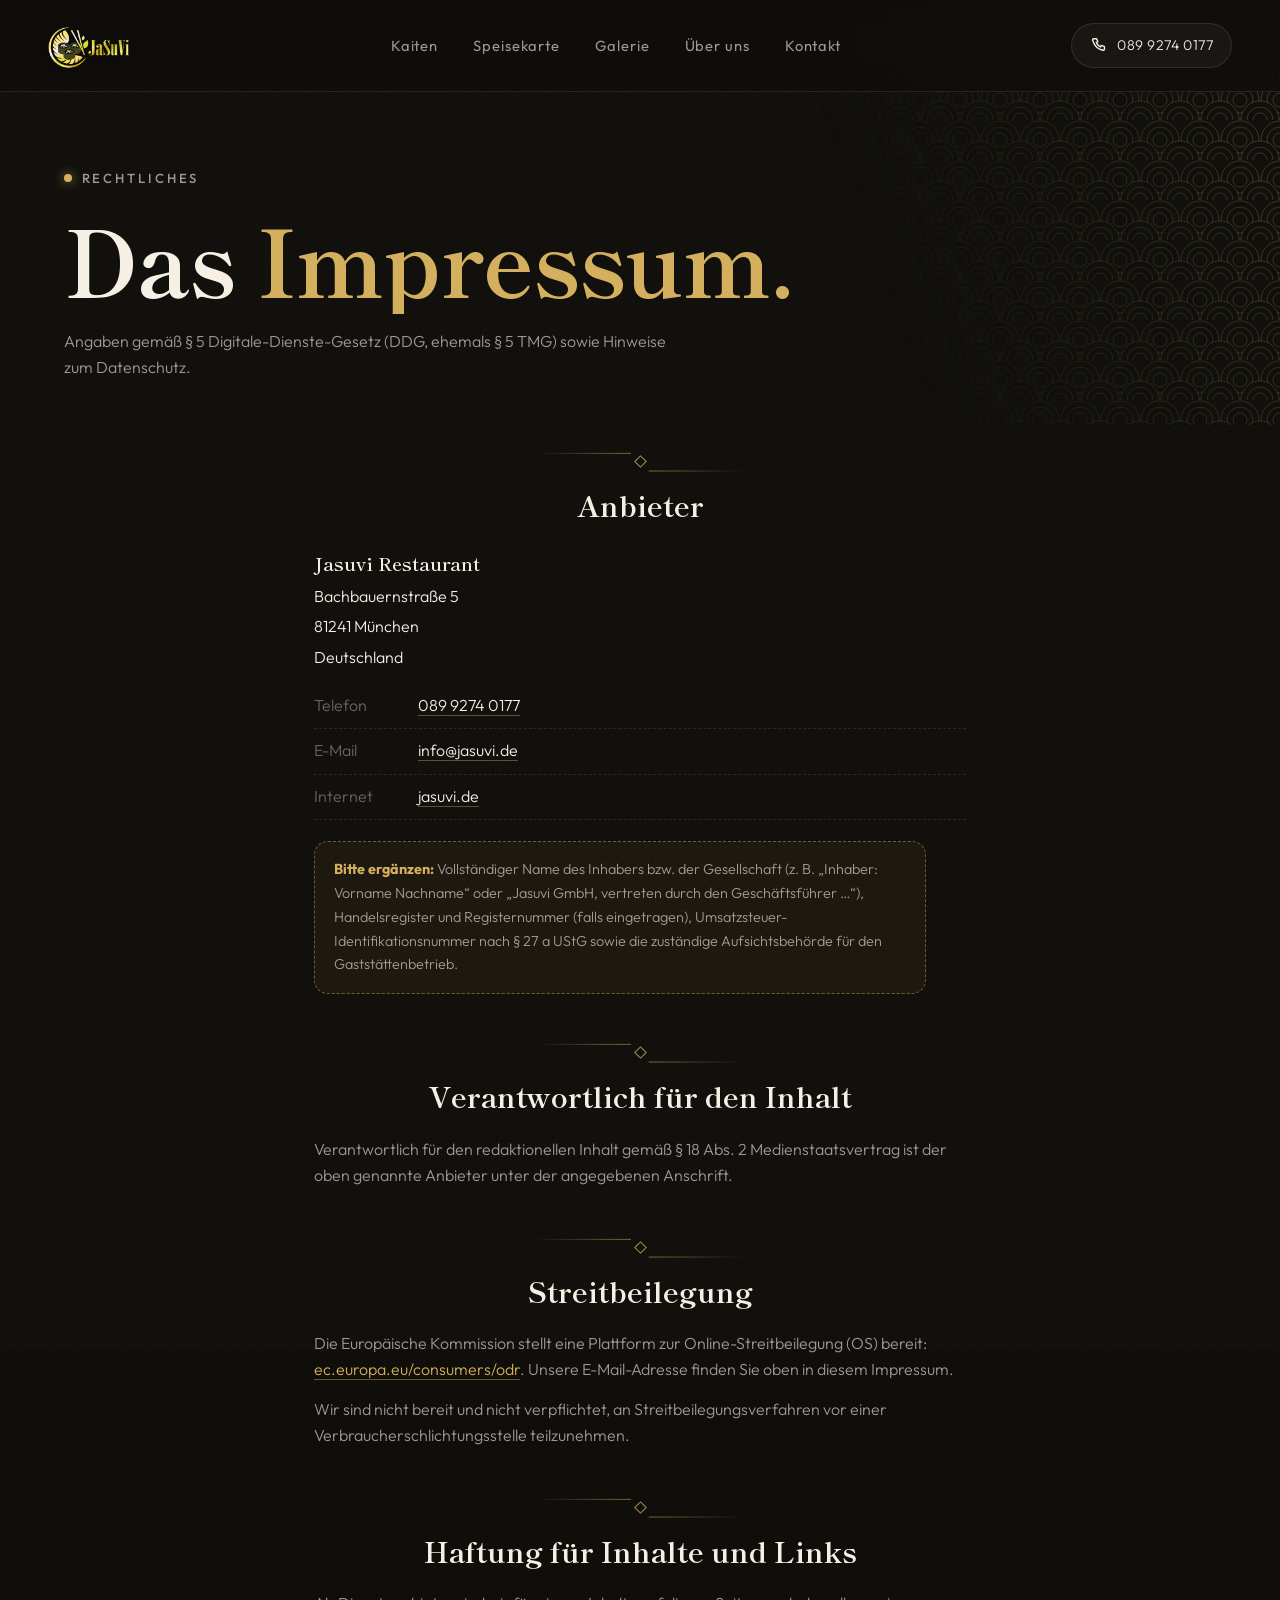
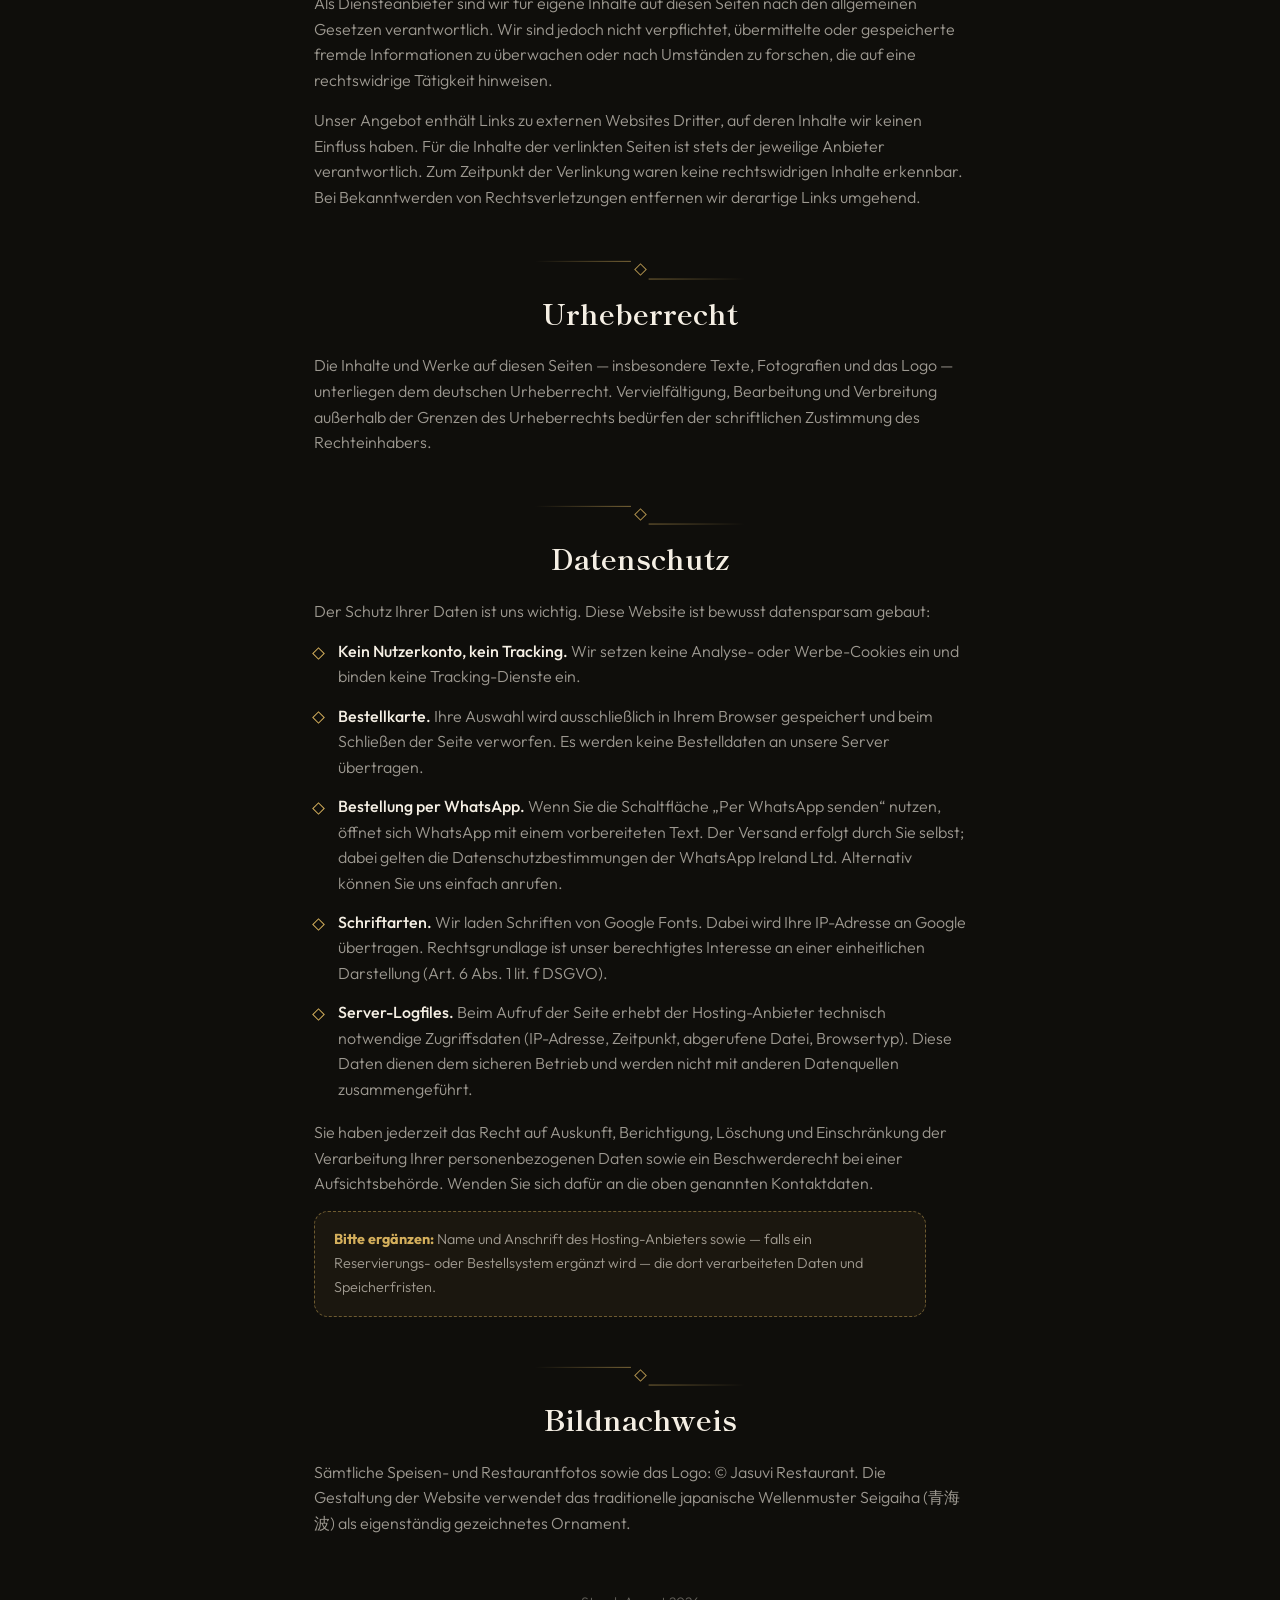
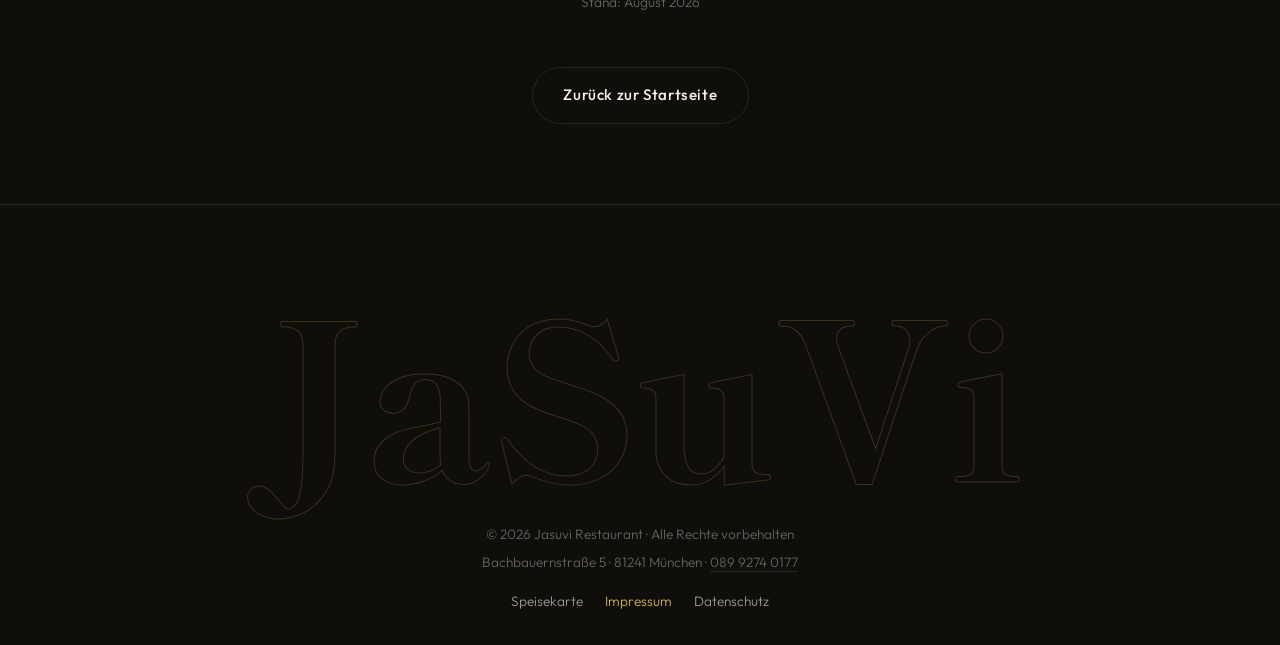
==== impressum.html @ 8f0961c0 "Rundes Kaiten-Band von oben, Speisekarte nur noch als eigene Seite, Impressum - Kaiten-Band ist jetz" ====
<!DOCTYPE html>
<html lang="de">
<head>
  <meta charset="UTF-8">
  <meta name="viewport" content="width=device-width, initial-scale=1.0">
  <title>Impressum — JaSuVi München-Pasing</title>
  <meta name="description" content="Impressum und Datenschutzhinweise des JaSuVi Restaurants, Bachbauernstraße 5, 81241 München.">
  <meta name="robots" content="noindex, follow">
  <link rel="preconnect" href="https://fonts.googleapis.com">
  <link rel="preconnect" href="https://fonts.gstatic.com" crossorigin>
  <link href="https://fonts.googleapis.com/css2?family=Shippori+Mincho:wght@500;600;700;800&family=Outfit:wght@300;400;500;600;700&family=Zen+Kaku+Gothic+New:wght@400;500&display=swap" rel="stylesheet">
  <link rel="stylesheet" href="styles.css">
  <link rel="icon" href="data:image/svg+xml,<svg xmlns='http://www.w3.org/2000/svg' viewBox='0 0 100 100'><circle cx='50' cy='50' r='44' fill='%23c9a24b'/><circle cx='50' cy='50' r='20' fill='%230f0e0b'/></svg>">
</head>
<body>

  <div class="grain" aria-hidden="true"></div>

  <!-- ══════════ Header ══════════ -->
  <header class="site-header is-scrolled" id="siteHeader">
    <a class="brand" href="index.html" data-magnetic>
      <img class="brand-logo" src="img/logo.png" alt="JaSuVi — Japanisches Restaurant" width="146" height="80">
    </a>
    <nav class="site-nav" aria-label="Hauptnavigation">
      <a href="index.html#kaiten" class="nav-link" data-magnetic>Kaiten</a>
      <a href="speisekarte.html" class="nav-link" data-magnetic>Speisekarte</a>
      <a href="index.html#galerie" class="nav-link" data-magnetic>Galerie</a>
      <a href="index.html#philosophie" class="nav-link" data-magnetic>Über uns</a>
      <a href="index.html#kontakt" class="nav-link" data-magnetic>Kontakt</a>
    </nav>
    <a class="cart-toggle" href="tel:+498992740177" data-magnetic>
      <svg viewBox="0 0 24 24" width="19" height="19" fill="none" stroke="currentColor" stroke-width="1.8" stroke-linecap="round" stroke-linejoin="round" aria-hidden="true">
        <path d="M6.6 3.5h3l1.5 3.8-1.9 1.1a12 12 0 0 0 5.4 5.4l1.1-1.9 3.8 1.5v3a1.6 1.6 0 0 1-1.7 1.6A16.5 16.5 0 0 1 5 6.2 1.6 1.6 0 0 1 6.6 3.5Z"/>
      </svg>
      <span class="cart-label">089 9274 0177</span>
    </a>
  </header>

  <main>
    <!-- ══════════ Seitenkopf ══════════ -->
    <section class="page-head">
      <span class="page-seigaiha" aria-hidden="true"></span>
      <p class="section-eyebrow reveal-up in-view"><span class="eyebrow-dot"></span>Rechtliches</p>
      <h1 class="page-title section-title is-revealed">
        <span class="hero-line"><span class="hero-line-inner">Das <em class="accent">Impressum.</em></span></span>
      </h1>
      <p class="section-sub reveal-up in-view">Angaben gemäß § 5 Digitale-Dienste-Gesetz (DDG, ehemals § 5 TMG)
      sowie Hinweise zum Datenschutz.</p>
    </section>

    <div class="legal-wrap">

      <section class="legal-section reveal-up">
        <span class="card-ornament" aria-hidden="true"></span>
        <h2>Anbieter</h2>
        <address class="legal-address">
          <strong>Jasuvi Restaurant</strong><br>
          Bachbauernstraße 5<br>
          81241 München<br>
          Deutschland
        </address>
        <dl class="legal-list">
          <div><dt>Telefon</dt><dd><a href="tel:+498992740177">089 9274 0177</a></dd></div>
          <div><dt>E-Mail</dt><dd><a href="mailto:info@jasuvi.de">info@jasuvi.de</a></dd></div>
          <div><dt>Internet</dt><dd><a href="https://jasuvi.de" target="_blank" rel="noopener">jasuvi.de</a></dd></div>
        </dl>
        <p class="legal-todo" data-todo>
          <strong>Bitte ergänzen:</strong> Vollständiger Name des Inhabers bzw. der Gesellschaft
          (z. B. „Inhaber: Vorname Nachname“ oder „Jasuvi GmbH, vertreten durch den Geschäftsführer …“),
          Handelsregister und Registernummer (falls eingetragen), Umsatzsteuer-Identifikationsnummer nach
          § 27 a UStG sowie die zuständige Aufsichtsbehörde für den Gaststättenbetrieb.
        </p>
      </section>

      <section class="legal-section reveal-up">
        <span class="card-ornament" aria-hidden="true"></span>
        <h2>Verantwortlich für den Inhalt</h2>
        <p>Verantwortlich für den redaktionellen Inhalt gemäß § 18 Abs. 2 Medienstaatsvertrag ist der oben
        genannte Anbieter unter der angegebenen Anschrift.</p>
      </section>

      <section class="legal-section reveal-up">
        <span class="card-ornament" aria-hidden="true"></span>
        <h2>Streitbeilegung</h2>
        <p>Die Europäische Kommission stellt eine Plattform zur Online-Streitbeilegung (OS) bereit:
        <a class="inline-link" href="https://ec.europa.eu/consumers/odr/" target="_blank" rel="noopener">ec.europa.eu/consumers/odr</a>.
        Unsere E-Mail-Adresse finden Sie oben in diesem Impressum.</p>
        <p>Wir sind nicht bereit und nicht verpflichtet, an Streitbeilegungsverfahren vor einer
        Verbraucherschlichtungsstelle teilzunehmen.</p>
      </section>

      <section class="legal-section reveal-up">
        <span class="card-ornament" aria-hidden="true"></span>
        <h2>Haftung für Inhalte und Links</h2>
        <p>Als Diensteanbieter sind wir für eigene Inhalte auf diesen Seiten nach den allgemeinen Gesetzen
        verantwortlich. Wir sind jedoch nicht verpflichtet, übermittelte oder gespeicherte fremde Informationen
        zu überwachen oder nach Umständen zu forschen, die auf eine rechtswidrige Tätigkeit hinweisen.</p>
        <p>Unser Angebot enthält Links zu externen Websites Dritter, auf deren Inhalte wir keinen Einfluss haben.
        Für die Inhalte der verlinkten Seiten ist stets der jeweilige Anbieter verantwortlich. Zum Zeitpunkt der
        Verlinkung waren keine rechtswidrigen Inhalte erkennbar. Bei Bekanntwerden von Rechtsverletzungen
        entfernen wir derartige Links umgehend.</p>
      </section>

      <section class="legal-section reveal-up">
        <span class="card-ornament" aria-hidden="true"></span>
        <h2>Urheberrecht</h2>
        <p>Die Inhalte und Werke auf diesen Seiten — insbesondere Texte, Fotografien und das Logo — unterliegen
        dem deutschen Urheberrecht. Vervielfältigung, Bearbeitung und Verbreitung außerhalb der Grenzen des
        Urheberrechts bedürfen der schriftlichen Zustimmung des Rechteinhabers.</p>
      </section>

      <section class="legal-section reveal-up" id="datenschutz">
        <span class="card-ornament" aria-hidden="true"></span>
        <h2>Datenschutz</h2>
        <p>Der Schutz Ihrer Daten ist uns wichtig. Diese Website ist bewusst datensparsam gebaut:</p>
        <ul class="legal-points">
          <li><strong>Kein Nutzerkonto, kein Tracking.</strong> Wir setzen keine Analyse- oder Werbe-Cookies ein
          und binden keine Tracking-Dienste ein.</li>
          <li><strong>Bestellkarte.</strong> Ihre Auswahl wird ausschließlich in Ihrem Browser gespeichert und
          beim Schließen der Seite verworfen. Es werden keine Bestelldaten an unsere Server übertragen.</li>
          <li><strong>Bestellung per WhatsApp.</strong> Wenn Sie die Schaltfläche „Per WhatsApp senden“ nutzen,
          öffnet sich WhatsApp mit einem vorbereiteten Text. Der Versand erfolgt durch Sie selbst; dabei gelten
          die Datenschutzbestimmungen der WhatsApp Ireland Ltd. Alternativ können Sie uns einfach anrufen.</li>
          <li><strong>Schriftarten.</strong> Wir laden Schriften von Google Fonts. Dabei wird Ihre IP-Adresse an
          Google übertragen. Rechtsgrundlage ist unser berechtigtes Interesse an einer einheitlichen
          Darstellung (Art. 6 Abs. 1 lit. f DSGVO).</li>
          <li><strong>Server-Logfiles.</strong> Beim Aufruf der Seite erhebt der Hosting-Anbieter technisch
          notwendige Zugriffsdaten (IP-Adresse, Zeitpunkt, abgerufene Datei, Browsertyp). Diese Daten dienen
          dem sicheren Betrieb und werden nicht mit anderen Datenquellen zusammengeführt.</li>
        </ul>
        <p>Sie haben jederzeit das Recht auf Auskunft, Berichtigung, Löschung und Einschränkung der Verarbeitung
        Ihrer personenbezogenen Daten sowie ein Beschwerderecht bei einer Aufsichtsbehörde. Wenden Sie sich dafür
        an die oben genannten Kontaktdaten.</p>
        <p class="legal-todo" data-todo>
          <strong>Bitte ergänzen:</strong> Name und Anschrift des Hosting-Anbieters sowie — falls ein
          Reservierungs- oder Bestellsystem ergänzt wird — die dort verarbeiteten Daten und Speicherfristen.
        </p>
      </section>

      <section class="legal-section reveal-up">
        <span class="card-ornament" aria-hidden="true"></span>
        <h2>Bildnachweis</h2>
        <p>Sämtliche Speisen- und Restaurantfotos sowie das Logo: © Jasuvi Restaurant. Die Gestaltung der Website
        verwendet das traditionelle japanische Wellenmuster Seigaiha (青海波) als eigenständig gezeichnetes
        Ornament.</p>
      </section>

      <p class="legal-updated">Stand: August 2026</p>

      <div class="legal-back">
        <a class="btn btn-ghost" href="index.html" data-magnetic><span>Zurück zur Startseite</span></a>
      </div>
    </div>

    <!-- ══════════ Footer ══════════ -->
    <footer class="footer">
      <div class="footer-word" aria-hidden="true">JaSuVi</div>
      <div class="footer-meta">
        <span>© 2026 Jasuvi Restaurant · Alle Rechte vorbehalten</span>
        <span>Bachbauernstraße 5 · 81241 München · <a href="tel:+498992740177">089 9274 0177</a></span>
        <nav class="footer-links" aria-label="Rechtliches">
          <a href="speisekarte.html">Speisekarte</a>
          <a href="impressum.html" aria-current="page">Impressum</a>
          <a href="impressum.html#datenschutz">Datenschutz</a>
        </nav>
      </div>
    </footer>
  </main>

  <script src="app.js"></script>
</body>
</html>
---- styles.css ----
/* ═══════════════════════════════════════════════════════════
   JaSuVi — München-Pasing
   Gold & Schwarz: dunkle Bühne, Washi-Töne, Gold als Akzent
   (abgeleitet vom goldenen JaSuVi-Logo)
   ═══════════════════════════════════════════════════════════ */

:root {
  --ink: #0f0e0b;
  --ink-2: #16140f;
  --ink-3: #201d15;
  --line: rgba(245, 239, 228, 0.1);
  --paper: #f5efe4;
  --paper-dim: rgba(245, 239, 228, 0.62);
  --paper-faint: rgba(245, 239, 228, 0.38);
  --gold: #d4af5c;
  --gold-deep: #a8842e;
  --gold-bright: #e9cf8f;
  --on-gold: #16130a;
  --font-display: "Shippori Mincho", "Times New Roman", serif;
  --font-body: "Outfit", "Helvetica Neue", Arial, sans-serif;
  --font-jp: "Zen Kaku Gothic New", sans-serif;
  --ease-out: cubic-bezier(0.23, 1, 0.32, 1);
  --header-h: 92px;
  /* Seigaiha (青海波) — traditionelles Wellenmuster als goldenes Ornament */
  --seigaiha: url("data:image/svg+xml,%3Csvg xmlns='http://www.w3.org/2000/svg' width='80' height='40' viewBox='0 0 80 40'%3E%3Cg fill='%230f0e0b' stroke='%23d4af5c' stroke-opacity='.3' stroke-width='1'%3E%3Ccircle cx='0' cy='20' r='19'/%3E%3Ccircle cx='0' cy='20' r='13'/%3E%3Ccircle cx='0' cy='20' r='7'/%3E%3Ccircle cx='40' cy='20' r='19'/%3E%3Ccircle cx='40' cy='20' r='13'/%3E%3Ccircle cx='40' cy='20' r='7'/%3E%3Ccircle cx='80' cy='20' r='19'/%3E%3Ccircle cx='80' cy='20' r='13'/%3E%3Ccircle cx='80' cy='20' r='7'/%3E%3Ccircle cx='20' cy='40' r='19'/%3E%3Ccircle cx='20' cy='40' r='13'/%3E%3Ccircle cx='20' cy='40' r='7'/%3E%3Ccircle cx='60' cy='40' r='19'/%3E%3Ccircle cx='60' cy='40' r='13'/%3E%3Ccircle cx='60' cy='40' r='7'/%3E%3C/g%3E%3C/svg%3E");
}

.sr-only {
  position: absolute; width: 1px; height: 1px;
  margin: -1px; padding: 0; overflow: hidden;
  clip: rect(0 0 0 0); white-space: nowrap; border: 0;
}
.inline-link {
  color: var(--gold);
  border-bottom: 1px solid rgba(212, 175, 92, 0.45);
  transition: color 0.3s ease, border-color 0.3s ease;
}
.inline-link:hover { color: var(--gold-bright); border-color: var(--gold-bright); }

* { margin: 0; padding: 0; box-sizing: border-box; }
[hidden] { display: none !important; }

html { scroll-behavior: smooth; }
@media (prefers-reduced-motion: reduce) {
  html { scroll-behavior: auto; }
  *, *::before, *::after { animation-duration: 0.01ms !important; transition-duration: 0.01ms !important; }
}

body {
  background: var(--ink);
  color: var(--paper);
  font-family: var(--font-body);
  font-weight: 300;
  line-height: 1.6;
  overflow-x: hidden;
  -webkit-font-smoothing: antialiased;
}

::selection { background: var(--gold); color: var(--on-gold); }

a { color: inherit; text-decoration: none; }
button { font-family: inherit; color: inherit; background: none; border: none; cursor: pointer; }

.accent { color: var(--gold); font-style: normal; }

/* ═══════════ Grain ═══════════ */
.grain {
  position: fixed; inset: -50%;
  pointer-events: none; z-index: 60; opacity: 0.5;
  background-image: url("data:image/svg+xml,%3Csvg xmlns='http://www.w3.org/2000/svg' width='240' height='240'%3E%3Cfilter id='n'%3E%3CfeTurbulence type='fractalNoise' baseFrequency='0.9' numOctaves='2' stitchTiles='stitch'/%3E%3CfeColorMatrix values='0 0 0 0 1 0 0 0 0 1 0 0 0 0 1 0 0 0 0.05 0'/%3E%3C/filter%3E%3Crect width='240' height='240' filter='url(%23n)'/%3E%3C/svg%3E");
  animation: grain-shift 0.9s steps(4) infinite;
}
@keyframes grain-shift {
  0% { transform: translate(0, 0); }
  25% { transform: translate(-2%, 3%); }
  50% { transform: translate(3%, -2%); }
  75% { transform: translate(-3%, -3%); }
  100% { transform: translate(2%, 2%); }
}

/* ═══════════ Preloader ═══════════ */
.preloader {
  position: fixed; inset: 0; z-index: 200;
  display: grid; place-items: center;
  pointer-events: none;
}
.preloader-panel {
  position: absolute; top: 0; bottom: 0; width: 51%;
  background: var(--ink-2);
  transition: transform 1s var(--ease-out) 0.15s;
}
.panel-left { left: 0; transform-origin: left; }
.panel-right { right: 0; transform-origin: right; }
.preloader-inner {
  position: relative; z-index: 2; text-align: center;
  transition: opacity 0.45s ease, transform 0.45s ease;
}
.preloader-logo {
  display: block;
  width: clamp(200px, 34vw, 340px); height: auto;
  margin-inline: auto;
  opacity: 0;
  filter: drop-shadow(0 0 32px rgba(212, 175, 92, 0.35));
  animation: fade-up 0.9s var(--ease-out) 0.15s forwards;
}
@keyframes fade-up { from { opacity: 0; transform: translateY(14px); } to { opacity: 1; transform: translateY(0); } }
.preloader-line {
  width: min(240px, 50vw); height: 2px; margin: 1.4rem auto 0;
  background: var(--line); border-radius: 2px; overflow: hidden;
}
.preloader-line-fill {
  display: block; height: 100%; width: 100%;
  background: var(--gold);
  transform: scaleX(0); transform-origin: left;
  animation: line-fill 1.1s var(--ease-out) 0.3s forwards;
}
@keyframes line-fill { to { transform: scaleX(1); } }

.preloader.is-done .preloader-inner { opacity: 0; transform: translateY(-24px); }
.preloader.is-done .panel-left { transform: scaleX(0); }
.preloader.is-done .panel-right { transform: scaleX(0); }
.preloader.is-gone { display: none; }

/* ═══════════ Header ═══════════ */
.site-header {
  position: fixed; top: 0; left: 0; right: 0; z-index: 100;
  height: var(--header-h);
  display: flex; align-items: center; justify-content: space-between;
  padding: 0 clamp(1.2rem, 4vw, 3rem);
  border-bottom: 1px solid transparent;
  transition: transform 0.5s var(--ease-out), background 0.5s ease,
              backdrop-filter 0.5s ease, border-color 0.5s ease;
}
.site-header.is-scrolled {
  background: rgba(15, 14, 11, 0.82);
  backdrop-filter: blur(14px);
  -webkit-backdrop-filter: blur(14px);
  border-bottom-color: var(--line);
}
.site-header.is-hidden { transform: translateY(-110%); }

.brand { display: flex; align-items: center; }
.brand-logo {
  display: block; height: 62px; width: auto;
  transform-origin: left center;
  filter: drop-shadow(0 2px 10px rgba(0, 0, 0, 0.5));
  transition: transform 0.5s var(--ease-out);
}
.site-header.is-scrolled .brand-logo { transform: scale(0.74); }
@media (hover: hover) and (pointer: fine) {
  .brand:hover .brand-logo { transform: translateY(-2px); }
  .site-header.is-scrolled .brand:hover .brand-logo { transform: scale(0.74) translateY(-2px); }
}

.site-nav { display: flex; gap: clamp(1rem, 2.5vw, 2.2rem); }
.nav-link {
  position: relative; font-size: 0.92rem; font-weight: 400;
  letter-spacing: 0.06em; color: var(--paper-dim);
  padding: 0.4rem 0.1rem;
  transition: color 0.35s ease;
}
.nav-link::after {
  content: ""; position: absolute; left: 0; right: 0; bottom: 0;
  height: 1.5px; background: var(--gold);
  transform: scaleX(0); transform-origin: right;
  transition: transform 0.45s var(--ease-out);
}
.nav-link:hover { color: var(--paper); }
.nav-link:hover::after { transform: scaleX(1); transform-origin: left; }

.cart-toggle {
  display: flex; align-items: center; gap: 0.55rem;
  padding: 0.62rem 1.1rem;
  border: 1px solid var(--line); border-radius: 999px;
  font-size: 0.88rem; letter-spacing: 0.04em;
  background: rgba(245, 239, 228, 0.04);
  transition: border-color 0.35s ease, background 0.35s ease;
}
.cart-toggle:hover { border-color: var(--gold); background: rgba(212, 175, 92, 0.1); }
.cart-count {
  display: grid; place-items: center;
  min-width: 22px; height: 22px; padding: 0 5px;
  border-radius: 999px;
  background: var(--gold); color: var(--on-gold);
  font-size: 0.75rem; font-weight: 600;
  transition: transform 0.45s var(--ease-out);
}
.cart-count.is-bumping { transform: scale(1.45); }

/* ═══════════ Hero ═══════════ */
.hero {
  position: relative; min-height: 100svh;
  display: grid;
  grid-template-columns: minmax(0, 1fr) minmax(0, 1.1fr);
  align-items: center;
  gap: clamp(1rem, 4vw, 4rem);
  padding: calc(var(--header-h) + 3vh) clamp(1.2rem, 5vw, 5rem) 8vh;
  overflow: hidden;
}
.hero-bg { position: absolute; inset: 0; pointer-events: none; }
.hero-sun {
  position: absolute; top: -22vmax; right: -18vmax;
  width: 58vmax; height: 58vmax; border-radius: 50%;
  background: radial-gradient(circle, rgba(212, 175, 92, 0.16) 0%, rgba(212, 175, 92, 0.05) 45%, transparent 70%);
}
.hero-kanji {
  position: absolute;
  font-family: var(--font-jp);
  color: transparent;
  -webkit-text-stroke: 1px rgba(245, 239, 228, 0.07);
  user-select: none;
}
.hero-kanji-1 { top: 8%; left: 42%; font-size: clamp(10rem, 26vw, 24rem); }
.hero-kanji-2 { bottom: -6%; left: 2%; font-size: clamp(7rem, 18vw, 16rem); }

.hero-content { position: relative; z-index: 2; }
.hero-eyebrow, .section-eyebrow {
  display: inline-flex; align-items: center; gap: 0.6rem;
  font-size: 0.82rem; font-weight: 500;
  letter-spacing: 0.22em; text-transform: uppercase;
  color: var(--paper-dim);
  margin-bottom: 1.4rem;
}
.eyebrow-dot {
  width: 8px; height: 8px; border-radius: 50%;
  background: var(--gold); flex: none;
  box-shadow: 0 0 12px rgba(212, 175, 92, 0.8);
}
.hero-title, .section-title {
  font-family: var(--font-display);
  font-weight: 700;
  font-size: clamp(2.7rem, 7.2vw, 6.2rem);
  line-height: 1.04;
  letter-spacing: -0.01em;
}
.hero-line { display: block; overflow: hidden; padding-bottom: 0.08em; margin-bottom: -0.08em; }
.hero-line-inner {
  display: inline-block;
  transform: translateY(115%);
  transition: transform 1.1s var(--ease-out);
}
.is-revealed .hero-line-inner, .in-view .hero-line-inner { transform: translateY(0); }
.hero-line:nth-child(2) .hero-line-inner { transition-delay: 0.09s; }
.hero-line:nth-child(3) .hero-line-inner { transition-delay: 0.18s; }

.hero-sub {
  max-width: 46ch; margin-top: 1.6rem;
  font-size: clamp(1rem, 1.4vw, 1.12rem);
  color: var(--paper-dim);
}
.hero-cta { display: flex; flex-wrap: wrap; gap: 0.9rem; margin-top: 2.2rem; }

/* Buttons */
.btn {
  position: relative; overflow: hidden;
  display: inline-flex; align-items: center; justify-content: center;
  padding: 0.95rem 1.9rem;
  border-radius: 999px;
  font-family: var(--font-body); font-size: 0.95rem; font-weight: 500;
  letter-spacing: 0.04em;
  transition: color 0.4s ease, border-color 0.4s ease, transform 0.4s var(--ease-out);
  will-change: transform;
}
.btn span { position: relative; z-index: 1; }
.btn::before {
  content: ""; position: absolute; inset: 0;
  border-radius: inherit;
  transform: translateY(101%);
  transition: transform 0.5s var(--ease-out);
}
.btn:hover::before { transform: translateY(0); }
.btn:active { transform: scale(0.96); }
.btn-primary { background: linear-gradient(160deg, var(--gold-bright), var(--gold) 45%, var(--gold-deep)); color: var(--on-gold); font-weight: 600; }
.btn-primary::before { background: var(--gold-deep); }
.btn-icon { gap: 0.6rem; }
.btn-icon svg { position: relative; z-index: 1; flex: none; }
.btn-ghost { border: 1px solid var(--line); color: var(--paper); }
.btn-ghost::before { background: rgba(245, 239, 228, 0.08); }
.btn-block { width: 100%; }

/* Hero-Diashow — 3D-Tilt im gerundeten Torii-Bogen, Seigaiha-Muster dahinter */
.hero-photo-wrap { position: relative; z-index: 2; display: grid; place-items: center; perspective: 1100px; }
.hero-seigaiha {
  position: absolute; z-index: 0;
  top: -4%; right: -8%;
  width: 78%; height: 74%;
  border-radius: 30px;
  background-image: var(--seigaiha);
  background-size: 80px 40px;
  -webkit-mask-image: linear-gradient(215deg, rgba(0,0,0,0.9), transparent 72%);
  mask-image: linear-gradient(215deg, rgba(0,0,0,0.9), transparent 72%);
}
.hero-photo {
  position: relative; z-index: 1;
  width: min(94%, 560px);
  aspect-ratio: 7 / 8;
  border-radius: 999px 999px 28px 28px;
  overflow: hidden;
  transform-style: preserve-3d;
  transition: transform 0.25s ease-out;
  animation: plate-float 8s ease-in-out infinite;
  box-shadow: 0 40px 70px rgba(0, 0, 0, 0.6);
  background: var(--ink-3);
}
.hero-slide {
  position: absolute; inset: 0;
  width: 100%; height: 100%; object-fit: cover;
  opacity: 0; transform: scale(1.06);
  transition: opacity 1.4s ease, transform 6s linear;
}
.hero-slide.is-active { opacity: 1; transform: scale(1); }
.hero-photo-ring {
  position: absolute; inset: 0;
  border-radius: inherit;
  border: 1px solid rgba(212, 175, 92, 0.55);
  box-shadow: inset 0 0 0 6px var(--ink), inset 0 0 0 7px rgba(212, 175, 92, 0.35);
  pointer-events: none;
}
@keyframes plate-float {
  0%, 100% { translate: 0 0; }
  50% { translate: 0 -14px; }
}
.hero-photo-shadow {
  position: absolute; bottom: -6%;
  width: 55%; height: 34px; border-radius: 50%;
  background: radial-gradient(ellipse, rgba(0, 0, 0, 0.55), transparent 70%);
  animation: shadow-breathe 8s ease-in-out infinite;
}
@keyframes shadow-breathe {
  0%, 100% { transform: scaleX(1); opacity: 0.9; }
  50% { transform: scaleX(0.88); opacity: 0.6; }
}

.scroll-hint {
  position: absolute; bottom: 2.4rem; left: 50%;
  transform: translateX(-50%);
  display: flex; flex-direction: column; align-items: center; gap: 0.55rem;
  color: var(--paper-faint); font-size: 0.72rem;
  letter-spacing: 0.28em; text-transform: uppercase;
  transition: color 0.35s ease;
}
.scroll-hint:hover { color: var(--paper); }
.scroll-hint-track {
  width: 24px; height: 40px;
  border: 1.5px solid currentColor; border-radius: 14px;
  display: flex; justify-content: center; padding-top: 7px;
}
.scroll-hint-dot {
  width: 4px; height: 8px; border-radius: 3px;
  background: var(--gold);
  animation: hint-drop 1.8s var(--ease-out) infinite;
}
@keyframes hint-drop {
  0% { transform: translateY(0); opacity: 1; }
  70% { transform: translateY(14px); opacity: 0; }
  100% { transform: translateY(0); opacity: 0; }
}

/* ═══════════ Marquee ═══════════ */
.marquee {
  border-top: 1px solid var(--line); border-bottom: 1px solid var(--line);
  padding: 1.1rem 0; overflow: hidden;
  background: var(--ink-2);
}
.marquee-track { display: flex; width: max-content; animation: marquee 26s linear infinite; }
.marquee:hover .marquee-track { animation-play-state: paused; }
.marquee-content {
  font-family: var(--font-display); font-weight: 600;
  font-size: clamp(1.1rem, 2.4vw, 1.7rem);
  letter-spacing: 0.06em; white-space: nowrap;
  color: var(--paper-dim);
}
.marquee-content i { color: var(--gold); font-style: normal; padding: 0 0.6em; }
@keyframes marquee { to { transform: translateX(-50%); } }

/* ═══════════ Sections ═══════════ */
.section { padding: clamp(5rem, 11vw, 9rem) clamp(1.2rem, 5vw, 5rem); }
.section-head { max-width: 900px; margin-bottom: clamp(2.5rem, 6vw, 4.5rem); }
.section-sub { max-width: 56ch; margin-top: 1.4rem; color: var(--paper-dim); }

/* reveal helpers */
.reveal-up {
  opacity: 0; transform: translateY(34px);
  transition: opacity 0.9s var(--ease-out), transform 0.9s var(--ease-out);
}
.reveal-up.in-view { opacity: 1; transform: translateY(0); }

/* ═══════════ Philosophie ═══════════ */
.philosophy-grid {
  display: grid; gap: 1.2rem;
  grid-template-columns: repeat(auto-fit, minmax(260px, 1fr));
}
.philo-card {
  position: relative; overflow: hidden;
  padding: 2.4rem 2rem 2.2rem;
  border: 1px solid var(--line); border-radius: 22px;
  background: linear-gradient(160deg, var(--ink-2), var(--ink-3));
  transition: border-color 0.4s ease, transform 0.25s ease-out,
              opacity 0.9s var(--ease-out);
  transform-style: preserve-3d;
}
.philo-card:hover { border-color: rgba(212, 175, 92, 0.45); }
.philo-kanji {
  position: absolute; top: -1.4rem; right: 0.4rem;
  font-family: var(--font-jp);
  font-size: 7rem; line-height: 1;
  color: transparent;
  -webkit-text-stroke: 1px rgba(212, 175, 92, 0.28);
  transition: -webkit-text-stroke-color 0.4s ease;
}
.philo-card:hover .philo-kanji { -webkit-text-stroke-color: rgba(212, 175, 92, 0.6); }
.philo-card h3 {
  font-family: var(--font-display); font-weight: 600;
  font-size: 1.35rem; margin-bottom: 0.7rem;
}
.philo-card p { color: var(--paper-dim); font-size: 0.97rem; }

/* ═══════════ Kaiten — rundes Band in der Draufsicht ═══════════ */
.kaiten { background: var(--ink-2); border-top: 1px solid var(--line); border-bottom: 1px solid var(--line); overflow: hidden; }
.kaiten .section-head { margin-inline: auto; text-align: center; margin-bottom: clamp(1.6rem, 3.5vw, 2.6rem); }
.kaiten .section-sub { margin-inline: auto; }
.kaiten .section-eyebrow { justify-content: center; }

.kaiten-stage {
  --plate: clamp(88px, 12.5vw, 122px);
  position: relative;
  width: min(84vw, 470px);
  aspect-ratio: 1;
  margin-inline: auto;
  cursor: grab; user-select: none; touch-action: pan-y;
}
.kaiten-stage.is-dragging { cursor: grabbing; }

/* Band-Grundfläche (statisch) */
.kaiten-belt-disc {
  position: absolute; inset: 0;
  border-radius: 50%;
  background: radial-gradient(circle,
    transparent 0 calc(var(--kr, 200px) - var(--plate) * 0.62),
    rgba(212, 175, 92, 0.35) calc(var(--kr, 200px) - var(--plate) * 0.62) calc(var(--kr, 200px) - var(--plate) * 0.62 + 1px),
    #191712 calc(var(--kr, 200px) - var(--plate) * 0.62 + 1px) calc(var(--kr, 200px) + var(--plate) * 0.62 - 1px),
    rgba(212, 175, 92, 0.35) calc(var(--kr, 200px) + var(--plate) * 0.62 - 1px) calc(var(--kr, 200px) + var(--plate) * 0.62),
    transparent calc(var(--kr, 200px) + var(--plate) * 0.62));
  box-shadow: inset 0 0 60px rgba(0, 0, 0, 0.5);
}

/* Rotierender Ring: Streifen + Teller */
.kaiten-ring {
  position: absolute; inset: 0;
  z-index: 2; /* eigener Stacking-Context durch rotate() — muss über dem Zentrum liegen */
  transition: transform 0.9s var(--ease-out);
}
.kaiten-ring.no-anim, .kaiten-ring.no-anim .kaiten-plate { transition: none; }
.kaiten-belt-stripes {
  position: absolute; inset: 0;
  border-radius: 50%;
  background: repeating-conic-gradient(rgba(245, 239, 228, 0.05) 0deg 2.5deg, transparent 2.5deg 9deg);
  -webkit-mask: radial-gradient(circle,
    transparent 0 calc(var(--kr, 200px) - var(--plate) * 0.55),
    #000 calc(var(--kr, 200px) - var(--plate) * 0.55) calc(var(--kr, 200px) + var(--plate) * 0.55),
    transparent calc(var(--kr, 200px) + var(--plate) * 0.55));
  mask: radial-gradient(circle,
    transparent 0 calc(var(--kr, 200px) - var(--plate) * 0.55),
    #000 calc(var(--kr, 200px) - var(--plate) * 0.55) calc(var(--kr, 200px) + var(--plate) * 0.55),
    transparent calc(var(--kr, 200px) + var(--plate) * 0.55));
}
.kaiten-plate {
  position: absolute; top: 50%; left: 50%;
  z-index: 2;
  width: var(--plate);
  margin: calc(var(--plate) / -2) 0 0 calc(var(--plate) / -2);
  transition: transform 0.9s var(--ease-out);
}
.plate-photo {
  position: relative; display: block;
  width: 100%; aspect-ratio: 1;
  border-radius: 50%;
  overflow: hidden;
  box-shadow: 0 10px 22px rgba(0, 0, 0, 0.55);
  pointer-events: none;
  transition: box-shadow 0.5s ease, transform 0.6s var(--ease-out);
}
.plate-photo img { width: 100%; height: 100%; object-fit: cover; display: block; }
.plate-rim {
  position: absolute; inset: 0;
  border-radius: 50%;
  border: 1px solid rgba(212, 175, 92, 0.6);
  box-shadow:
    inset 0 0 0 4px rgba(15, 14, 11, 0.92),
    inset 0 0 0 5px rgba(212, 175, 92, 0.45),
    inset 0 -14px 26px rgba(0, 0, 0, 0.35);
}
.kaiten-plate.is-front { z-index: 5; }
.kaiten-plate.is-front .plate-photo {
  transform: scale(1.16);
  box-shadow: 0 16px 34px rgba(0, 0, 0, 0.65), 0 0 44px rgba(212, 175, 92, 0.28);
}
.kaiten-plate.is-front .plate-rim { border-color: var(--gold); }
.kaiten-plate .plate-tag {
  display: block; text-align: center;
  margin-top: 0.35rem;
  font-family: var(--font-jp);
  font-size: 0.72rem; letter-spacing: 0.14em;
  color: var(--paper-faint);
  white-space: nowrap;
  pointer-events: none;
  transition: color 0.4s ease;
}
.kaiten-plate.is-front .plate-tag { color: var(--gold); }

/* Zentrum des Karussells — eigene runde Fläche, damit der Text frei steht */
.kaiten-center {
  position: absolute; top: 50%; left: 50%;
  z-index: 1; /* hinter den Tellern, damit der Verlauf sie nicht anschneidet */
  width: calc(100% - var(--plate) * 2.05);
  aspect-ratio: 1;
  transform: translate(-50%, -50%);
  display: grid; place-content: center;
  padding: 5%;
  text-align: center;
  border-radius: 50%;
  background: radial-gradient(circle, var(--ink-2) 64%, rgba(22, 20, 15, 0) 94%);
  pointer-events: none;
}
.kaiten-caption { max-width: 100%; }
.kaiten-caption-name {
  display: block;
  font-family: var(--font-display); font-weight: 600;
  font-size: clamp(1.02rem, 2.1vw, 1.35rem);
  line-height: 1.25;
  text-wrap: balance;
  transition: opacity 0.3s ease, transform 0.3s ease;
}
.kaiten-caption-price {
  display: block; margin-top: 0.1rem;
  color: var(--gold); font-weight: 500; letter-spacing: 0.06em;
  font-variant-numeric: tabular-nums;
  transition: opacity 0.3s ease 0.05s, transform 0.3s ease 0.05s;
}
.kaiten-caption.is-switching .kaiten-caption-name,
.kaiten-caption.is-switching .kaiten-caption-price { opacity: 0; transform: translateY(8px); }
.kaiten-controls {
  display: flex; align-items: center; justify-content: center;
  gap: clamp(0.8rem, 3vw, 1.6rem);
  margin-top: clamp(1.6rem, 3.5vw, 2.4rem);
}
.kaiten-arrow {
  display: grid; place-items: center;
  width: 46px; height: 46px;
  border: 1px solid var(--line); border-radius: 50%;
  color: var(--paper);
  background: rgba(15, 14, 11, 0.5);
  transition: border-color 0.35s ease, background 0.35s ease, transform 0.3s var(--ease-out);
}
.kaiten-arrow:hover { border-color: var(--gold); background: rgba(212, 175, 92, 0.12); }
.kaiten-arrow:active { transform: scale(0.9); }

@media (max-width: 640px) {
  .kaiten-stage { --plate: clamp(62px, 17vw, 84px); width: min(94vw, 400px); }
  .kaiten-center { width: calc(100% - var(--plate) * 2.7); }
  .plate-tag { display: none !important; } /* Name steht mittig — Tags würden kollidieren */
  .kaiten-caption-name { font-size: 0.98rem; }
  .kaiten-controls { gap: 0.7rem; }
  .kaiten-controls .btn { padding: 0.72rem 1.1rem; font-size: 0.82rem; }
  .kaiten-arrow { width: 42px; height: 42px; }
}

/* ═══════════ Speisekarte ═══════════ */
.menu-tabs {
  display: flex; flex-wrap: wrap; gap: 0.6rem;
  margin-bottom: 2.6rem;
}
.menu-tab {
  padding: 0.68rem 1.35rem;
  border: 1px solid var(--line); border-radius: 999px;
  font-size: 0.92rem; font-weight: 400; letter-spacing: 0.03em;
  color: var(--paper-dim);
  transition: color 0.35s ease, border-color 0.35s ease, background 0.35s ease, transform 0.35s var(--ease-out);
}
.menu-tab:hover { color: var(--paper); border-color: rgba(245, 239, 228, 0.3); }
.menu-tab.is-active {
  color: var(--on-gold); background: var(--gold);
  border-color: var(--gold); font-weight: 500;
}
.menu-tab:active { transform: scale(0.95); }

.menu-list { display: grid; gap: 0; max-width: 980px; }
.menu-group-head {
  display: flex; align-items: baseline; gap: 1rem;
  margin: 2.6rem 0 0.4rem;
  opacity: 0; transform: translateY(18px);
  animation: menu-in 0.55s var(--ease-out) forwards;
}
.menu-group-head:first-child { margin-top: 0; }
.menu-group-head h3 {
  font-family: var(--font-display); font-weight: 700; font-style: italic;
  font-size: clamp(1.35rem, 2.6vw, 1.7rem);
  color: var(--gold);
  white-space: nowrap;
}
.menu-group-head::after {
  content: ""; flex: 1; height: 1px;
  background: linear-gradient(90deg, rgba(212, 175, 92, 0.4), transparent);
}
.menu-group-note {
  color: var(--paper-faint); font-size: 0.88rem; margin-bottom: 0.5rem;
  opacity: 0; transform: translateY(18px);
  animation: menu-in 0.55s var(--ease-out) 0.05s forwards;
}
.menu-item {
  position: relative;
  display: grid;
  grid-template-columns: 1fr auto auto;
  align-items: center;
  gap: clamp(0.8rem, 3vw, 2rem);
  padding: 1.15rem 0.6rem;
  border-bottom: 1px solid var(--line);
  opacity: 0; transform: translateY(18px);
  animation: menu-in 0.55s var(--ease-out) forwards;
  transition: background 0.3s ease;
}
@keyframes menu-in { to { opacity: 1; transform: translateY(0); } }
@media (hover: hover) and (pointer: fine) {
  .menu-item:hover { background: rgba(245, 239, 228, 0.03); }
  .menu-item:hover .menu-item-price { color: var(--gold); }
}
.menu-item-info h4 {
  font-family: var(--font-display); font-weight: 600;
  font-size: 1.08rem;
  display: flex; align-items: baseline; gap: 0.55rem;
}
.menu-item-no {
  font-family: var(--font-body); font-weight: 400;
  font-size: 0.72rem; letter-spacing: 0.08em;
  color: var(--paper-faint);
  font-variant-numeric: tabular-nums;
}
.veg-dot {
  display: inline-block; width: 9px; height: 9px; flex: none;
  border-radius: 50%;
  background: #8fb862;
  box-shadow: 0 0 6px rgba(143, 184, 98, 0.5);
}
.menu-item-info p { color: var(--paper-faint); font-size: 0.88rem; margin-top: 0.15rem; max-width: 62ch; }
.menu-item-price {
  font-weight: 500; letter-spacing: 0.04em;
  color: var(--paper-dim); white-space: nowrap;
  font-variant-numeric: tabular-nums;
  transition: color 0.3s ease;
}
.menu-item-add {
  display: grid; place-items: center;
  width: 40px; height: 40px;
  border: 1px solid var(--line); border-radius: 50%;
  color: var(--paper);
  transition: background 0.35s ease, border-color 0.35s ease, transform 0.4s var(--ease-out);
}
.menu-item-add:hover { background: var(--gold); border-color: var(--gold); }
.menu-item-add:active { transform: scale(0.85); }
.menu-item-add svg { display: block; }
.menu-item-add:hover { background: var(--gold); border-color: var(--gold); color: var(--on-gold); }
.menu-note { margin-top: 2.2rem; color: var(--paper-faint); font-size: 0.88rem; max-width: 70ch; }
.menu-note a { color: var(--paper-dim); border-bottom: 1px solid var(--line); transition: color 0.3s ease; }
.menu-note a:hover { color: var(--gold); }

/* ═══════════ Galerie ═══════════ */
.gallery { background: var(--ink-2); border-top: 1px solid var(--line); border-bottom: 1px solid var(--line); }
.gallery-grid {
  display: grid; gap: 1.1rem;
  grid-template-columns: repeat(4, minmax(0, 1fr));
  grid-auto-rows: clamp(150px, 18vw, 250px);
}
.gallery-item {
  position: relative; overflow: hidden;
  border-radius: 20px;
  border: 1px solid var(--line);
  margin: 0;
}
.gallery-item.gi-tall { grid-row: span 2; }
.gallery-item img {
  width: 100%; height: 100%; object-fit: cover; display: block;
  transition: transform 0.7s var(--ease-out), filter 0.7s ease;
}
@media (hover: hover) and (pointer: fine) {
  .gallery-item:hover img { transform: scale(1.06); filter: saturate(1.1); }
  .gallery-item:hover figcaption { opacity: 1; transform: translateY(0); }
}
.gallery-item figcaption {
  position: absolute; left: 0; right: 0; bottom: 0;
  padding: 2.2rem 1.1rem 0.9rem;
  font-size: 0.88rem; letter-spacing: 0.03em;
  color: var(--paper);
  background: linear-gradient(180deg, transparent, rgba(10, 9, 7, 0.85));
  opacity: 0; transform: translateY(8px);
  transition: opacity 0.45s ease, transform 0.45s var(--ease-out);
}
@media (hover: none) {
  .gallery-item figcaption { opacity: 1; transform: none; }
}

/* ═══════════ Kontakt ═══════════ */
.contact { background: var(--ink-2); border-top: 1px solid var(--line); }
.contact-grid {
  display: grid; gap: clamp(2rem, 6vw, 5rem);
  grid-template-columns: minmax(0, 1.2fr) minmax(0, 1fr);
  align-items: center;
}
.contact-address {
  font-style: normal;
  font-size: clamp(1.05rem, 1.6vw, 1.25rem);
  color: var(--paper-dim);
  margin: 1.6rem 0 2rem;
  line-height: 1.75;
}
.contact-phone {
  display: inline-block; margin-top: 0.6rem;
  font-family: var(--font-display); font-weight: 600;
  font-size: clamp(1.5rem, 3vw, 2.1rem);
  color: var(--paper);
  border-bottom: 2px solid var(--gold);
  transition: color 0.35s ease;
}
.contact-phone:hover { color: var(--gold); }
.contact-hint { color: var(--paper-faint); font-size: 0.95rem; max-width: 44ch; margin-bottom: 1.8rem; }
.contact-actions { display: flex; flex-wrap: wrap; gap: 0.9rem; }

.hours-card {
  padding: 2.6rem 2.4rem;
  border: 1px solid var(--line); border-radius: 26px;
  background:
    radial-gradient(120% 100% at 100% 0%, rgba(212, 175, 92, 0.12), transparent 55%),
    linear-gradient(160deg, var(--ink-3), var(--ink));
  transform-style: preserve-3d;
  transition: transform 0.25s ease-out, opacity 0.9s var(--ease-out), border-color 0.4s ease;
}
.hours-card:hover { border-color: rgba(212, 175, 92, 0.4); }
.hours-title {
  font-family: var(--font-display); font-weight: 600;
  font-size: 1.5rem; margin-bottom: 1.4rem;
}
.hours-list { display: grid; gap: 0.9rem; }
.hours-row {
  display: flex; justify-content: space-between; gap: 1rem;
  padding-bottom: 0.9rem;
  border-bottom: 1px dashed var(--line);
}
.hours-row dt { color: var(--paper-dim); font-weight: 400; }
.hours-row dd { text-align: right; font-weight: 500; }
.hours-hint { margin-top: 1.3rem; font-size: 0.86rem; color: var(--paper-faint); }

/* ═══════════ Footer ═══════════ */
.footer {
  position: relative; overflow: hidden;
  padding: clamp(3rem, 7vw, 5rem) clamp(1.2rem, 5vw, 5rem) 2rem;
  border-top: 1px solid var(--line);
  text-align: center;
}
.footer-word {
  font-family: var(--font-display); font-weight: 800;
  font-size: clamp(4.5rem, 17vw, 15rem);
  line-height: 0.95;
  color: transparent;
  -webkit-text-stroke: 1px rgba(212, 175, 92, 0.22);
  user-select: none;
}
.footer-meta {
  display: flex; flex-direction: column; gap: 0.4rem;
  margin-top: 2rem;
  font-size: 0.85rem; color: var(--paper-faint);
}
.footer-meta a { border-bottom: 1px solid var(--line); transition: color 0.3s ease; }
.footer-meta a:hover { color: var(--paper); }
.footer-links {
  display: flex; flex-wrap: wrap; justify-content: center;
  gap: 0.4rem 1.4rem;
  margin-top: 0.7rem;
}
.footer-links a { border-bottom: none; color: var(--paper-dim); }
.footer-links a:hover { color: var(--gold); }
.footer-links a[aria-current="page"] { color: var(--gold); }

/* ═══════════ Rechtsseiten (Impressum & Datenschutz) ═══════════ */
.legal-wrap {
  max-width: 780px; margin-inline: auto;
  padding: clamp(1rem, 3vw, 2rem) clamp(1.2rem, 5vw, 5rem) clamp(3rem, 7vw, 5rem);
  display: grid; gap: clamp(2.2rem, 5vw, 3.4rem);
}
.legal-section .card-ornament { margin-bottom: 1rem; }
.legal-section h2 {
  font-family: var(--font-display); font-weight: 700;
  font-size: clamp(1.35rem, 3vw, 1.8rem);
  text-align: center;
  margin-bottom: 1.1rem;
}
.legal-section p { color: var(--paper-dim); margin-bottom: 0.9rem; max-width: 68ch; }
.legal-section p:last-child { margin-bottom: 0; }
.legal-address {
  font-style: normal; color: var(--paper);
  line-height: 1.9; margin-bottom: 1.3rem;
}
.legal-address strong { font-family: var(--font-display); font-size: 1.15rem; font-weight: 600; }
.legal-list { display: grid; gap: 0.6rem; margin-bottom: 1.3rem; }
.legal-list > div {
  display: flex; flex-wrap: wrap; gap: 0.4rem 1rem;
  padding-bottom: 0.6rem;
  border-bottom: 1px dashed var(--line);
}
.legal-list dt { min-width: 8ch; color: var(--paper-faint); }
.legal-list dd a { color: var(--paper); border-bottom: 1px solid rgba(212, 175, 92, 0.4); transition: color 0.3s ease; }
.legal-list dd a:hover { color: var(--gold); }
.legal-points { list-style: none; display: grid; gap: 0.85rem; margin-bottom: 1.1rem; }
.legal-points li {
  position: relative; padding-left: 1.5rem;
  color: var(--paper-dim); max-width: 68ch;
}
.legal-points li::before {
  content: ""; position: absolute; left: 0; top: 0.62em;
  width: 7px; height: 7px;
  border: 1px solid var(--gold); transform: rotate(45deg);
}
.legal-points strong { color: var(--paper); font-weight: 500; }
.legal-todo {
  padding: 1rem 1.2rem;
  border: 1px dashed rgba(212, 175, 92, 0.45); border-radius: 14px;
  background: rgba(212, 175, 92, 0.06);
  font-size: 0.9rem; line-height: 1.65;
}
.legal-todo strong { color: var(--gold); }
.legal-updated { text-align: center; color: var(--paper-faint); font-size: 0.86rem; }
.legal-back { display: grid; place-items: center; }

/* ═══════════ Bestellkarte ═══════════ */
.cart-scrim {
  position: fixed; inset: 0; z-index: 140;
  background: rgba(8, 7, 6, 0.6);
  backdrop-filter: blur(4px);
  -webkit-backdrop-filter: blur(4px);
  opacity: 0; pointer-events: none;
  transition: opacity 0.5s ease;
}
.cart-scrim.is-open { opacity: 1; pointer-events: auto; }

.cart {
  position: fixed; top: 0; right: 0; bottom: 0; z-index: 150;
  width: min(440px, 100vw);
  display: flex; flex-direction: column;
  background:
    radial-gradient(140% 60% at 100% 0%, rgba(212, 175, 92, 0.1), transparent 55%),
    var(--ink-2);
  border-left: 1px solid var(--line);
  transform: translateX(calc(100% + 30px));
  transition: transform 0.65s var(--ease-out);
  box-shadow: -30px 0 80px rgba(0, 0, 0, 0.5);
}
.cart.is-open { transform: translateX(0); }

.cart-head {
  display: flex; align-items: flex-start; justify-content: space-between;
  padding: 1.8rem 1.7rem 1.3rem;
  border-bottom: 1px solid var(--line);
}
.cart-title { font-family: var(--font-display); font-weight: 700; font-size: 1.7rem; }
.cart-subtitle { font-family: var(--font-jp); font-size: 0.82rem; color: var(--paper-faint); letter-spacing: 0.1em; margin-top: 0.2rem; }
.cart-close {
  display: grid; place-items: center;
  width: 44px; height: 44px;
  border: 1px solid var(--line); border-radius: 50%;
  transition: border-color 0.3s ease, transform 0.5s var(--ease-out), background 0.3s ease;
}
.cart-close:hover { border-color: var(--gold); background: rgba(212, 175, 92, 0.1); transform: rotate(90deg); }

.cart-empty {
  flex: 1;
  display: flex; flex-direction: column; align-items: center; justify-content: center;
  gap: 0.6rem; text-align: center;
  padding: 2rem; color: var(--paper-dim);
}
.cart-empty svg { color: var(--paper); margin-bottom: 0.6rem; animation: empty-spin 26s linear infinite; }
@keyframes empty-spin { to { transform: rotate(360deg); } }
.cart-empty-hint { font-size: 0.86rem; color: var(--paper-faint); max-width: 26ch; }
.cart.has-items .cart-empty { display: none; }

.cart-items {
  flex: 1; overflow-y: auto;
  list-style: none;
  padding: 0.6rem 1.2rem;
  display: none;
  scrollbar-width: thin; scrollbar-color: var(--ink-3) transparent;
}
.cart.has-items .cart-items { display: block; }

.cart-item {
  display: grid;
  grid-template-columns: 1fr auto;
  gap: 0.3rem 1rem;
  align-items: center;
  padding: 1.05rem 0.5rem;
  border-bottom: 1px dashed var(--line);
  transition: opacity 0.35s ease, transform 0.35s ease;
}
.cart-item.is-new { animation: cart-item-in 0.55s var(--ease-out); }
@keyframes cart-item-in {
  from { opacity: 0; transform: translateX(36px) scale(0.96); }
  to { opacity: 1; transform: translateX(0) scale(1); }
}
.cart-item.is-leaving { opacity: 0; transform: translateX(36px) scale(0.96); }
.cart-item-name { font-family: var(--font-display); font-weight: 600; font-size: 1.02rem; }
.cart-item-price { color: var(--paper-dim); font-size: 0.92rem; text-align: right; }
.cart-item-qty {
  display: inline-flex; align-items: center; gap: 0.7rem;
  margin-top: 0.25rem;
}
.qty-btn {
  display: grid; place-items: center;
  width: 28px; height: 28px;
  border: 1px solid var(--line); border-radius: 50%;
  font-size: 1rem; line-height: 1;
  transition: border-color 0.3s ease, background 0.3s ease, transform 0.3s var(--ease-out);
}
.qty-btn:hover { border-color: var(--gold); background: rgba(212, 175, 92, 0.12); }
.qty-btn:active { transform: scale(0.85); }
.qty-val { min-width: 1.2ch; text-align: center; font-weight: 500; }

.cart-foot {
  display: none;
  padding: 1.4rem 1.7rem 1.7rem;
  border-top: 1px solid var(--line);
  background: rgba(15, 14, 12, 0.6);
}
.cart.has-items .cart-foot { display: block; }
.cart-total-row {
  display: flex; justify-content: space-between; align-items: baseline;
  margin-bottom: 0.9rem;
  font-size: 0.95rem; color: var(--paper-dim);
}
.cart-total {
  font-family: var(--font-display); font-weight: 700;
  font-size: 1.6rem; color: var(--paper);
  transition: transform 0.4s var(--ease-out);
}
.cart-total.is-bumping { transform: scale(1.12); }
.cart-foot-hint { font-size: 0.84rem; color: var(--paper-faint); margin-bottom: 0.9rem; }
.cart-partner {
  display: flex; justify-content: center; align-items: baseline; gap: 0.5rem;
  margin-top: 1rem;
  font-size: 0.84rem; color: var(--paper-faint);
}
.cart-partner a { color: var(--paper-dim); border-bottom: 1px solid var(--line); transition: color 0.3s ease; }
.cart-partner a:hover { color: var(--gold); }
.cart-partner i { font-style: normal; }

/* ═══════════ Checkout (ohne Backend) ═══════════ */
.checkout { display: grid; gap: 0.75rem; margin-top: 0.9rem; }
.checkout-art { display: flex; gap: 0.6rem; border: none; }
.checkout-art label { flex: 1; cursor: pointer; }
.checkout-art input { position: absolute; opacity: 0; pointer-events: none; }
.checkout-art span {
  display: block; text-align: center;
  padding: 0.6rem 0.4rem;
  border: 1px solid var(--line); border-radius: 999px;
  font-size: 0.88rem; color: var(--paper-dim);
  transition: color 0.3s ease, border-color 0.3s ease, background 0.3s ease;
}
.checkout-art input:checked + span {
  background: var(--gold); border-color: var(--gold);
  color: var(--on-gold); font-weight: 500;
}
.checkout-art input:focus-visible + span { outline: 2px solid var(--gold-bright); outline-offset: 2px; }
.checkout-field { display: grid; gap: 0.3rem; font-size: 0.84rem; color: var(--paper-dim); }
.checkout-field em { font-style: normal; color: var(--paper-faint); }
.checkout-field input {
  width: 100%;
  background: rgba(245, 239, 228, 0.05);
  border: 1px solid var(--line); border-radius: 12px;
  padding: 0.68rem 0.85rem;
  color: var(--paper); font: inherit; font-size: 0.95rem;
  caret-color: var(--gold);
  transition: border-color 0.3s ease, background 0.3s ease;
}
.checkout-field input::placeholder { color: var(--paper-faint); }
.checkout-field input:focus-visible {
  outline: none; border-color: var(--gold);
  background: rgba(245, 239, 228, 0.08);
}
.checkout-note { font-size: 0.8rem; color: var(--paper-faint); line-height: 1.55; }
.checkout-feedback { min-height: 1.2em; margin-top: 0.6rem; font-size: 0.85rem; color: var(--gold); }

/* ═══════════ Karten-Seite (speisekarte.html) ═══════════ */
.nav-link.is-current { color: var(--paper); }
.nav-link.is-current::after { transform: scaleX(1); transform-origin: left; }

.page-head {
  position: relative; overflow: hidden;
  padding: calc(var(--header-h) + clamp(2.5rem, 6vw, 4.5rem)) clamp(1.2rem, 5vw, 5rem) 2.8rem;
}
.page-seigaiha {
  position: absolute; top: 0; right: 0;
  width: min(560px, 55%); height: 100%;
  background-image: var(--seigaiha);
  background-size: 80px 40px;
  -webkit-mask-image: linear-gradient(250deg, rgba(0,0,0,0.85), transparent 70%);
  mask-image: linear-gradient(250deg, rgba(0,0,0,0.85), transparent 70%);
  pointer-events: none;
}
.page-head .section-sub { position: relative; }
.card-jump {
  position: relative;
  display: flex; flex-wrap: wrap; gap: 0.55rem;
  margin-top: 1.8rem;
}
.card-jump a {
  padding: 0.55rem 1.1rem;
  border: 1px solid var(--line); border-radius: 999px;
  font-size: 0.86rem; letter-spacing: 0.03em; color: var(--paper-dim);
  transition: color 0.3s ease, border-color 0.3s ease, background 0.3s ease;
}
.card-jump a:hover { color: var(--gold); border-color: rgba(212, 175, 92, 0.5); background: rgba(212, 175, 92, 0.07); }

.card-strip {
  display: grid; grid-template-columns: repeat(4, 1fr); gap: 3px;
  border-top: 1px solid var(--line); border-bottom: 1px solid var(--line);
}
.card-strip img { width: 100%; height: clamp(130px, 20vw, 230px); object-fit: cover; display: block; }

.card-wrap {
  max-width: 1060px; margin-inline: auto;
  padding: clamp(2.5rem, 6vw, 4.5rem) clamp(1.2rem, 5vw, 5rem) 1rem;
  display: grid; gap: clamp(3rem, 7vw, 5rem);
}
.card-section-head { text-align: center; margin-bottom: 1.4rem; }
.card-section-head h2 {
  font-family: var(--font-display); font-weight: 700;
  font-size: clamp(1.9rem, 4.2vw, 2.8rem);
  letter-spacing: 0.01em;
}
.card-section-head p { color: var(--paper-faint); font-size: 0.95rem; margin-top: 0.35rem; }
.card-ornament {
  position: relative;
  display: block;
  width: 9px; height: 9px;
  margin: 0 auto 1.2rem;
  border: 1px solid rgba(212, 175, 92, 0.8);
  transform: rotate(45deg);
}
.card-ornament::before, .card-ornament::after {
  content: ""; position: absolute; top: 50%;
  width: clamp(46px, 8vw, 96px); height: 1px;
  transform: rotate(-45deg);
}
.card-ornament::before {
  right: 16px; transform-origin: right center;
  background: linear-gradient(90deg, transparent, rgba(212, 175, 92, 0.55));
}
.card-ornament::after {
  left: 16px; transform-origin: left center;
  background: linear-gradient(90deg, rgba(212, 175, 92, 0.55), transparent);
}
.card-section .menu-list { max-width: none; }
.card-note { margin: 2.5rem auto 0; max-width: 1060px; padding: 0 clamp(1.2rem, 5vw, 5rem) 4rem; }

/* Fly-to-cart dot */
.fly-dot {
  position: fixed; z-index: 300;
  width: 16px; height: 16px; border-radius: 50%;
  background: var(--gold);
  box-shadow: 0 0 18px rgba(212, 175, 92, 0.8);
  pointer-events: none;
}

/* ═══════════ Responsive ═══════════ */
@media (max-width: 900px) {
  .site-nav { display: none; }
  .hero { grid-template-columns: 1fr; text-align: center; padding-bottom: 12vh; }
  .hero-content { display: flex; flex-direction: column; align-items: center; }
  .hero-photo-wrap { order: -1; margin-top: 1rem; }
  .hero-photo { width: min(82%, 380px); }
  .card-strip { grid-template-columns: repeat(2, 1fr); }
  .card-strip img:nth-child(n+3) { display: none; }
  .brand-logo { height: 52px; }
  .contact-grid { grid-template-columns: 1fr; }
  .cart-label { display: none; }
  .menu-item { grid-template-columns: 1fr auto; }
  .menu-item-info { grid-column: 1; grid-row: 1; }
  .menu-item-price { grid-column: 1; grid-row: 2; justify-self: start; color: var(--gold); }
  .menu-item-add { grid-column: 2; grid-row: 1 / 3; align-self: center; }
  .gallery-grid { grid-template-columns: repeat(2, minmax(0, 1fr)); grid-auto-rows: clamp(140px, 34vw, 220px); }
}
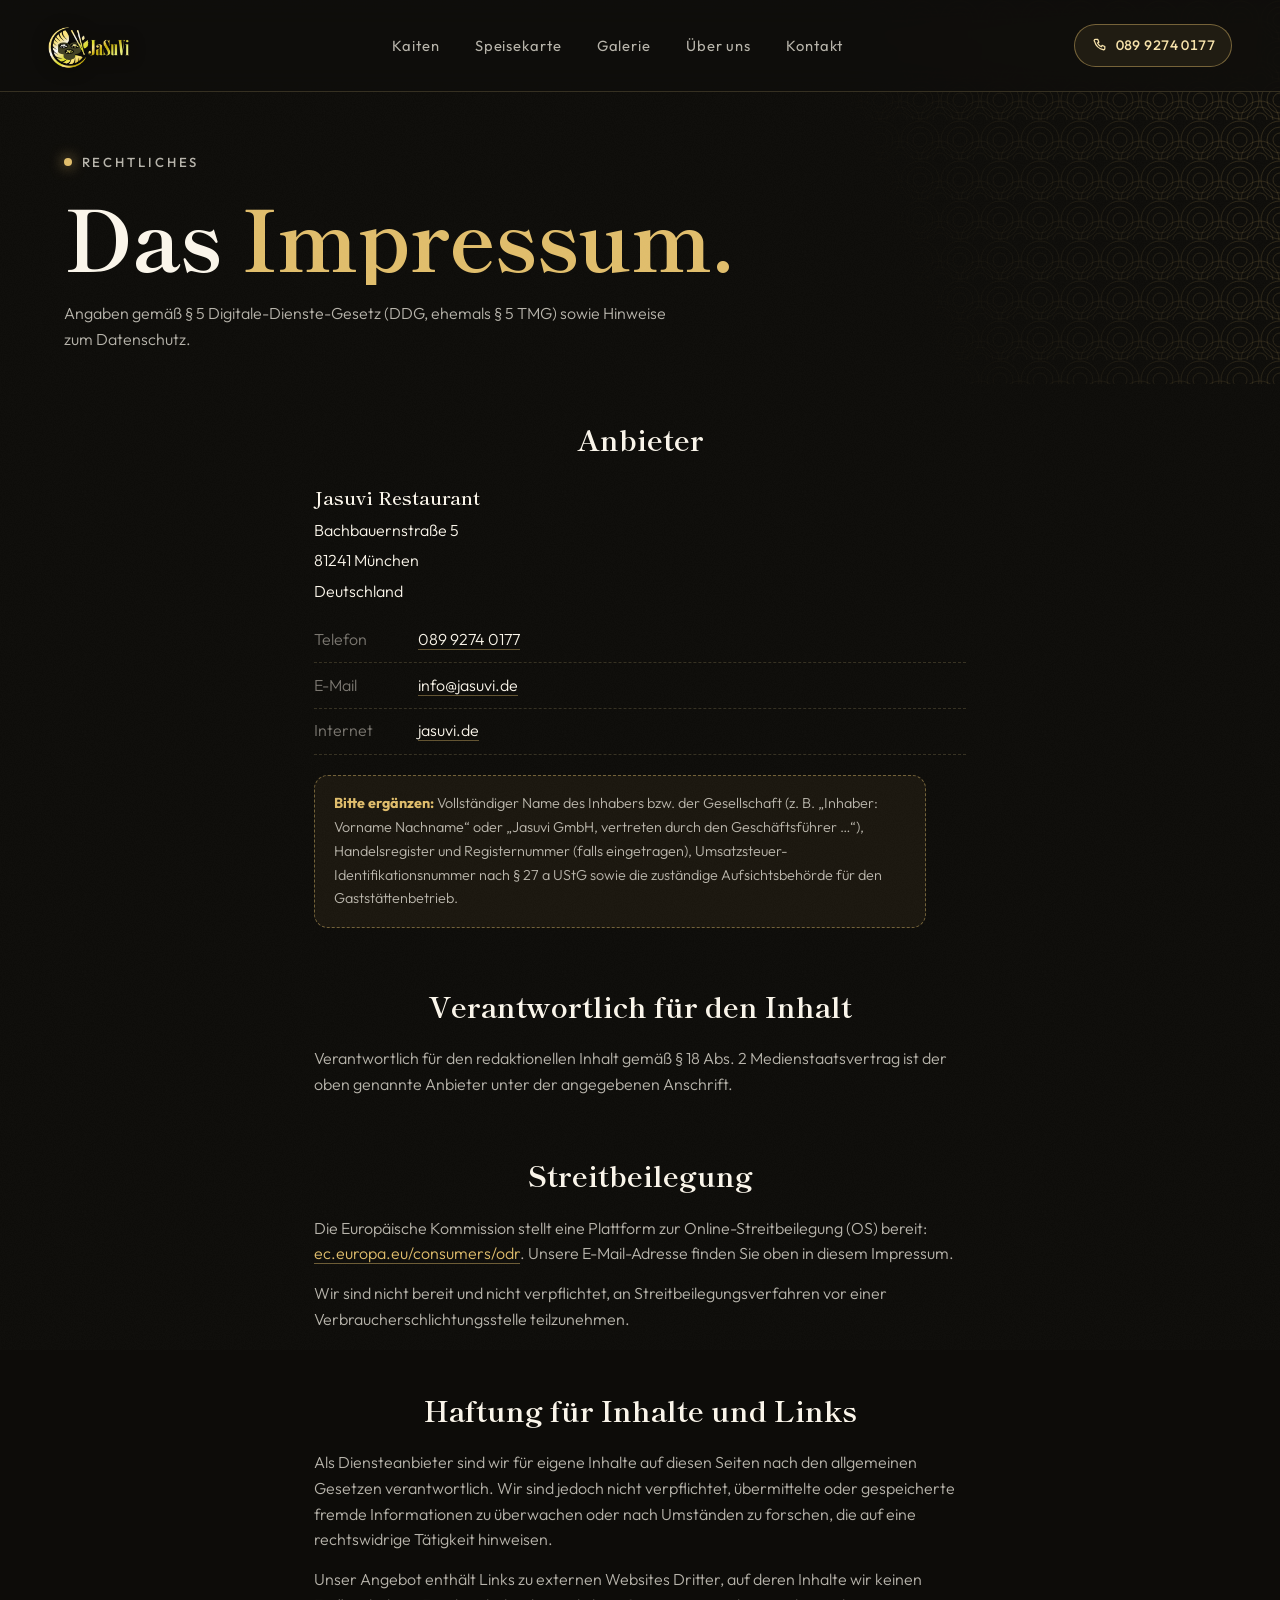
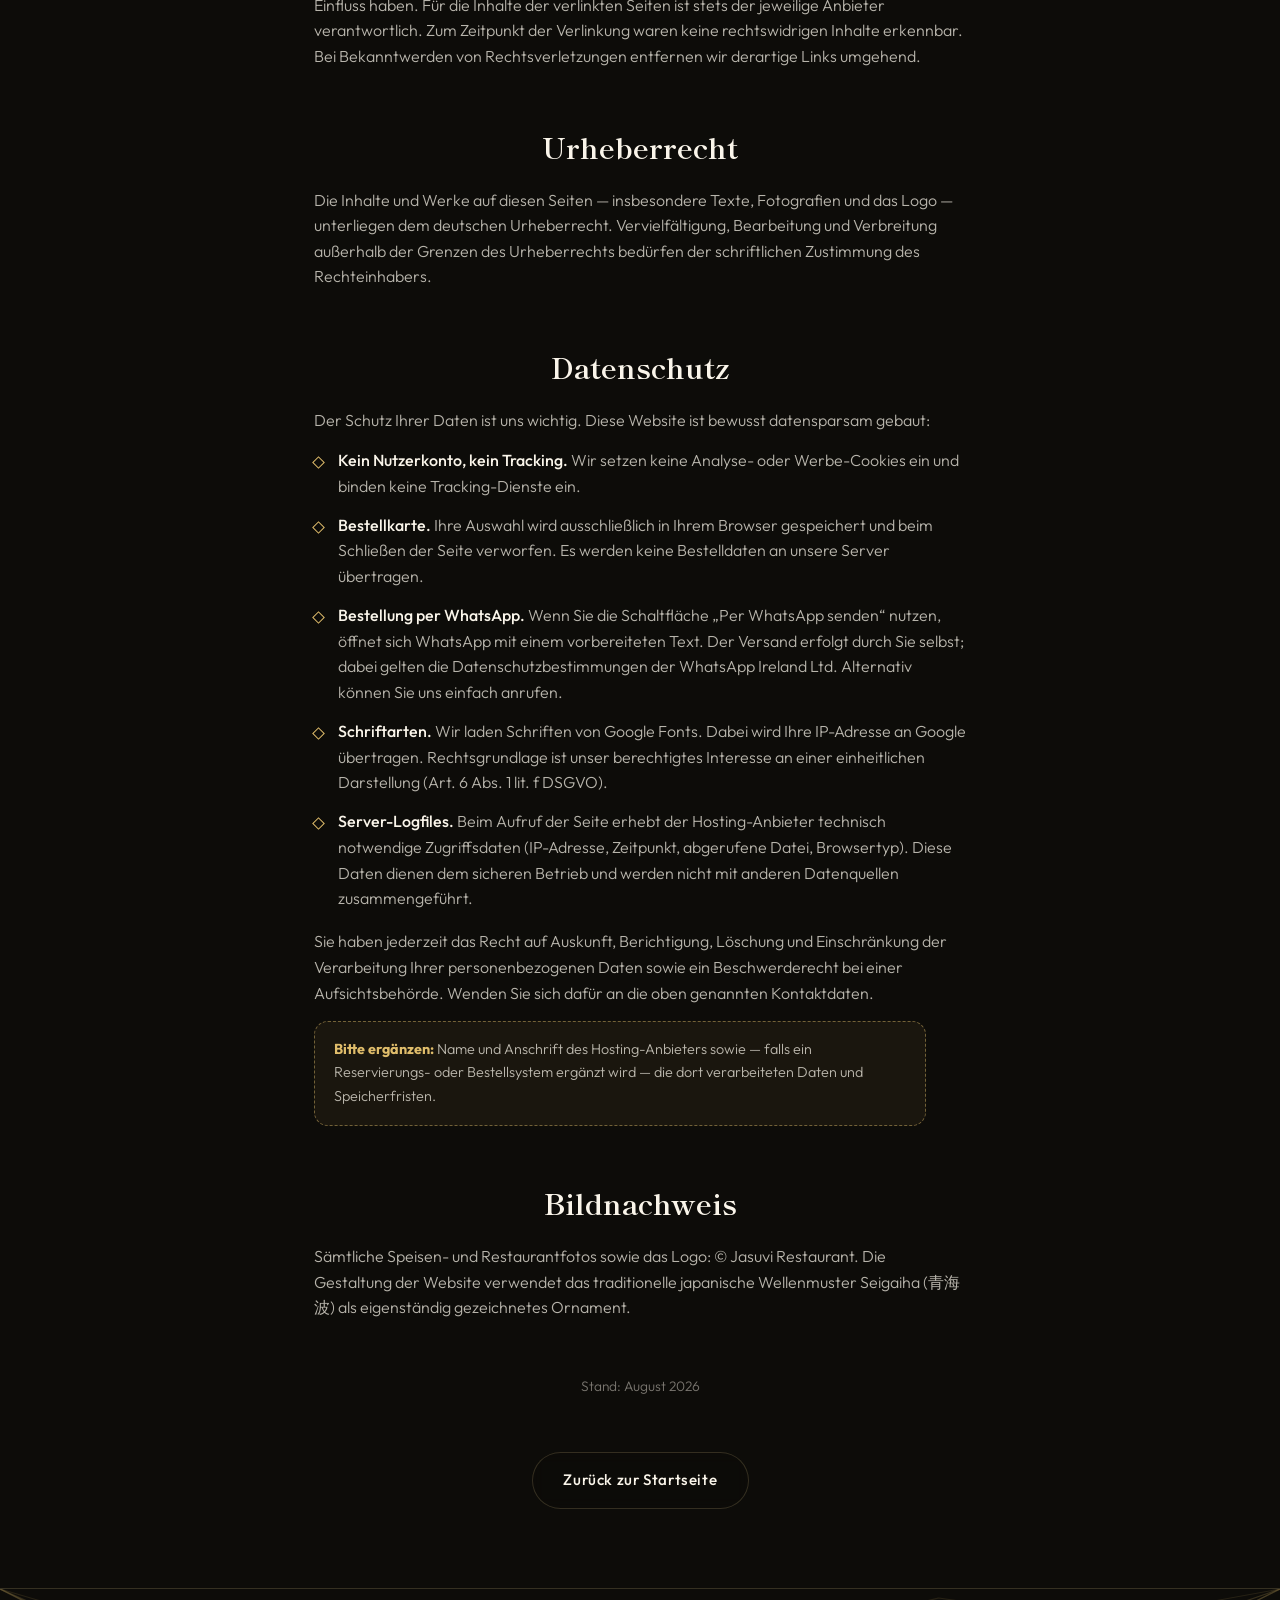
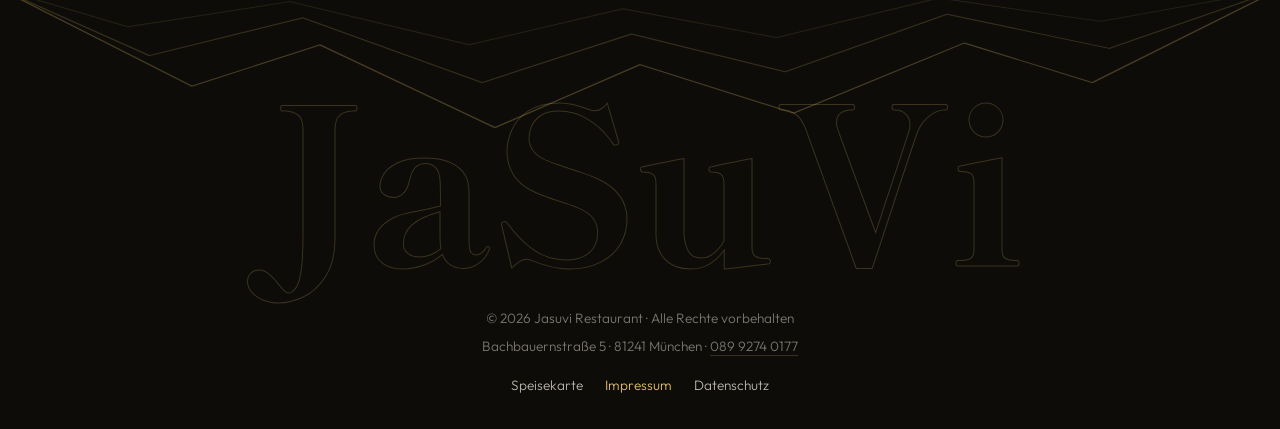
==== commit 9a6a3f4f: "Scroll-Bugs behoben, Telefonnummer im Hero, Sushi vorgezogen - Gang-Navigator weicht beim Runterscro" ====
--- a/impressum.html
+++ b/impressum.html
@@ -28,11 +28,11 @@
       <a href="index.html#philosophie" class="nav-link" data-magnetic>Über uns</a>
       <a href="index.html#kontakt" class="nav-link" data-magnetic>Kontakt</a>
     </nav>
-    <a class="cart-toggle" href="tel:+498992740177" data-magnetic>
-      <svg viewBox="0 0 24 24" width="19" height="19" fill="none" stroke="currentColor" stroke-width="1.8" stroke-linecap="round" stroke-linejoin="round" aria-hidden="true">
+    <a class="header-phone header-phone-solo" href="tel:+498992740177" data-magnetic aria-label="Anrufen: 089 9274 0177">
+      <svg viewBox="0 0 24 24" width="17" height="17" fill="none" stroke="currentColor" stroke-width="1.8" stroke-linecap="round" stroke-linejoin="round" aria-hidden="true">
         <path d="M6.6 3.5h3l1.5 3.8-1.9 1.1a12 12 0 0 0 5.4 5.4l1.1-1.9 3.8 1.5v3a1.6 1.6 0 0 1-1.7 1.6A16.5 16.5 0 0 1 5 6.2 1.6 1.6 0 0 1 6.6 3.5Z"/>
       </svg>
-      <span class="cart-label">089 9274 0177</span>
+      <span>089 9274 0177</span>
     </a>
   </header>
 
--- a/styles.css
+++ b/styles.css
@@ -5,25 +5,28 @@
    ═══════════════════════════════════════════════════════════ */
 
 :root {
-  --ink: #0f0e0b;
-  --ink-2: #16140f;
+  --ink: #0d0c09;
+  --ink-2: #15130e;
   --ink-3: #201d15;
-  --line: rgba(245, 239, 228, 0.1);
-  --paper: #f5efe4;
-  --paper-dim: rgba(245, 239, 228, 0.62);
-  --paper-faint: rgba(245, 239, 228, 0.38);
-  --gold: #d4af5c;
-  --gold-deep: #a8842e;
-  --gold-bright: #e9cf8f;
-  --on-gold: #16130a;
+  --line: rgba(233, 207, 143, 0.18);
+  --paper: #faf5ea;
+  --paper-dim: rgba(250, 245, 234, 0.72);
+  --paper-faint: rgba(250, 245, 234, 0.46);
+  --gold: #e0bd6b;
+  --gold-deep: #b08c34;
+  --gold-bright: #f7e3ab;
+  --on-gold: #17130a;
   --font-display: "Shippori Mincho", "Times New Roman", serif;
   --font-body: "Outfit", "Helvetica Neue", Arial, sans-serif;
   --font-jp: "Zen Kaku Gothic New", sans-serif;
   --ease-out: cubic-bezier(0.23, 1, 0.32, 1);
   --header-h: 92px;
   /* Seigaiha (青海波) — traditionelles Wellenmuster als goldenes Ornament */
-  --seigaiha: url("data:image/svg+xml,%3Csvg xmlns='http://www.w3.org/2000/svg' width='80' height='40' viewBox='0 0 80 40'%3E%3Cg fill='%230f0e0b' stroke='%23d4af5c' stroke-opacity='.3' stroke-width='1'%3E%3Ccircle cx='0' cy='20' r='19'/%3E%3Ccircle cx='0' cy='20' r='13'/%3E%3Ccircle cx='0' cy='20' r='7'/%3E%3Ccircle cx='40' cy='20' r='19'/%3E%3Ccircle cx='40' cy='20' r='13'/%3E%3Ccircle cx='40' cy='20' r='7'/%3E%3Ccircle cx='80' cy='20' r='19'/%3E%3Ccircle cx='80' cy='20' r='13'/%3E%3Ccircle cx='80' cy='20' r='7'/%3E%3Ccircle cx='20' cy='40' r='19'/%3E%3Ccircle cx='20' cy='40' r='13'/%3E%3Ccircle cx='20' cy='40' r='7'/%3E%3Ccircle cx='60' cy='40' r='19'/%3E%3Ccircle cx='60' cy='40' r='13'/%3E%3Ccircle cx='60' cy='40' r='7'/%3E%3C/g%3E%3C/svg%3E");
-}
+  --seigaiha: url("data:image/svg+xml,%3Csvg xmlns='http://www.w3.org/2000/svg' width='80' height='40' viewBox='0 0 80 40'%3E%3Cg fill='none' stroke='%23e0bd6b' stroke-opacity='.45' stroke-width='1'%3E%3Ccircle cx='0' cy='20' r='19'/%3E%3Ccircle cx='0' cy='20' r='13'/%3E%3Ccircle cx='0' cy='20' r='7'/%3E%3Ccircle cx='40' cy='20' r='19'/%3E%3Ccircle cx='40' cy='20' r='13'/%3E%3Ccircle cx='40' cy='20' r='7'/%3E%3Ccircle cx='80' cy='20' r='19'/%3E%3Ccircle cx='80' cy='20' r='13'/%3E%3Ccircle cx='80' cy='20' r='7'/%3E%3Ccircle cx='20' cy='40' r='19'/%3E%3Ccircle cx='20' cy='40' r='13'/%3E%3Ccircle cx='20' cy='40' r='7'/%3E%3Ccircle cx='60' cy='40' r='19'/%3E%3Ccircle cx='60' cy='40' r='13'/%3E%3Ccircle cx='60' cy='40' r='7'/%3E%3C/g%3E%3C/svg%3E");
+  /* Goldene Linien-Berge — Motiv der letzten Speisekarten-Seite */
+  --mountains: url("data:image/svg+xml,%3Csvg xmlns='http://www.w3.org/2000/svg' width='600' height='200' viewBox='0 0 600 200' preserveAspectRatio='none'%3E%3Cg fill='none' stroke='%23e0bd6b' stroke-width='1.1' stroke-linejoin='round'%3E%3Cpath d='M0 200 L90 92 L150 138 L232 46 L300 116 L372 62 L452 140 L512 96 L600 200' stroke-opacity='.55'/%3E%3Cpath d='M0 200 L70 126 L142 168 L226 96 L296 150 L368 108 L444 172 L520 134 L600 200' stroke-opacity='.38'/%3E%3Cpath d='M0 200 L60 158 L136 186 L220 138 L292 178 L364 146 L440 190 L516 164 L600 200' stroke-opacity='.24'/%3E%3C/g%3E%3C/svg%3E");
+}
+
 
 .sr-only {
   position: absolute; width: 1px; height: 1px;
@@ -32,7 +35,7 @@
 }
 .inline-link {
   color: var(--gold);
-  border-bottom: 1px solid rgba(212, 175, 92, 0.45);
+  border-bottom: 1px solid rgba(224, 189, 107, 0.45);
   transition: color 0.3s ease, border-color 0.3s ease;
 }
 .inline-link:hover { color: var(--gold-bright); border-color: var(--gold-bright); }
@@ -100,7 +103,7 @@
   width: clamp(200px, 34vw, 340px); height: auto;
   margin-inline: auto;
   opacity: 0;
-  filter: drop-shadow(0 0 32px rgba(212, 175, 92, 0.35));
+  filter: drop-shadow(0 0 32px rgba(224, 189, 107, 0.35));
   animation: fade-up 0.9s var(--ease-out) 0.15s forwards;
 }
 @keyframes fade-up { from { opacity: 0; transform: translateY(14px); } to { opacity: 1; transform: translateY(0); } }
@@ -176,7 +179,7 @@
   background: rgba(245, 239, 228, 0.04);
   transition: border-color 0.35s ease, background 0.35s ease;
 }
-.cart-toggle:hover { border-color: var(--gold); background: rgba(212, 175, 92, 0.1); }
+.cart-toggle:hover { border-color: var(--gold); background: rgba(224, 189, 107, 0.1); }
 .cart-count {
   display: grid; place-items: center;
   min-width: 22px; height: 22px; padding: 0 5px;
@@ -187,70 +190,8 @@
 }
 .cart-count.is-bumping { transform: scale(1.45); }
 
-/* ═══════════ Hero ═══════════ */
-.hero {
-  position: relative; min-height: 100svh;
-  display: grid;
-  grid-template-columns: minmax(0, 1fr) minmax(0, 1.1fr);
-  align-items: center;
-  gap: clamp(1rem, 4vw, 4rem);
-  padding: calc(var(--header-h) + 3vh) clamp(1.2rem, 5vw, 5rem) 8vh;
-  overflow: hidden;
-}
-.hero-bg { position: absolute; inset: 0; pointer-events: none; }
-.hero-sun {
-  position: absolute; top: -22vmax; right: -18vmax;
-  width: 58vmax; height: 58vmax; border-radius: 50%;
-  background: radial-gradient(circle, rgba(212, 175, 92, 0.16) 0%, rgba(212, 175, 92, 0.05) 45%, transparent 70%);
-}
-.hero-kanji {
-  position: absolute;
-  font-family: var(--font-jp);
-  color: transparent;
-  -webkit-text-stroke: 1px rgba(245, 239, 228, 0.07);
-  user-select: none;
-}
-.hero-kanji-1 { top: 8%; left: 42%; font-size: clamp(10rem, 26vw, 24rem); }
-.hero-kanji-2 { bottom: -6%; left: 2%; font-size: clamp(7rem, 18vw, 16rem); }
-
-.hero-content { position: relative; z-index: 2; }
-.hero-eyebrow, .section-eyebrow {
-  display: inline-flex; align-items: center; gap: 0.6rem;
-  font-size: 0.82rem; font-weight: 500;
-  letter-spacing: 0.22em; text-transform: uppercase;
-  color: var(--paper-dim);
-  margin-bottom: 1.4rem;
-}
-.eyebrow-dot {
-  width: 8px; height: 8px; border-radius: 50%;
-  background: var(--gold); flex: none;
-  box-shadow: 0 0 12px rgba(212, 175, 92, 0.8);
-}
-.hero-title, .section-title {
-  font-family: var(--font-display);
-  font-weight: 700;
-  font-size: clamp(2.7rem, 7.2vw, 6.2rem);
-  line-height: 1.04;
-  letter-spacing: -0.01em;
-}
-.hero-line { display: block; overflow: hidden; padding-bottom: 0.08em; margin-bottom: -0.08em; }
-.hero-line-inner {
-  display: inline-block;
-  transform: translateY(115%);
-  transition: transform 1.1s var(--ease-out);
-}
-.is-revealed .hero-line-inner, .in-view .hero-line-inner { transform: translateY(0); }
-.hero-line:nth-child(2) .hero-line-inner { transition-delay: 0.09s; }
-.hero-line:nth-child(3) .hero-line-inner { transition-delay: 0.18s; }
-
-.hero-sub {
-  max-width: 46ch; margin-top: 1.6rem;
-  font-size: clamp(1rem, 1.4vw, 1.12rem);
-  color: var(--paper-dim);
-}
-.hero-cta { display: flex; flex-wrap: wrap; gap: 0.9rem; margin-top: 2.2rem; }
-
-/* Buttons */
+
+/* ═══════════ Buttons ═══════════ */
 .btn {
   position: relative; overflow: hidden;
   display: inline-flex; align-items: center; justify-content: center;
@@ -270,66 +211,141 @@
 }
 .btn:hover::before { transform: translateY(0); }
 .btn:active { transform: scale(0.96); }
-.btn-primary { background: linear-gradient(160deg, var(--gold-bright), var(--gold) 45%, var(--gold-deep)); color: var(--on-gold); font-weight: 600; }
+.btn-primary {
+  background: linear-gradient(160deg, var(--gold-bright), var(--gold) 45%, var(--gold-deep));
+  color: var(--on-gold); font-weight: 600;
+  box-shadow: 0 10px 30px rgba(224, 189, 107, 0.22);
+}
 .btn-primary::before { background: var(--gold-deep); }
 .btn-icon { gap: 0.6rem; }
 .btn-icon svg { position: relative; z-index: 1; flex: none; }
-.btn-ghost { border: 1px solid var(--line); color: var(--paper); }
-.btn-ghost::before { background: rgba(245, 239, 228, 0.08); }
+.btn-ghost {
+  border: 1px solid var(--line); color: var(--paper);
+  background: rgba(13, 12, 9, 0.4);
+  backdrop-filter: blur(6px); -webkit-backdrop-filter: blur(6px);
+}
+.btn-ghost::before { background: rgba(250, 245, 234, 0.1); }
 .btn-block { width: 100%; }
-
-/* Hero-Diashow — 3D-Tilt im gerundeten Torii-Bogen, Seigaiha-Muster dahinter */
-.hero-photo-wrap { position: relative; z-index: 2; display: grid; place-items: center; perspective: 1100px; }
-.hero-seigaiha {
-  position: absolute; z-index: 0;
-  top: -4%; right: -8%;
-  width: 78%; height: 74%;
-  border-radius: 30px;
-  background-image: var(--seigaiha);
-  background-size: 80px 40px;
-  -webkit-mask-image: linear-gradient(215deg, rgba(0,0,0,0.9), transparent 72%);
-  mask-image: linear-gradient(215deg, rgba(0,0,0,0.9), transparent 72%);
-}
-.hero-photo {
-  position: relative; z-index: 1;
-  width: min(94%, 560px);
-  aspect-ratio: 7 / 8;
-  border-radius: 999px 999px 28px 28px;
+.btn:focus-visible { outline: 2px solid var(--gold-bright); outline-offset: 3px; }
+
+/* ═══════════ Hero — vollflächige Foto-Bühne ═══════════ */
+.hero {
+  position: relative; min-height: 100svh;
+  display: grid; place-items: center;
+  padding: calc(var(--header-h) + 4vh) clamp(1.2rem, 5vw, 5rem) 12vh;
   overflow: hidden;
-  transform-style: preserve-3d;
-  transition: transform 0.25s ease-out;
-  animation: plate-float 8s ease-in-out infinite;
-  box-shadow: 0 40px 70px rgba(0, 0, 0, 0.6);
-  background: var(--ink-3);
-}
+  text-align: center;
+}
+.hero-stage { position: absolute; inset: 0; z-index: 0; }
 .hero-slide {
   position: absolute; inset: 0;
   width: 100%; height: 100%; object-fit: cover;
-  opacity: 0; transform: scale(1.06);
-  transition: opacity 1.4s ease, transform 6s linear;
+  opacity: 0; transform: scale(1.08);
+  transition: opacity 1.6s ease, transform 8s linear;
 }
 .hero-slide.is-active { opacity: 1; transform: scale(1); }
-.hero-photo-ring {
+/* Schleier: hält das Foto sichtbar, macht die Typo aber sicher lesbar */
+.hero-veil {
   position: absolute; inset: 0;
-  border-radius: inherit;
-  border: 1px solid rgba(212, 175, 92, 0.55);
-  box-shadow: inset 0 0 0 6px var(--ink), inset 0 0 0 7px rgba(212, 175, 92, 0.35);
+  background:
+    linear-gradient(180deg, rgba(13, 12, 9, 0.86) 0%, rgba(13, 12, 9, 0.55) 34%, rgba(13, 12, 9, 0.72) 68%, var(--ink) 100%),
+    radial-gradient(120% 80% at 50% 45%, rgba(13, 12, 9, 0.25), rgba(13, 12, 9, 0.85) 100%);
+}
+.hero-seigaiha {
+  position: absolute; inset: 0;
+  background-image: var(--seigaiha);
+  background-size: 84px 42px;
+  opacity: 0.16;
+  -webkit-mask-image: radial-gradient(120% 90% at 50% 40%, transparent 30%, #000 100%);
+  mask-image: radial-gradient(120% 90% at 50% 40%, transparent 30%, #000 100%);
+}
+.hero-glow {
+  position: absolute; left: 50%; top: 42%;
+  width: min(120vw, 1100px); aspect-ratio: 1;
+  transform: translate(-50%, -50%);
+  background: radial-gradient(circle, rgba(224, 189, 107, 0.16) 0%, rgba(224, 189, 107, 0.05) 42%, transparent 68%);
   pointer-events: none;
 }
-@keyframes plate-float {
-  0%, 100% { translate: 0 0; }
-  50% { translate: 0 -14px; }
-}
-.hero-photo-shadow {
-  position: absolute; bottom: -6%;
-  width: 55%; height: 34px; border-radius: 50%;
-  background: radial-gradient(ellipse, rgba(0, 0, 0, 0.55), transparent 70%);
-  animation: shadow-breathe 8s ease-in-out infinite;
-}
-@keyframes shadow-breathe {
-  0%, 100% { transform: scaleX(1); opacity: 0.9; }
-  50% { transform: scaleX(0.88); opacity: 0.6; }
-}
+
+.hero-content {
+  position: relative; z-index: 2;
+  display: flex; flex-direction: column; align-items: center;
+  max-width: 820px;
+}
+.hero-logo {
+  width: clamp(160px, 21vw, 250px); height: auto;
+  margin-bottom: clamp(0.8rem, 1.8vw, 1.3rem);
+  filter: drop-shadow(0 6px 30px rgba(0, 0, 0, 0.7)) drop-shadow(0 0 40px rgba(224, 189, 107, 0.28));
+  opacity: 0;
+  animation: fade-up 1s var(--ease-out) 0.15s forwards;
+}
+.hero-eyebrow, .section-eyebrow {
+  display: inline-flex; align-items: center; gap: 0.6rem;
+  font-size: 0.82rem; font-weight: 500;
+  letter-spacing: 0.22em; text-transform: uppercase;
+  color: var(--paper-dim);
+  margin-bottom: 1.2rem;
+}
+.eyebrow-dot {
+  width: 8px; height: 8px; border-radius: 50%;
+  background: var(--gold); flex: none;
+  box-shadow: 0 0 14px rgba(224, 189, 107, 0.9);
+}
+.hero-title, .section-title {
+  font-family: var(--font-display);
+  font-weight: 700;
+  font-size: clamp(2.6rem, 6.6vw, 5.4rem);
+  line-height: 1.03;
+  letter-spacing: -0.01em;
+  text-wrap: balance;
+}
+.hero-title { text-shadow: 0 4px 40px rgba(0, 0, 0, 0.6); }
+.hero-line { display: block; overflow: hidden; padding-bottom: 0.08em; margin-bottom: -0.08em; }
+.hero-line-inner {
+  display: inline-block;
+  transform: translateY(115%);
+  transition: transform 1.1s var(--ease-out);
+}
+.is-revealed .hero-line-inner, .in-view .hero-line-inner { transform: translateY(0); }
+.hero-line:nth-child(2) .hero-line-inner { transition-delay: 0.09s; }
+.hero-line:nth-child(3) .hero-line-inner { transition-delay: 0.18s; }
+.hero .accent {
+  background: linear-gradient(100deg, var(--gold-bright), var(--gold) 60%, #d3ab55);
+  -webkit-background-clip: text; background-clip: text;
+  -webkit-text-fill-color: transparent; color: transparent;
+}
+
+.hero-sub {
+  max-width: 52ch; margin-top: 1.2rem;
+  font-size: clamp(1rem, 1.4vw, 1.14rem);
+  color: var(--paper-dim);
+  text-shadow: 0 2px 18px rgba(0, 0, 0, 0.7);
+}
+.hero-cta { display: flex; flex-wrap: wrap; justify-content: center; gap: 0.9rem; margin-top: 1.8rem; }
+
+/* Sterne-Zeile im Hero */
+.stars { display: inline-flex; gap: 0.16em; }
+.stars i {
+  width: 1em; height: 1em; display: block;
+  background: linear-gradient(180deg, var(--gold-bright), var(--gold-deep));
+  -webkit-mask: var(--star-mask) center/contain no-repeat;
+  mask: var(--star-mask) center/contain no-repeat;
+}
+:root {
+  --star-mask: url("data:image/svg+xml,%3Csvg xmlns='http://www.w3.org/2000/svg' viewBox='0 0 24 24'%3E%3Cpath d='M12 2.6l2.9 6 6.6.9-4.8 4.6 1.2 6.5L12 17.5 6.1 20.6l1.2-6.5L2.5 9.5l6.6-.9z'/%3E%3C/svg%3E");
+}
+.hero-rating {
+  display: inline-flex; align-items: center; gap: 0.7rem;
+  padding: 0.72rem 1.15rem;
+  border: 1px solid var(--line); border-radius: 999px;
+  background: rgba(13, 12, 9, 0.5);
+  backdrop-filter: blur(8px); -webkit-backdrop-filter: blur(8px);
+  font-size: 0.88rem; color: var(--paper-dim);
+  transition: border-color 0.35s ease, background 0.35s ease, transform 0.4s var(--ease-out);
+}
+.hero-rating:hover { border-color: var(--gold); background: rgba(224, 189, 107, 0.12); transform: translateY(-2px); }
+.hero-rating .stars { font-size: 0.95rem; }
+.hero-rating strong { color: var(--paper); font-weight: 600; }
 
 .scroll-hint {
   position: absolute; bottom: 2.4rem; left: 50%;
@@ -399,16 +415,16 @@
               opacity 0.9s var(--ease-out);
   transform-style: preserve-3d;
 }
-.philo-card:hover { border-color: rgba(212, 175, 92, 0.45); }
+.philo-card:hover { border-color: rgba(224, 189, 107, 0.45); }
 .philo-kanji {
   position: absolute; top: -1.4rem; right: 0.4rem;
   font-family: var(--font-jp);
   font-size: 7rem; line-height: 1;
   color: transparent;
-  -webkit-text-stroke: 1px rgba(212, 175, 92, 0.28);
+  -webkit-text-stroke: 1px rgba(224, 189, 107, 0.28);
   transition: -webkit-text-stroke-color 0.4s ease;
 }
-.philo-card:hover .philo-kanji { -webkit-text-stroke-color: rgba(212, 175, 92, 0.6); }
+.philo-card:hover .philo-kanji { -webkit-text-stroke-color: rgba(224, 189, 107, 0.6); }
 .philo-card h3 {
   font-family: var(--font-display); font-weight: 600;
   font-size: 1.35rem; margin-bottom: 0.7rem;
@@ -416,35 +432,61 @@
 .philo-card p { color: var(--paper-dim); font-size: 0.97rem; }
 
 /* ═══════════ Kaiten — rundes Band in der Draufsicht ═══════════ */
-.kaiten { background: var(--ink-2); border-top: 1px solid var(--line); border-bottom: 1px solid var(--line); overflow: hidden; }
-.kaiten .section-head { margin-inline: auto; text-align: center; margin-bottom: clamp(1.6rem, 3.5vw, 2.6rem); }
+.kaiten {
+  position: relative;
+  background: radial-gradient(90% 70% at 50% 40%, #1c1912 0%, var(--ink) 72%);
+  border-top: 1px solid var(--line); border-bottom: 1px solid var(--line);
+  overflow: hidden;
+}
+.kaiten .section-head { margin-inline: auto; text-align: center; margin-bottom: clamp(1.4rem, 3vw, 2.2rem); }
 .kaiten .section-sub { margin-inline: auto; }
 .kaiten .section-eyebrow { justify-content: center; }
 
 .kaiten-stage {
-  --plate: clamp(88px, 12.5vw, 122px);
+  --plate: clamp(104px, 17vw, 162px);
   position: relative;
-  width: min(84vw, 470px);
+  width: min(90vw, 570px);
   aspect-ratio: 1;
   margin-inline: auto;
   cursor: grab; user-select: none; touch-action: pan-y;
 }
 .kaiten-stage.is-dragging { cursor: grabbing; }
 
-/* Band-Grundfläche (statisch) */
+/* Band-Grundfläche: dunkles Laufband mit doppelter Goldkante */
 .kaiten-belt-disc {
   position: absolute; inset: 0;
   border-radius: 50%;
-  background: radial-gradient(circle,
-    transparent 0 calc(var(--kr, 200px) - var(--plate) * 0.62),
-    rgba(212, 175, 92, 0.35) calc(var(--kr, 200px) - var(--plate) * 0.62) calc(var(--kr, 200px) - var(--plate) * 0.62 + 1px),
-    #191712 calc(var(--kr, 200px) - var(--plate) * 0.62 + 1px) calc(var(--kr, 200px) + var(--plate) * 0.62 - 1px),
-    rgba(212, 175, 92, 0.35) calc(var(--kr, 200px) + var(--plate) * 0.62 - 1px) calc(var(--kr, 200px) + var(--plate) * 0.62),
-    transparent calc(var(--kr, 200px) + var(--plate) * 0.62));
-  box-shadow: inset 0 0 60px rgba(0, 0, 0, 0.5);
-}
-
-/* Rotierender Ring: Streifen + Teller */
+  background:
+    radial-gradient(circle,
+      transparent 0 calc(var(--kr, 240px) - var(--plate) * 0.66),
+      rgba(224, 189, 107, 0.55) calc(var(--kr, 240px) - var(--plate) * 0.66) calc(var(--kr, 240px) - var(--plate) * 0.66 + 1.5px),
+      rgba(224, 189, 107, 0.12) calc(var(--kr, 240px) - var(--plate) * 0.66 + 1.5px) calc(var(--kr, 240px) - var(--plate) * 0.66 + 5px),
+      #16130d calc(var(--kr, 240px) - var(--plate) * 0.66 + 5px) calc(var(--kr, 240px) + var(--plate) * 0.66 - 5px),
+      rgba(224, 189, 107, 0.12) calc(var(--kr, 240px) + var(--plate) * 0.66 - 5px) calc(var(--kr, 240px) + var(--plate) * 0.66 - 1.5px),
+      rgba(224, 189, 107, 0.55) calc(var(--kr, 240px) + var(--plate) * 0.66 - 1.5px) calc(var(--kr, 240px) + var(--plate) * 0.66),
+      transparent calc(var(--kr, 240px) + var(--plate) * 0.66));
+  box-shadow: inset 0 0 90px rgba(0, 0, 0, 0.6);
+}
+/* Glanzlicht, das über das Band wandert */
+.kaiten-belt-disc::after {
+  content: ""; position: absolute; inset: 0;
+  border-radius: 50%;
+  background: conic-gradient(from 0deg,
+    transparent 0deg, rgba(247, 227, 171, 0.16) 26deg, transparent 62deg,
+    transparent 180deg, rgba(247, 227, 171, 0.1) 208deg, transparent 244deg);
+  -webkit-mask: radial-gradient(circle,
+    transparent 0 calc(var(--kr, 240px) - var(--plate) * 0.66),
+    #000 calc(var(--kr, 240px) - var(--plate) * 0.66) calc(var(--kr, 240px) + var(--plate) * 0.66),
+    transparent calc(var(--kr, 240px) + var(--plate) * 0.66));
+  mask: radial-gradient(circle,
+    transparent 0 calc(var(--kr, 240px) - var(--plate) * 0.66),
+    #000 calc(var(--kr, 240px) - var(--plate) * 0.66) calc(var(--kr, 240px) + var(--plate) * 0.66),
+    transparent calc(var(--kr, 240px) + var(--plate) * 0.66));
+  animation: belt-sheen 14s linear infinite;
+}
+@keyframes belt-sheen { to { transform: rotate(360deg); } }
+
+/* Rotierender Ring: Rillen + Teller */
 .kaiten-ring {
   position: absolute; inset: 0;
   z-index: 2; /* eigener Stacking-Context durch rotate() — muss über dem Zentrum liegen */
@@ -454,15 +496,15 @@
 .kaiten-belt-stripes {
   position: absolute; inset: 0;
   border-radius: 50%;
-  background: repeating-conic-gradient(rgba(245, 239, 228, 0.05) 0deg 2.5deg, transparent 2.5deg 9deg);
+  background: repeating-conic-gradient(rgba(224, 189, 107, 0.09) 0deg 1.6deg, transparent 1.6deg 7deg);
   -webkit-mask: radial-gradient(circle,
-    transparent 0 calc(var(--kr, 200px) - var(--plate) * 0.55),
-    #000 calc(var(--kr, 200px) - var(--plate) * 0.55) calc(var(--kr, 200px) + var(--plate) * 0.55),
-    transparent calc(var(--kr, 200px) + var(--plate) * 0.55));
+    transparent 0 calc(var(--kr, 240px) - var(--plate) * 0.6),
+    #000 calc(var(--kr, 240px) - var(--plate) * 0.6) calc(var(--kr, 240px) + var(--plate) * 0.6),
+    transparent calc(var(--kr, 240px) + var(--plate) * 0.6));
   mask: radial-gradient(circle,
-    transparent 0 calc(var(--kr, 200px) - var(--plate) * 0.55),
-    #000 calc(var(--kr, 200px) - var(--plate) * 0.55) calc(var(--kr, 200px) + var(--plate) * 0.55),
-    transparent calc(var(--kr, 200px) + var(--plate) * 0.55));
+    transparent 0 calc(var(--kr, 240px) - var(--plate) * 0.6),
+    #000 calc(var(--kr, 240px) - var(--plate) * 0.6) calc(var(--kr, 240px) + var(--plate) * 0.6),
+    transparent calc(var(--kr, 240px) + var(--plate) * 0.6));
 }
 .kaiten-plate {
   position: absolute; top: 50%; left: 50%;
@@ -476,69 +518,97 @@
   width: 100%; aspect-ratio: 1;
   border-radius: 50%;
   overflow: hidden;
-  box-shadow: 0 10px 22px rgba(0, 0, 0, 0.55);
+  box-shadow: 0 14px 30px rgba(0, 0, 0, 0.6);
   pointer-events: none;
-  transition: box-shadow 0.5s ease, transform 0.6s var(--ease-out);
-}
-.plate-photo img { width: 100%; height: 100%; object-fit: cover; display: block; }
+  transition: box-shadow 0.55s ease, transform 0.6s var(--ease-out);
+}
+.plate-photo img {
+  width: 100%; height: 100%; object-fit: cover; display: block;
+  transform: scale(1.02);
+}
+/* Goldener Doppelrand plus Porzellan-Glanz */
 .plate-rim {
   position: absolute; inset: 0;
   border-radius: 50%;
-  border: 1px solid rgba(212, 175, 92, 0.6);
+  border: 2px solid rgba(224, 189, 107, 0.85);
   box-shadow:
-    inset 0 0 0 4px rgba(15, 14, 11, 0.92),
-    inset 0 0 0 5px rgba(212, 175, 92, 0.45),
-    inset 0 -14px 26px rgba(0, 0, 0, 0.35);
+    inset 0 0 0 5px rgba(13, 12, 9, 0.95),
+    inset 0 0 0 7px rgba(247, 227, 171, 0.5),
+    inset 0 -24px 40px rgba(0, 0, 0, 0.35),
+    0 0 0 1px rgba(13, 12, 9, 0.9);
+}
+.plate-rim::after {
+  content: ""; position: absolute; inset: 7px;
+  border-radius: 50%;
+  background: linear-gradient(155deg, rgba(255, 255, 255, 0.22) 0%, transparent 42%);
+  pointer-events: none;
 }
 .kaiten-plate.is-front { z-index: 5; }
 .kaiten-plate.is-front .plate-photo {
-  transform: scale(1.16);
-  box-shadow: 0 16px 34px rgba(0, 0, 0, 0.65), 0 0 44px rgba(212, 175, 92, 0.28);
-}
-.kaiten-plate.is-front .plate-rim { border-color: var(--gold); }
+  transform: scale(1.2);
+  box-shadow: 0 22px 46px rgba(0, 0, 0, 0.7), 0 0 60px rgba(224, 189, 107, 0.38);
+}
+.kaiten-plate.is-front .plate-rim {
+  border-color: var(--gold-bright);
+  box-shadow:
+    inset 0 0 0 5px rgba(13, 12, 9, 0.95),
+    inset 0 0 0 7px var(--gold),
+    inset 0 -24px 40px rgba(0, 0, 0, 0.3),
+    0 0 0 1px rgba(13, 12, 9, 0.9);
+}
 .kaiten-plate .plate-tag {
   display: block; text-align: center;
-  margin-top: 0.35rem;
+  margin-top: 0.5rem;
   font-family: var(--font-jp);
-  font-size: 0.72rem; letter-spacing: 0.14em;
+  font-size: 0.78rem; letter-spacing: 0.16em;
   color: var(--paper-faint);
   white-space: nowrap;
   pointer-events: none;
-  transition: color 0.4s ease;
-}
-.kaiten-plate.is-front .plate-tag { color: var(--gold); }
-
-/* Zentrum des Karussells — eigene runde Fläche, damit der Text frei steht */
+  transition: color 0.4s ease, opacity 0.4s ease;
+}
+.kaiten-plate.is-front .plate-tag { color: var(--gold-bright); }
+
+/* Zentrum des Karussells */
 .kaiten-center {
   position: absolute; top: 50%; left: 50%;
   z-index: 1; /* hinter den Tellern, damit der Verlauf sie nicht anschneidet */
-  width: calc(100% - var(--plate) * 2.05);
+  width: calc(100% - var(--plate) * 2.5);
   aspect-ratio: 1;
   transform: translate(-50%, -50%);
   display: grid; place-content: center;
-  padding: 5%;
+  padding: 6%;
   text-align: center;
   border-radius: 50%;
-  background: radial-gradient(circle, var(--ink-2) 64%, rgba(22, 20, 15, 0) 94%);
+  background: radial-gradient(circle, #1a170f 0 68%, rgba(26, 23, 15, 0.82) 84%, rgba(26, 23, 15, 0) 97%);
   pointer-events: none;
+}
+.kaiten-center::before {
+  content: ""; position: absolute; inset: 12%;
+  border-radius: 50%;
+  border: 1px solid rgba(224, 189, 107, 0.22);
 }
 .kaiten-caption { max-width: 100%; }
 .kaiten-caption-name {
   display: block;
-  font-family: var(--font-display); font-weight: 600;
-  font-size: clamp(1.02rem, 2.1vw, 1.35rem);
-  line-height: 1.25;
+  font-family: var(--font-display); font-weight: 700;
+  font-size: clamp(1.1rem, 2.3vw, 1.65rem);
+  color: var(--paper);
+  text-shadow: 0 2px 16px rgba(0, 0, 0, 0.8);
+  line-height: 1.24;
   text-wrap: balance;
   transition: opacity 0.3s ease, transform 0.3s ease;
 }
 .kaiten-caption-price {
-  display: block; margin-top: 0.1rem;
-  color: var(--gold); font-weight: 500; letter-spacing: 0.06em;
+  display: block; margin-top: 0.25rem;
+  font-family: var(--font-display); font-weight: 600;
+  font-size: clamp(1rem, 1.9vw, 1.3rem);
+  color: var(--gold); letter-spacing: 0.05em;
   font-variant-numeric: tabular-nums;
   transition: opacity 0.3s ease 0.05s, transform 0.3s ease 0.05s;
 }
 .kaiten-caption.is-switching .kaiten-caption-name,
 .kaiten-caption.is-switching .kaiten-caption-price { opacity: 0; transform: translateY(8px); }
+
 .kaiten-controls {
   display: flex; align-items: center; justify-content: center;
   gap: clamp(0.8rem, 3vw, 1.6rem);
@@ -546,23 +616,76 @@
 }
 .kaiten-arrow {
   display: grid; place-items: center;
-  width: 46px; height: 46px;
+  width: 50px; height: 50px;
   border: 1px solid var(--line); border-radius: 50%;
   color: var(--paper);
-  background: rgba(15, 14, 11, 0.5);
-  transition: border-color 0.35s ease, background 0.35s ease, transform 0.3s var(--ease-out);
-}
-.kaiten-arrow:hover { border-color: var(--gold); background: rgba(212, 175, 92, 0.12); }
+  background: rgba(13, 12, 9, 0.55);
+  transition: border-color 0.35s ease, background 0.35s ease, color 0.35s ease, transform 0.3s var(--ease-out);
+}
+.kaiten-arrow:hover { border-color: var(--gold); background: rgba(224, 189, 107, 0.14); color: var(--gold-bright); }
 .kaiten-arrow:active { transform: scale(0.9); }
 
-@media (max-width: 640px) {
-  .kaiten-stage { --plate: clamp(62px, 17vw, 84px); width: min(94vw, 400px); }
-  .kaiten-center { width: calc(100% - var(--plate) * 2.7); }
+@media (max-width: 760px) {
+  .kaiten-stage { --plate: clamp(86px, 25vw, 128px); width: min(94vw, 430px); }
+  .kaiten-center { width: calc(100% - var(--plate) * 2.4); }
   .plate-tag { display: none !important; } /* Name steht mittig — Tags würden kollidieren */
-  .kaiten-caption-name { font-size: 0.98rem; }
   .kaiten-controls { gap: 0.7rem; }
   .kaiten-controls .btn { padding: 0.72rem 1.1rem; font-size: 0.82rem; }
-  .kaiten-arrow { width: 42px; height: 42px; }
+  .kaiten-arrow { width: 44px; height: 44px; }
+}
+
+/* ═══════════ Google-Bewertungen ═══════════ */
+.rating-band {
+  position: relative; overflow: hidden;
+  padding: clamp(3.5rem, 8vw, 6rem) clamp(1.2rem, 5vw, 5rem) clamp(4.5rem, 10vw, 7rem);
+  background: var(--ink);
+  border-bottom: 1px solid var(--line);
+}
+.rating-mountains {
+  position: absolute; left: 0; right: 0; bottom: 0;
+  height: clamp(120px, 22vw, 230px);
+  background-image: var(--mountains);
+  background-size: 100% 100%;
+  background-repeat: no-repeat;
+  opacity: 0.85;
+  pointer-events: none;
+}
+.rating-inner {
+  position: relative; z-index: 1;
+  max-width: 1000px; margin-inline: auto;
+  display: grid; gap: clamp(1.8rem, 5vw, 3.5rem);
+  grid-template-columns: auto minmax(0, 1fr);
+  align-items: center;
+}
+.rating-score {
+  display: grid; justify-items: center; gap: 0.4rem;
+  padding: clamp(1.4rem, 3vw, 2rem) clamp(1.6rem, 3.5vw, 2.4rem);
+  border: 1px solid var(--line); border-radius: 24px;
+  background: linear-gradient(160deg, rgba(224, 189, 107, 0.1), rgba(21, 19, 14, 0.9));
+}
+.rating-value {
+  font-family: var(--font-display); font-weight: 700;
+  font-size: clamp(2.8rem, 6vw, 4rem); line-height: 1;
+  background: linear-gradient(160deg, var(--gold-bright), var(--gold) 70%);
+  -webkit-background-clip: text; background-clip: text;
+  -webkit-text-fill-color: transparent; color: transparent;
+  font-variant-numeric: tabular-nums;
+}
+.stars-lg { font-size: 1.15rem; }
+.rating-meta { font-size: 0.85rem; color: var(--paper-faint); white-space: nowrap; }
+.rating-text h2 {
+  font-family: var(--font-display); font-weight: 700;
+  font-size: clamp(1.6rem, 3.6vw, 2.4rem);
+  line-height: 1.15; text-wrap: balance;
+  margin-bottom: 0.8rem;
+}
+.rating-text p { color: var(--paper-dim); max-width: 54ch; margin-bottom: 1.5rem; }
+.rating-actions { display: flex; flex-wrap: wrap; gap: 0.8rem; }
+
+@media (max-width: 760px) {
+  .rating-inner { grid-template-columns: 1fr; justify-items: center; text-align: center; }
+  .rating-text p { margin-inline: auto; }
+  .rating-actions { justify-content: center; }
 }
 
 /* ═══════════ Speisekarte ═══════════ */
@@ -600,7 +723,7 @@
 }
 .menu-group-head::after {
   content: ""; flex: 1; height: 1px;
-  background: linear-gradient(90deg, rgba(212, 175, 92, 0.4), transparent);
+  background: linear-gradient(90deg, rgba(224, 189, 107, 0.4), transparent);
 }
 .menu-group-note {
   color: var(--paper-faint); font-size: 0.88rem; margin-bottom: 0.5rem;
@@ -728,12 +851,12 @@
   padding: 2.6rem 2.4rem;
   border: 1px solid var(--line); border-radius: 26px;
   background:
-    radial-gradient(120% 100% at 100% 0%, rgba(212, 175, 92, 0.12), transparent 55%),
+    radial-gradient(120% 100% at 100% 0%, rgba(224, 189, 107, 0.12), transparent 55%),
     linear-gradient(160deg, var(--ink-3), var(--ink));
   transform-style: preserve-3d;
   transition: transform 0.25s ease-out, opacity 0.9s var(--ease-out), border-color 0.4s ease;
 }
-.hours-card:hover { border-color: rgba(212, 175, 92, 0.4); }
+.hours-card:hover { border-color: rgba(224, 189, 107, 0.4); }
 .hours-title {
   font-family: var(--font-display); font-weight: 600;
   font-size: 1.5rem; margin-bottom: 1.4rem;
@@ -754,13 +877,26 @@
   padding: clamp(3rem, 7vw, 5rem) clamp(1.2rem, 5vw, 5rem) 2rem;
   border-top: 1px solid var(--line);
   text-align: center;
+  background: var(--ink);
+}
+/* Goldene Linien-Berge wie auf der letzten Seite der gedruckten Karte */
+.footer::before {
+  content: ""; position: absolute; left: 0; right: 0; top: 0;
+  height: clamp(90px, 16vw, 180px);
+  background-image: var(--mountains);
+  background-size: 100% 100%;
+  background-repeat: no-repeat;
+  transform: scaleY(-1);
+  opacity: 0.5;
+  pointer-events: none;
 }
 .footer-word {
+  position: relative;
   font-family: var(--font-display); font-weight: 800;
   font-size: clamp(4.5rem, 17vw, 15rem);
   line-height: 0.95;
   color: transparent;
-  -webkit-text-stroke: 1px rgba(212, 175, 92, 0.22);
+  -webkit-text-stroke: 1px rgba(224, 189, 107, 0.22);
   user-select: none;
 }
 .footer-meta {
@@ -806,7 +942,7 @@
   border-bottom: 1px dashed var(--line);
 }
 .legal-list dt { min-width: 8ch; color: var(--paper-faint); }
-.legal-list dd a { color: var(--paper); border-bottom: 1px solid rgba(212, 175, 92, 0.4); transition: color 0.3s ease; }
+.legal-list dd a { color: var(--paper); border-bottom: 1px solid rgba(224, 189, 107, 0.4); transition: color 0.3s ease; }
 .legal-list dd a:hover { color: var(--gold); }
 .legal-points { list-style: none; display: grid; gap: 0.85rem; margin-bottom: 1.1rem; }
 .legal-points li {
@@ -821,8 +957,8 @@
 .legal-points strong { color: var(--paper); font-weight: 500; }
 .legal-todo {
   padding: 1rem 1.2rem;
-  border: 1px dashed rgba(212, 175, 92, 0.45); border-radius: 14px;
-  background: rgba(212, 175, 92, 0.06);
+  border: 1px dashed rgba(224, 189, 107, 0.45); border-radius: 14px;
+  background: rgba(224, 189, 107, 0.06);
   font-size: 0.9rem; line-height: 1.65;
 }
 .legal-todo strong { color: var(--gold); }
@@ -845,7 +981,7 @@
   width: min(440px, 100vw);
   display: flex; flex-direction: column;
   background:
-    radial-gradient(140% 60% at 100% 0%, rgba(212, 175, 92, 0.1), transparent 55%),
+    radial-gradient(140% 60% at 100% 0%, rgba(224, 189, 107, 0.1), transparent 55%),
     var(--ink-2);
   border-left: 1px solid var(--line);
   transform: translateX(calc(100% + 30px));
@@ -867,7 +1003,7 @@
   border: 1px solid var(--line); border-radius: 50%;
   transition: border-color 0.3s ease, transform 0.5s var(--ease-out), background 0.3s ease;
 }
-.cart-close:hover { border-color: var(--gold); background: rgba(212, 175, 92, 0.1); transform: rotate(90deg); }
+.cart-close:hover { border-color: var(--gold); background: rgba(224, 189, 107, 0.1); transform: rotate(90deg); }
 
 .cart-empty {
   flex: 1;
@@ -917,7 +1053,7 @@
   font-size: 1rem; line-height: 1;
   transition: border-color 0.3s ease, background 0.3s ease, transform 0.3s var(--ease-out);
 }
-.qty-btn:hover { border-color: var(--gold); background: rgba(212, 175, 92, 0.12); }
+.qty-btn:hover { border-color: var(--gold); background: rgba(224, 189, 107, 0.12); }
 .qty-btn:active { transform: scale(0.85); }
 .qty-val { min-width: 1.2ch; text-align: center; font-weight: 500; }
 
@@ -985,85 +1121,290 @@
 .checkout-note { font-size: 0.8rem; color: var(--paper-faint); line-height: 1.55; }
 .checkout-feedback { min-height: 1.2em; margin-top: 0.6rem; font-size: 0.85rem; color: var(--gold); }
 
+
+/* ═══════════ Telefon: Header & Hero ═══════════ */
+.header-actions { display: flex; align-items: center; gap: 0.6rem; }
+.header-phone {
+  display: inline-flex; align-items: center; gap: 0.5rem;
+  padding: 0.6rem 1rem;
+  border: 1px solid rgba(224, 189, 107, 0.45); border-radius: 999px;
+  font-size: 0.86rem; font-weight: 500; letter-spacing: 0.03em;
+  color: var(--gold-bright);
+  background: rgba(224, 189, 107, 0.08);
+  white-space: nowrap;
+  font-variant-numeric: tabular-nums;
+  transition: border-color 0.35s ease, background 0.35s ease, color 0.35s ease;
+}
+.header-phone svg { flex: none; }
+.header-phone:hover { border-color: var(--gold); background: rgba(224, 189, 107, 0.18); color: var(--paper); }
+
+/* Bestellzeile im Hero */
+.hero-meta {
+  display: flex; flex-wrap: wrap; align-items: center; justify-content: center;
+  gap: 0.7rem; margin-top: 1.7rem;
+}
+.hero-phone {
+  display: inline-flex; align-items: center; gap: 0.85rem;
+  padding: 0.62rem 1.4rem 0.62rem 0.65rem;
+  border: 1px solid rgba(224, 189, 107, 0.5); border-radius: 999px;
+  background: rgba(13, 12, 9, 0.55);
+  backdrop-filter: blur(10px); -webkit-backdrop-filter: blur(10px);
+  transition: border-color 0.4s ease, background 0.4s ease, transform 0.4s var(--ease-out);
+}
+.hero-phone:hover { border-color: var(--gold); background: rgba(224, 189, 107, 0.14); }
+.hero-phone-ring {
+  display: grid; place-items: center;
+  width: 40px; height: 40px; flex: none;
+  border-radius: 50%;
+  background: linear-gradient(160deg, var(--gold-bright), var(--gold) 50%, var(--gold-deep));
+  color: var(--on-gold);
+  box-shadow: 0 6px 18px rgba(224, 189, 107, 0.28);
+}
+.hero-phone-text { display: grid; text-align: left; }
+.hero-phone-label {
+  font-size: 0.7rem; letter-spacing: 0.18em; text-transform: uppercase;
+  color: var(--paper-faint);
+}
+.hero-phone-number {
+  font-family: var(--font-display); font-weight: 700;
+  font-size: clamp(1.15rem, 2.2vw, 1.45rem);
+  color: var(--paper); letter-spacing: 0.02em;
+  font-variant-numeric: tabular-nums;
+}
+
+
+@media (max-width: 900px) {
+  .header-phone span { display: none; }
+  .header-phone { padding: 0.6rem; }
+}
+
+.course-anchor { display: block; height: 0; }
+
+/* Navigator weicht beim Runterscrollen aus */
+.course-nav {
+  transition: transform 0.45s var(--ease-out), box-shadow 0.4s ease;
+}
+.course-nav.is-tucked { transform: translateY(calc(-100% - 70px)); }
+
 /* ═══════════ Karten-Seite (speisekarte.html) ═══════════ */
 .nav-link.is-current { color: var(--paper); }
 .nav-link.is-current::after { transform: scaleX(1); transform-origin: left; }
 
 .page-head {
   position: relative; overflow: hidden;
-  padding: calc(var(--header-h) + clamp(2.5rem, 6vw, 4.5rem)) clamp(1.2rem, 5vw, 5rem) 2.8rem;
+  padding: calc(var(--header-h) + clamp(2rem, 5vw, 3.5rem)) clamp(1.2rem, 5vw, 5rem) 2rem;
 }
 .page-seigaiha {
   position: absolute; top: 0; right: 0;
   width: min(560px, 55%); height: 100%;
   background-image: var(--seigaiha);
   background-size: 80px 40px;
+  opacity: 0.5;
   -webkit-mask-image: linear-gradient(250deg, rgba(0,0,0,0.85), transparent 70%);
   mask-image: linear-gradient(250deg, rgba(0,0,0,0.85), transparent 70%);
   pointer-events: none;
 }
 .page-head .section-sub { position: relative; }
-.card-jump {
-  position: relative;
-  display: flex; flex-wrap: wrap; gap: 0.55rem;
-  margin-top: 1.8rem;
-}
-.card-jump a {
-  padding: 0.55rem 1.1rem;
+
+/* Gang-Navigator: klebt oben, scrollt horizontal auf schmalen Schirmen */
+.course-nav {
+  position: sticky; top: 66px; z-index: 40;
+  padding: 0.7rem clamp(0.8rem, 4vw, 3rem);
+  background: rgba(13, 12, 9, 0.9);
+  backdrop-filter: blur(16px); -webkit-backdrop-filter: blur(16px);
+  border-top: 1px solid var(--line); border-bottom: 1px solid var(--line);
+}
+.course-nav-inner {
+  display: flex; gap: 0.5rem;
+  overflow-x: auto; scrollbar-width: none;
+  max-width: 1160px; margin-inline: auto;
+  scroll-padding-inline: 1rem;
+}
+/* Auf breiten Schirmen passen alle Gänge nebeneinander */
+@media (min-width: 1180px) {
+  .course-nav-inner { flex-wrap: wrap; justify-content: center; overflow: visible; }
+}
+.course-nav-inner::-webkit-scrollbar { display: none; }
+.course-chip {
+  flex: none;
+  display: flex; align-items: center; gap: 0.6rem;
+  padding: 0.6rem 1rem;
+  border: 1px solid var(--line); border-radius: 14px;
+  color: var(--paper-dim); text-align: left;
+  transition: color 0.3s ease, border-color 0.3s ease, background 0.3s ease, transform 0.3s var(--ease-out);
+}
+.course-chip svg { flex: none; opacity: 0.75; transition: opacity 0.3s ease; }
+.course-chip-text { display: grid; }
+.course-chip-time {
+  font-size: 0.66rem; letter-spacing: 0.16em; text-transform: uppercase;
+  color: var(--paper-faint);
+  transition: color 0.3s ease;
+}
+.course-chip-title { font-size: 0.92rem; white-space: nowrap; }
+.course-chip:hover { color: var(--paper); border-color: rgba(224, 189, 107, 0.5); background: rgba(224, 189, 107, 0.07); }
+.course-chip:active { transform: scale(0.97); }
+.course-chip.is-active {
+  color: var(--on-gold); border-color: var(--gold);
+  background: linear-gradient(160deg, var(--gold-bright), var(--gold) 55%, var(--gold-deep));
+  box-shadow: 0 8px 24px rgba(224, 189, 107, 0.24);
+}
+.course-chip.is-active svg { opacity: 1; }
+.course-chip.is-active .course-chip-time { color: rgba(23, 19, 10, 0.72); }
+
+/* Der gewählte Gang */
+.course-stage {
+  max-width: 1000px; margin-inline: auto;
+  padding: clamp(2.2rem, 5vw, 3.5rem) clamp(1.2rem, 5vw, 5rem) clamp(3rem, 7vw, 5rem);
+}
+.course-panel { animation: course-in 0.55s var(--ease-out); }
+@keyframes course-in { from { opacity: 0; transform: translateY(14px); } to { opacity: 1; transform: translateY(0); } }
+.course-head { text-align: center; margin-bottom: clamp(1.8rem, 4vw, 2.6rem); }
+.course-time {
+  font-size: 0.74rem; letter-spacing: 0.22em; text-transform: uppercase;
+  color: var(--gold); margin-bottom: 0.5rem;
+}
+.course-head h2 {
+  font-family: var(--font-display); font-weight: 700;
+  font-size: clamp(1.9rem, 4.4vw, 2.9rem);
+  line-height: 1.1; text-wrap: balance;
+}
+.course-sub { color: var(--paper-faint); font-size: 0.95rem; margin-top: 0.5rem; }
+
+.course-groups { display: grid; gap: 0.7rem; }
+.course-group {
+  border: 1px solid var(--line); border-radius: 18px;
+  background: linear-gradient(160deg, rgba(32, 29, 21, 0.7), rgba(21, 19, 14, 0.7));
+  overflow: hidden;
+  opacity: 0; transform: translateY(12px);
+  animation: menu-in 0.5s var(--ease-out) forwards;
+  transition: border-color 0.35s ease;
+}
+.course-group[open] { border-color: rgba(224, 189, 107, 0.35); }
+.course-group summary {
+  display: flex; align-items: center; gap: 0.9rem;
+  padding: 1.05rem clamp(1rem, 3vw, 1.6rem);
+  cursor: pointer; list-style: none;
+  transition: background 0.3s ease;
+}
+.course-group summary::-webkit-details-marker { display: none; }
+.course-group summary:hover { background: rgba(224, 189, 107, 0.06); }
+.course-group summary:focus-visible { outline: 2px solid var(--gold); outline-offset: -3px; }
+.course-group-title {
+  flex: 1;
+  font-family: var(--font-display); font-weight: 600; font-style: italic;
+  font-size: clamp(1.1rem, 2.2vw, 1.35rem);
+  color: var(--gold);
+}
+.course-group-count {
+  font-size: 0.76rem; color: var(--paper-faint);
+  font-variant-numeric: tabular-nums;
+  padding: 0.15rem 0.55rem;
   border: 1px solid var(--line); border-radius: 999px;
-  font-size: 0.86rem; letter-spacing: 0.03em; color: var(--paper-dim);
-  transition: color 0.3s ease, border-color 0.3s ease, background 0.3s ease;
-}
-.card-jump a:hover { color: var(--gold); border-color: rgba(212, 175, 92, 0.5); background: rgba(212, 175, 92, 0.07); }
-
-.card-strip {
-  display: grid; grid-template-columns: repeat(4, 1fr); gap: 3px;
-  border-top: 1px solid var(--line); border-bottom: 1px solid var(--line);
-}
-.card-strip img { width: 100%; height: clamp(130px, 20vw, 230px); object-fit: cover; display: block; }
-
-.card-wrap {
-  max-width: 1060px; margin-inline: auto;
-  padding: clamp(2.5rem, 6vw, 4.5rem) clamp(1.2rem, 5vw, 5rem) 1rem;
-  display: grid; gap: clamp(3rem, 7vw, 5rem);
-}
-.card-section-head { text-align: center; margin-bottom: 1.4rem; }
-.card-section-head h2 {
+}
+.course-group-chevron { flex: none; color: var(--paper-faint); transition: transform 0.4s var(--ease-out), color 0.3s ease; }
+.course-group[open] .course-group-chevron { transform: rotate(180deg); color: var(--gold); }
+.course-group .menu-list { padding: 0 clamp(1rem, 3vw, 1.6rem) 0.6rem; max-width: none; }
+.course-group .menu-group-note {
+  padding: 0 clamp(1rem, 3vw, 1.6rem) 0.4rem;
+  margin: 0; opacity: 1; transform: none; animation: none;
+}
+.course-group .menu-item:last-child { border-bottom: none; }
+
+/* Zurück zum Navigator */
+.to-top {
+  position: fixed; right: clamp(1rem, 3vw, 2rem); bottom: clamp(1rem, 3vw, 2rem);
+  z-index: 90;
+  display: flex; align-items: center; gap: 0.45rem;
+  padding: 0.7rem 1.05rem;
+  border: 1px solid var(--gold); border-radius: 999px;
+  background: linear-gradient(160deg, var(--gold-bright), var(--gold) 55%, var(--gold-deep));
+  color: var(--on-gold); font-size: 0.85rem; font-weight: 600;
+  box-shadow: 0 12px 32px rgba(0, 0, 0, 0.5);
+  opacity: 0; transform: translateY(14px) scale(0.96);
+  pointer-events: none;
+  transition: opacity 0.4s ease, transform 0.4s var(--ease-out);
+}
+.to-top.is-visible { opacity: 1; transform: translateY(0) scale(1); pointer-events: auto; }
+.to-top:active { transform: scale(0.95); }
+
+.card-note { margin: 0 auto; max-width: 1000px; padding: 0 clamp(1.2rem, 5vw, 5rem) 4rem; }
+
+/* ═══════════ Teller-Großansicht ═══════════ */
+.lightbox {
+  position: fixed; inset: 0; z-index: 160;
+  display: flex; align-items: center; justify-content: center;
+  gap: clamp(0.5rem, 3vw, 2rem);
+  padding: clamp(1rem, 4vw, 3rem);
+  background: rgba(8, 7, 5, 0.96);
+  backdrop-filter: blur(14px); -webkit-backdrop-filter: blur(10px);
+  opacity: 0; pointer-events: none;
+  transition: opacity 0.45s ease;
+}
+.lightbox.is-open { opacity: 1; pointer-events: auto; }
+.lightbox-plate {
+  display: grid; gap: clamp(1.2rem, 3vw, 2.5rem);
+  grid-template-columns: minmax(0, 1fr) minmax(0, 1fr);
+  align-items: center;
+  max-width: 940px; width: 100%;
+  margin: 0;
+  transform: scale(0.94);
+  transition: transform 0.5s var(--ease-out);
+}
+.lightbox.is-open .lightbox-plate { transform: scale(1); }
+.lightbox-photo {
+  position: relative; display: block;
+  width: 100%; aspect-ratio: 1;
+  border-radius: 50%; overflow: hidden;
+  box-shadow: 0 30px 70px rgba(0, 0, 0, 0.7), 0 0 90px rgba(224, 189, 107, 0.2);
+}
+.lightbox-photo img { width: 100%; height: 100%; object-fit: cover; display: block; }
+.lightbox-plate figcaption { text-align: left; }
+.lightbox-tag {
+  display: block; font-family: var(--font-jp);
+  font-size: 0.82rem; letter-spacing: 0.18em; color: var(--gold);
+  margin-bottom: 0.5rem;
+}
+.lightbox-plate h3 {
   font-family: var(--font-display); font-weight: 700;
-  font-size: clamp(1.9rem, 4.2vw, 2.8rem);
-  letter-spacing: 0.01em;
-}
-.card-section-head p { color: var(--paper-faint); font-size: 0.95rem; margin-top: 0.35rem; }
-.card-ornament {
-  position: relative;
-  display: block;
-  width: 9px; height: 9px;
-  margin: 0 auto 1.2rem;
-  border: 1px solid rgba(212, 175, 92, 0.8);
-  transform: rotate(45deg);
-}
-.card-ornament::before, .card-ornament::after {
-  content: ""; position: absolute; top: 50%;
-  width: clamp(46px, 8vw, 96px); height: 1px;
-  transform: rotate(-45deg);
-}
-.card-ornament::before {
-  right: 16px; transform-origin: right center;
-  background: linear-gradient(90deg, transparent, rgba(212, 175, 92, 0.55));
-}
-.card-ornament::after {
-  left: 16px; transform-origin: left center;
-  background: linear-gradient(90deg, rgba(212, 175, 92, 0.55), transparent);
-}
-.card-section .menu-list { max-width: none; }
-.card-note { margin: 2.5rem auto 0; max-width: 1060px; padding: 0 clamp(1.2rem, 5vw, 5rem) 4rem; }
+  font-size: clamp(1.6rem, 3.6vw, 2.5rem);
+  line-height: 1.12; text-wrap: balance;
+  margin-bottom: 0.7rem;
+}
+.lightbox-desc { color: var(--paper-dim); max-width: 44ch; margin-bottom: 1rem; }
+.lightbox-price {
+  font-family: var(--font-display); font-weight: 700;
+  font-size: 1.5rem; color: var(--gold);
+  margin-bottom: 1.4rem;
+  font-variant-numeric: tabular-nums;
+}
+.lightbox-close, .lightbox-nav {
+  display: grid; place-items: center;
+  width: 48px; height: 48px; flex: none;
+  border: 1px solid var(--line); border-radius: 50%;
+  color: var(--paper); background: rgba(13, 12, 9, 0.6);
+  transition: border-color 0.3s ease, background 0.3s ease, color 0.3s ease, transform 0.3s var(--ease-out);
+}
+.lightbox-close { position: absolute; top: clamp(1rem, 3vw, 2rem); right: clamp(1rem, 3vw, 2rem); }
+.lightbox-close:hover, .lightbox-nav:hover { border-color: var(--gold); background: rgba(224, 189, 107, 0.14); color: var(--gold-bright); }
+.lightbox-close:active, .lightbox-nav:active { transform: scale(0.9); }
+
+@media (max-width: 820px) {
+  .lightbox { flex-direction: column; padding-top: 4.5rem; overflow-y: auto; }
+  .lightbox-plate { grid-template-columns: 1fr; gap: 1.2rem; text-align: center; }
+  .lightbox-photo { width: min(74vw, 320px); margin-inline: auto; }
+  .lightbox-plate figcaption { text-align: center; }
+  .lightbox-desc { margin-inline: auto; }
+  .lightbox-nav { position: fixed; bottom: 1.2rem; }
+  .lightbox-prev { left: 1.2rem; }
+  .lightbox-next { right: 1.2rem; }
+}
 
 /* Fly-to-cart dot */
 .fly-dot {
   position: fixed; z-index: 300;
   width: 16px; height: 16px; border-radius: 50%;
   background: var(--gold);
-  box-shadow: 0 0 18px rgba(212, 175, 92, 0.8);
+  box-shadow: 0 0 18px rgba(224, 189, 107, 0.8);
   pointer-events: none;
 }
 
@@ -1074,8 +1415,6 @@
   .hero-content { display: flex; flex-direction: column; align-items: center; }
   .hero-photo-wrap { order: -1; margin-top: 1rem; }
   .hero-photo { width: min(82%, 380px); }
-  .card-strip { grid-template-columns: repeat(2, 1fr); }
-  .card-strip img:nth-child(n+3) { display: none; }
   .brand-logo { height: 52px; }
   .contact-grid { grid-template-columns: 1fr; }
   .cart-label { display: none; }
@@ -1084,4 +1423,7 @@
   .menu-item-price { grid-column: 1; grid-row: 2; justify-self: start; color: var(--gold); }
   .menu-item-add { grid-column: 2; grid-row: 1 / 3; align-self: center; }
   .gallery-grid { grid-template-columns: repeat(2, minmax(0, 1fr)); grid-auto-rows: clamp(140px, 34vw, 220px); }
-}
+  .course-nav { top: 58px; }
+  .course-chip { padding: 0.55rem 0.85rem; }
+  .course-chip-title { font-size: 0.86rem; }
+}
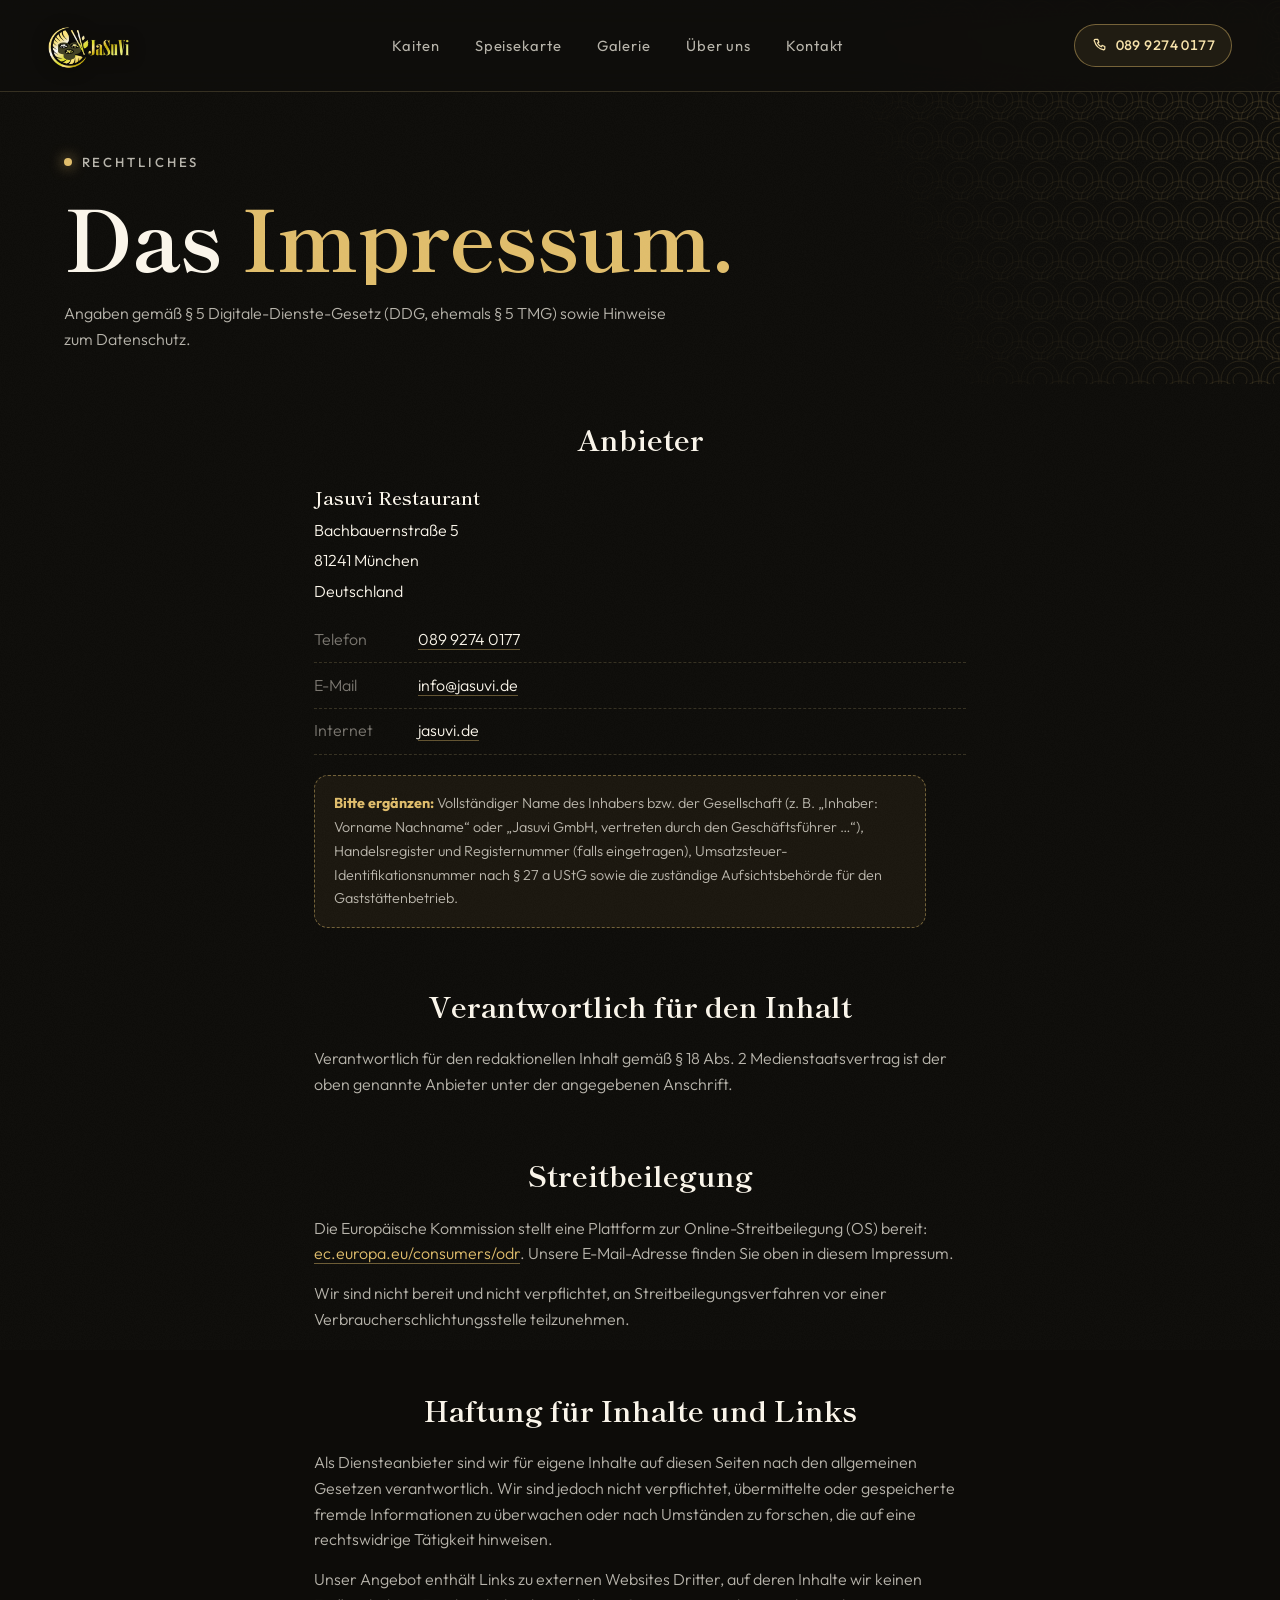
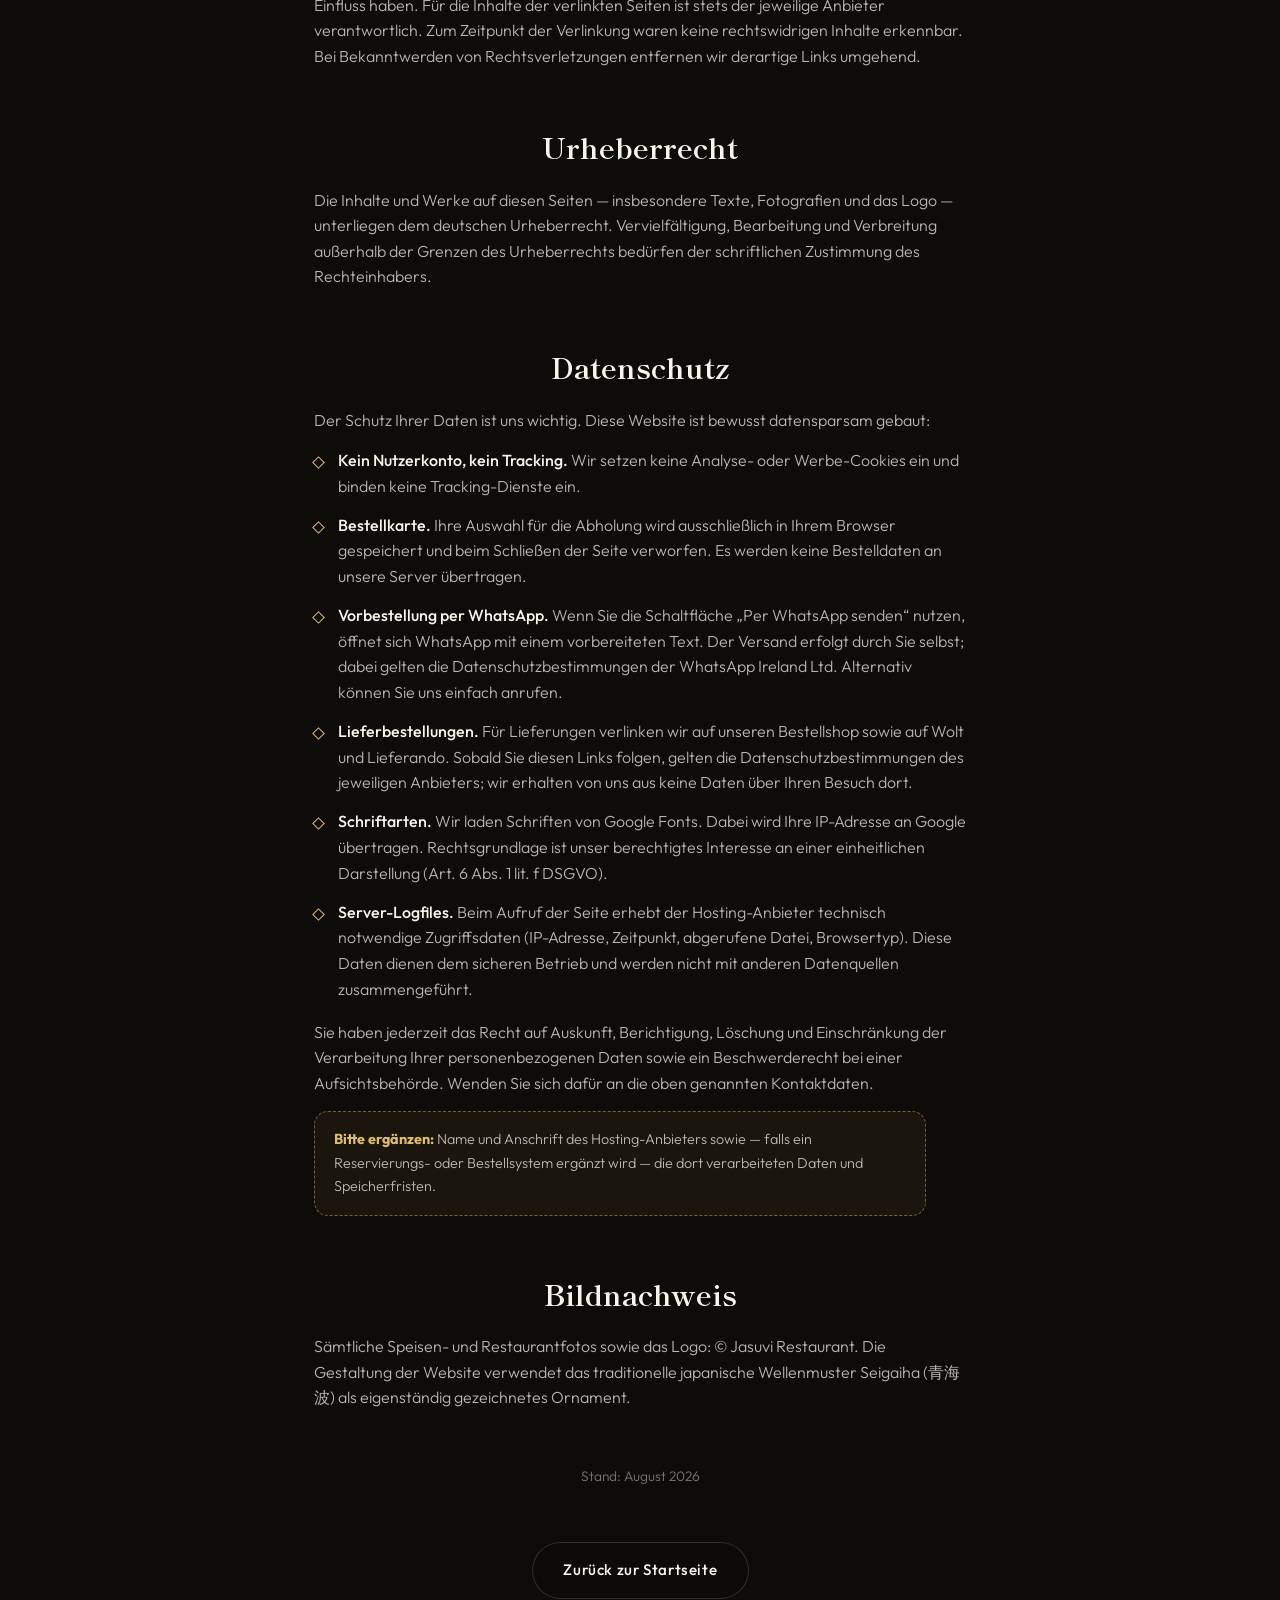
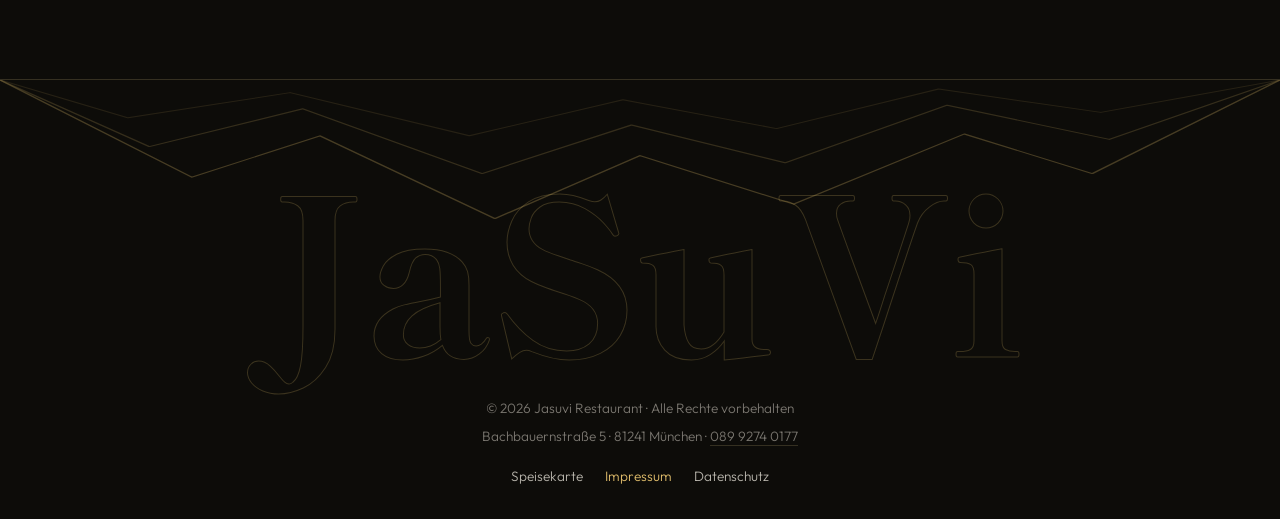
==== commit 61f8f7b5: "Bestellkarte auf Abholung geschaerft Die Bestellkarte stand bisher zwischen den Stuehlen: umstaendli" ====
--- a/impressum.html
+++ b/impressum.html
@@ -116,11 +116,15 @@
         <ul class="legal-points">
           <li><strong>Kein Nutzerkonto, kein Tracking.</strong> Wir setzen keine Analyse- oder Werbe-Cookies ein
           und binden keine Tracking-Dienste ein.</li>
-          <li><strong>Bestellkarte.</strong> Ihre Auswahl wird ausschließlich in Ihrem Browser gespeichert und
-          beim Schließen der Seite verworfen. Es werden keine Bestelldaten an unsere Server übertragen.</li>
-          <li><strong>Bestellung per WhatsApp.</strong> Wenn Sie die Schaltfläche „Per WhatsApp senden“ nutzen,
+          <li><strong>Bestellkarte.</strong> Ihre Auswahl für die Abholung wird ausschließlich in Ihrem Browser
+          gespeichert und beim Schließen der Seite verworfen. Es werden keine Bestelldaten an unsere Server
+          übertragen.</li>
+          <li><strong>Vorbestellung per WhatsApp.</strong> Wenn Sie die Schaltfläche „Per WhatsApp senden“ nutzen,
           öffnet sich WhatsApp mit einem vorbereiteten Text. Der Versand erfolgt durch Sie selbst; dabei gelten
           die Datenschutzbestimmungen der WhatsApp Ireland Ltd. Alternativ können Sie uns einfach anrufen.</li>
+          <li><strong>Lieferbestellungen.</strong> Für Lieferungen verlinken wir auf unseren Bestellshop sowie
+          auf Wolt und Lieferando. Sobald Sie diesen Links folgen, gelten die Datenschutzbestimmungen des
+          jeweiligen Anbieters; wir erhalten von uns aus keine Daten über Ihren Besuch dort.</li>
           <li><strong>Schriftarten.</strong> Wir laden Schriften von Google Fonts. Dabei wird Ihre IP-Adresse an
           Google übertragen. Rechtsgrundlage ist unser berechtigtes Interesse an einer einheitlichen
           Darstellung (Art. 6 Abs. 1 lit. f DSGVO).</li>
--- a/styles.css
+++ b/styles.css
@@ -1076,16 +1076,51 @@
 }
 .cart-total.is-bumping { transform: scale(1.12); }
 .cart-foot-hint { font-size: 0.84rem; color: var(--paper-faint); margin-bottom: 0.9rem; }
-.cart-partner {
-  display: flex; justify-content: center; align-items: baseline; gap: 0.5rem;
-  margin-top: 1rem;
-  font-size: 0.84rem; color: var(--paper-faint);
-}
-.cart-partner a { color: var(--paper-dim); border-bottom: 1px solid var(--line); transition: color 0.3s ease; }
-.cart-partner a:hover { color: var(--gold); }
-.cart-partner i { font-style: normal; }
+/* Weitere Bestellwege in der Bestellkarte */
+.order-ways {
+  margin-top: 1.1rem; padding-top: 1.1rem;
+  border-top: 1px dashed var(--line);
+  display: grid; gap: 0.6rem;
+}
+.order-ways-title {
+  font-size: 0.78rem; letter-spacing: 0.14em; text-transform: uppercase;
+  color: var(--paper-faint); text-align: center;
+}
+.order-way {
+  display: flex; align-items: center; gap: 0.7rem;
+  padding: 0.7rem 0.9rem;
+  border: 1px solid var(--line); border-radius: 14px;
+  background: rgba(224, 189, 107, 0.06);
+  transition: border-color 0.35s ease, background 0.35s ease, transform 0.35s var(--ease-out);
+}
+.order-way:hover { border-color: var(--gold); background: rgba(224, 189, 107, 0.14); }
+.order-way:active { transform: scale(0.985); }
+.order-way-icon {
+  display: grid; place-items: center; flex: none;
+  width: 34px; height: 34px; border-radius: 50%;
+  background: linear-gradient(160deg, var(--gold-bright), var(--gold) 55%, var(--gold-deep));
+  color: var(--on-gold);
+}
+.order-way-text { flex: 1; display: grid; }
+.order-way-text strong { font-size: 0.94rem; font-weight: 600; }
+.order-way-text small { font-size: 0.76rem; color: var(--paper-faint); }
+.order-way-arrow { flex: none; color: var(--paper-faint); }
+.order-way-row { display: flex; gap: 0.5rem; }
+.order-way-row a {
+  flex: 1; text-align: center;
+  padding: 0.55rem 0.6rem;
+  border: 1px solid var(--line); border-radius: 12px;
+  font-size: 0.84rem; color: var(--paper-dim);
+  transition: color 0.3s ease, border-color 0.3s ease, background 0.3s ease;
+}
+.order-way-row a:hover { color: var(--gold); border-color: rgba(224, 189, 107, 0.5); background: rgba(224, 189, 107, 0.07); }
 
 /* ═══════════ Checkout (ohne Backend) ═══════════ */
+.cart-mode-hint {
+  font-size: 0.84rem; color: var(--paper-dim);
+  text-align: center; margin-bottom: 0.8rem;
+}
+.cart-mode-hint strong { color: var(--gold); font-weight: 600; }
 .checkout { display: grid; gap: 0.75rem; margin-top: 0.9rem; }
 .checkout-art { display: flex; gap: 0.6rem; border: none; }
 .checkout-art label { flex: 1; cursor: pointer; }
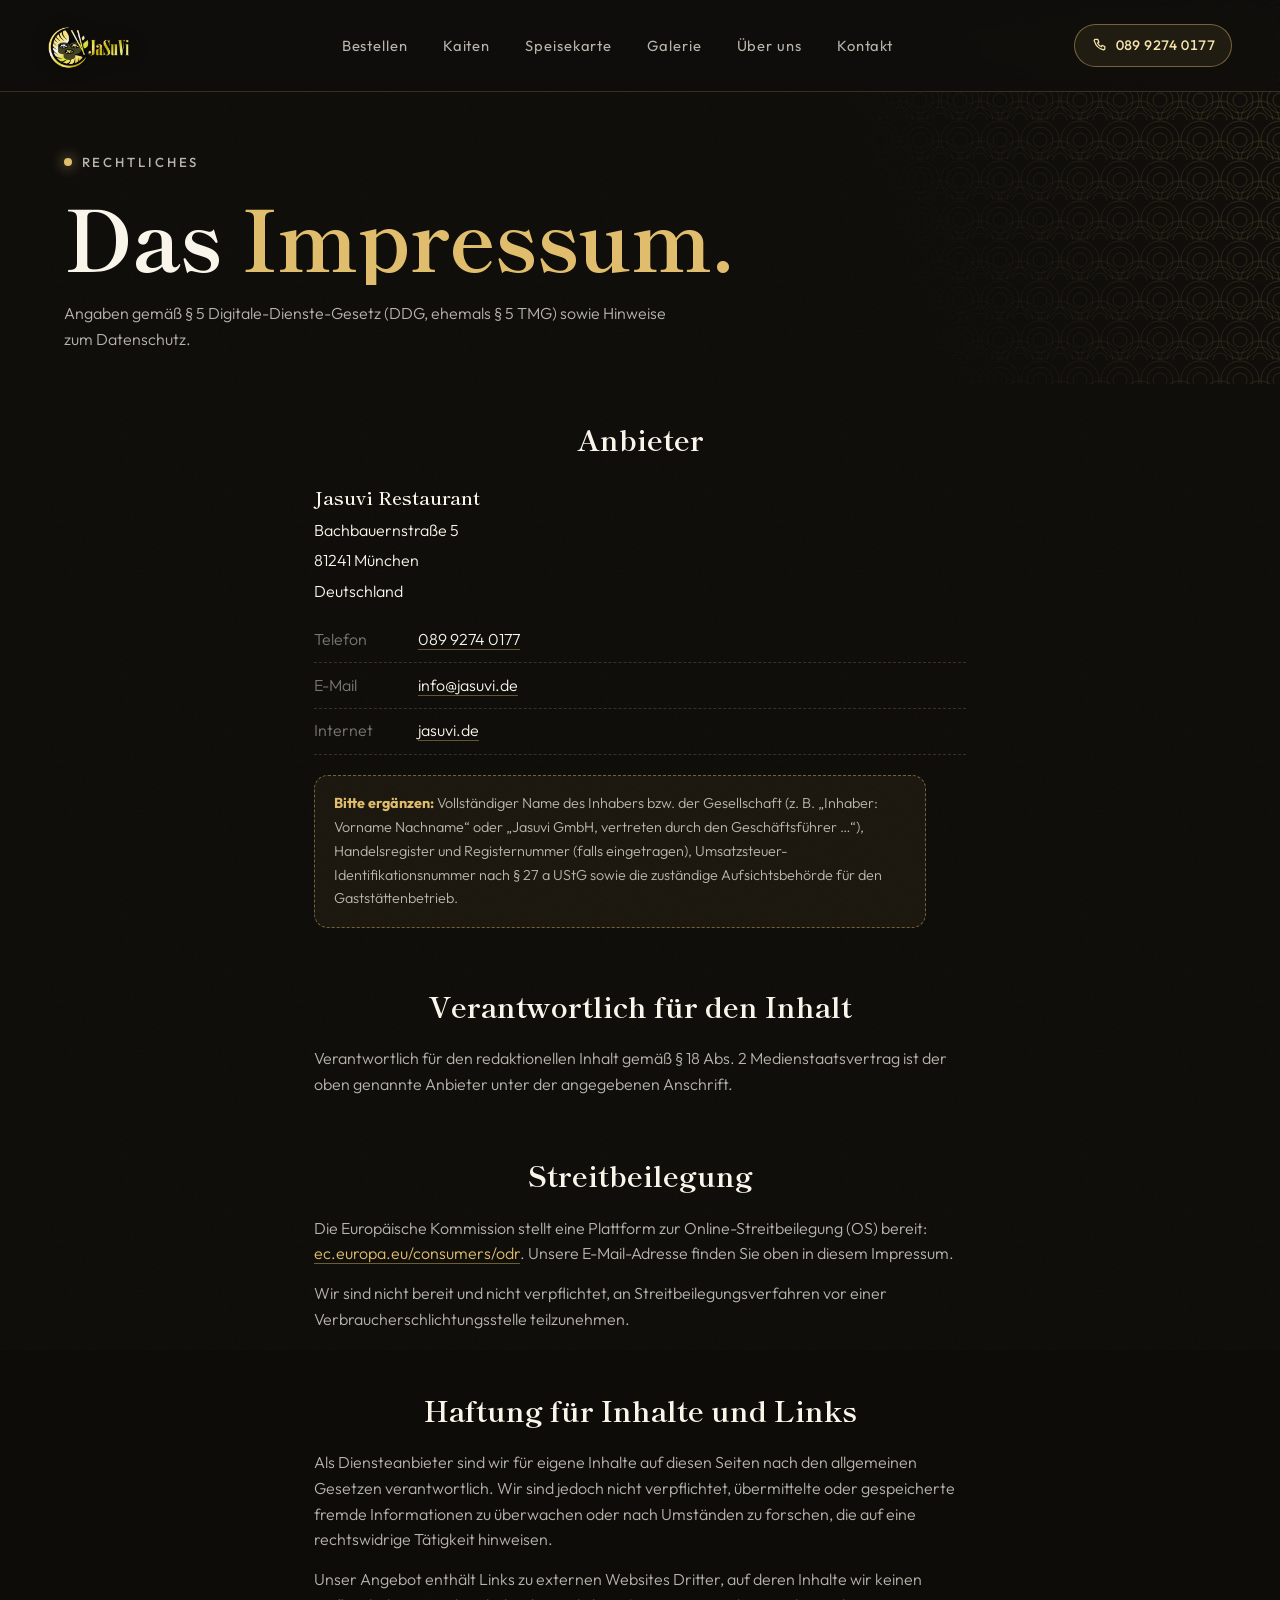
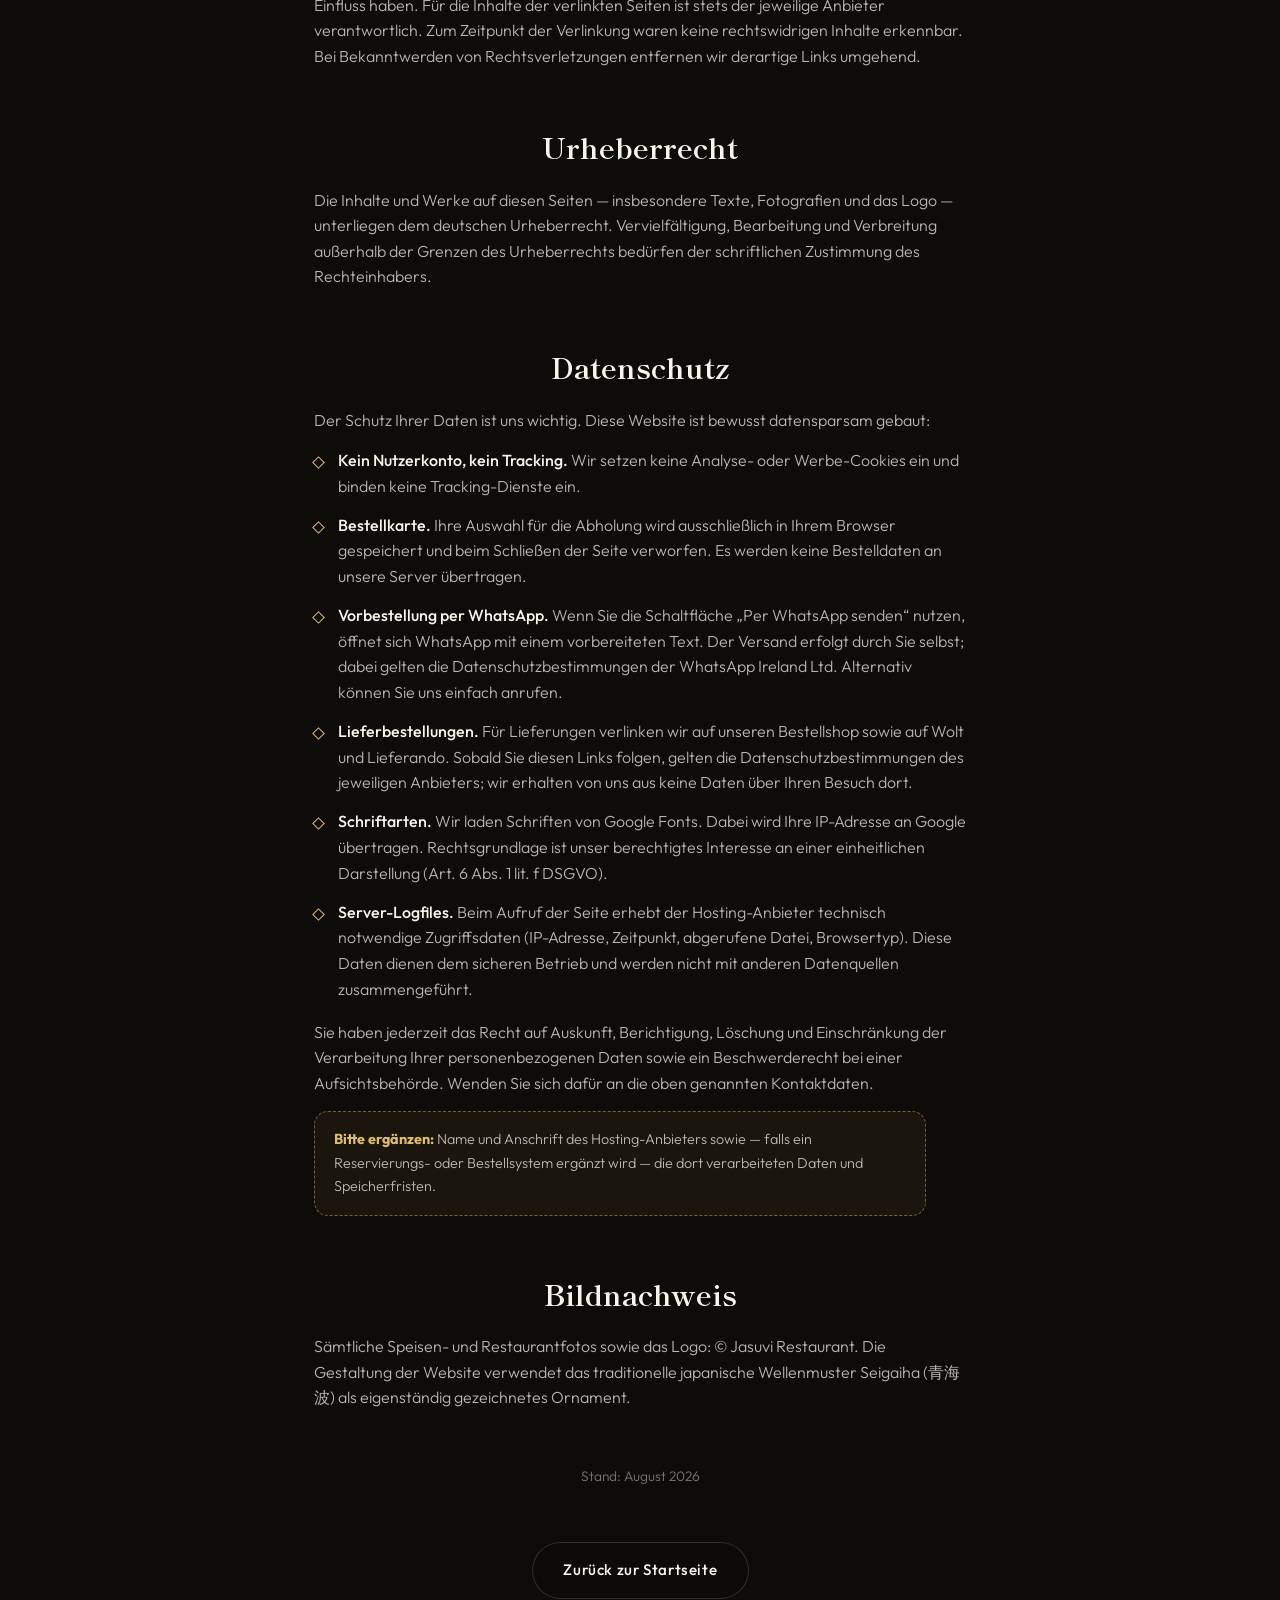
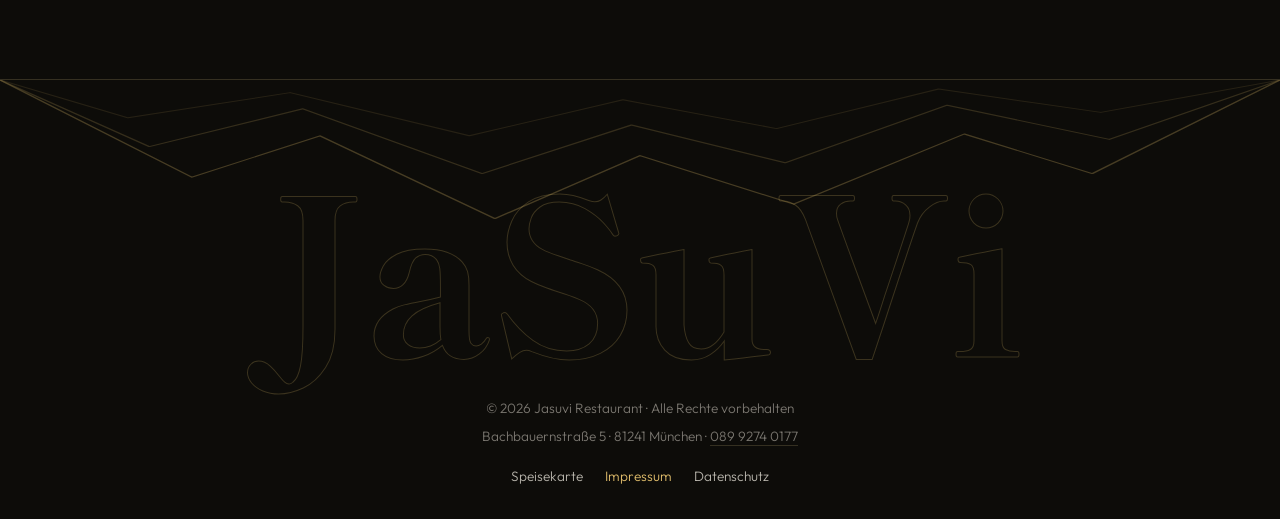
==== commit 23b3de91: "Bestellwege trennen: Abholung schaerfen, Lieferung nach oben - Neue Sektion "Bestellen" direkt nach " ====
--- a/impressum.html
+++ b/impressum.html
@@ -22,6 +22,7 @@
       <img class="brand-logo" src="img/logo.png" alt="JaSuVi — Japanisches Restaurant" width="146" height="80">
     </a>
     <nav class="site-nav" aria-label="Hauptnavigation">
+      <a href="index.html#bestellen" class="nav-link" data-magnetic>Bestellen</a>
       <a href="index.html#kaiten" class="nav-link" data-magnetic>Kaiten</a>
       <a href="speisekarte.html" class="nav-link" data-magnetic>Speisekarte</a>
       <a href="index.html#galerie" class="nav-link" data-magnetic>Galerie</a>
--- a/styles.css
+++ b/styles.css
@@ -431,6 +431,131 @@
 }
 .philo-card p { color: var(--paper-dim); font-size: 0.97rem; }
 
+/* ═══════════ Bestellen — zwei Wege ═══════════ */
+.ordering {
+  position: relative;
+  background: var(--ink-2);
+  border-bottom: 1px solid var(--line);
+  overflow: hidden;
+}
+.ordering::before {
+  content: ""; position: absolute; inset: 0;
+  background-image: var(--seigaiha);
+  background-size: 130px;
+  opacity: 0.05;
+  pointer-events: none;
+}
+.ordering-grid {
+  position: relative;
+  display: grid; gap: clamp(2rem, 5vw, 4rem);
+  grid-template-columns: minmax(0, 0.85fr) minmax(0, 1.15fr);
+  align-items: center;
+  max-width: 1280px; margin-inline: auto;
+}
+.ordering-photo {
+  position: relative; margin: 0;
+  border-radius: 26px; overflow: hidden;
+  border: 1px solid var(--line);
+  aspect-ratio: 4 / 5;
+}
+.ordering-photo img {
+  width: 100%; height: 100%; object-fit: cover; display: block;
+  transition: transform 1.2s var(--ease-out);
+}
+.ordering-photo-frame {
+  position: absolute; inset: 12px;
+  border: 1px solid rgba(224, 189, 107, 0.28);
+  border-radius: 18px;
+  pointer-events: none;
+}
+.ordering-photo::after {
+  content: ""; position: absolute; inset: 0;
+  background: linear-gradient(180deg, rgba(13, 12, 9, 0) 45%, rgba(13, 12, 9, 0.62) 100%);
+  pointer-events: none;
+}
+@media (hover: hover) and (pointer: fine) {
+  .ordering-photo:hover img { transform: scale(1.05); }
+}
+.ordering-text .section-title { margin-top: 0.4rem; }
+.ordering-cards {
+  display: grid; gap: 1rem;
+  grid-template-columns: repeat(auto-fit, minmax(250px, 1fr));
+  margin-top: clamp(1.8rem, 4vw, 2.6rem);
+}
+.ordering-card {
+  position: relative;
+  display: flex; flex-direction: column;
+  padding: 1.9rem 1.7rem 1.7rem;
+  border: 1px solid var(--line); border-radius: 22px;
+  background: linear-gradient(160deg, var(--ink-3), var(--ink));
+  transition: border-color 0.4s ease, opacity 0.9s var(--ease-out),
+              transform 0.9s var(--ease-out);
+}
+.ordering-card:hover { border-color: rgba(224, 189, 107, 0.42); }
+.ordering-card-primary {
+  border-color: rgba(224, 189, 107, 0.4);
+  background:
+    radial-gradient(120% 90% at 0% 0%, rgba(224, 189, 107, 0.12), transparent 60%),
+    linear-gradient(160deg, var(--ink-3), var(--ink));
+}
+.ordering-card-icon {
+  display: inline-flex; align-items: center; justify-content: center;
+  width: 46px; height: 46px; margin-bottom: 1.1rem;
+  border-radius: 50%;
+  border: 1px solid rgba(224, 189, 107, 0.36);
+  color: var(--gold);
+  background: rgba(224, 189, 107, 0.08);
+}
+.ordering-card h3 {
+  font-family: var(--font-display); font-weight: 600;
+  font-size: 1.28rem; margin-bottom: 0.6rem;
+}
+.ordering-card p {
+  color: var(--paper-dim); font-size: 0.95rem; line-height: 1.65;
+}
+.ordering-card-actions {
+  display: flex; flex-wrap: wrap; gap: 0.6rem;
+  margin-top: auto; padding-top: 1.4rem;
+}
+.partner-links {
+  display: flex; flex-wrap: wrap; gap: 0.5rem;
+  margin-top: auto; padding-top: 1.4rem;
+}
+.partner-link {
+  display: inline-flex; align-items: center; gap: 0.45rem;
+  padding: 0.62rem 0.95rem;
+  border: 1px solid var(--line); border-radius: 999px;
+  color: var(--paper-dim); text-decoration: none;
+  font-size: 0.86rem; font-weight: 500;
+  transition: color 0.3s ease, border-color 0.3s ease, background-color 0.3s ease;
+}
+.partner-link svg { flex: none; opacity: 0.7; }
+.partner-link:hover {
+  color: var(--gold-bright);
+  border-color: rgba(224, 189, 107, 0.5);
+  background: rgba(224, 189, 107, 0.09);
+}
+.partner-link:active { transform: scale(0.97); }
+
+/* Abholhinweis — dezente Zeile unter Band und Karte */
+.pickup-note {
+  display: flex; align-items: center; justify-content: center;
+  flex-wrap: wrap; gap: 0.55rem;
+  margin: clamp(1.6rem, 4vw, 2.4rem) auto 0;
+  padding: 0.72rem 1.25rem;
+  max-width: max-content;
+  border: 1px solid var(--line); border-radius: 999px;
+  background: rgba(224, 189, 107, 0.05);
+  color: var(--paper-dim);
+  font-size: 0.88rem; line-height: 1.5;
+  text-align: center;
+}
+.pickup-note svg { flex: none; color: var(--gold); }
+.pickup-note strong { color: var(--gold-bright); font-weight: 600; }
+.pickup-note a { color: var(--paper-dim); text-decoration: underline;
+  text-decoration-color: rgba(224, 189, 107, 0.4); text-underline-offset: 3px; }
+.pickup-note a:hover { color: var(--gold-bright); }
+
 /* ═══════════ Kaiten — rundes Band in der Draufsicht ═══════════ */
 .kaiten {
   position: relative;
@@ -1076,44 +1201,6 @@
 }
 .cart-total.is-bumping { transform: scale(1.12); }
 .cart-foot-hint { font-size: 0.84rem; color: var(--paper-faint); margin-bottom: 0.9rem; }
-/* Weitere Bestellwege in der Bestellkarte */
-.order-ways {
-  margin-top: 1.1rem; padding-top: 1.1rem;
-  border-top: 1px dashed var(--line);
-  display: grid; gap: 0.6rem;
-}
-.order-ways-title {
-  font-size: 0.78rem; letter-spacing: 0.14em; text-transform: uppercase;
-  color: var(--paper-faint); text-align: center;
-}
-.order-way {
-  display: flex; align-items: center; gap: 0.7rem;
-  padding: 0.7rem 0.9rem;
-  border: 1px solid var(--line); border-radius: 14px;
-  background: rgba(224, 189, 107, 0.06);
-  transition: border-color 0.35s ease, background 0.35s ease, transform 0.35s var(--ease-out);
-}
-.order-way:hover { border-color: var(--gold); background: rgba(224, 189, 107, 0.14); }
-.order-way:active { transform: scale(0.985); }
-.order-way-icon {
-  display: grid; place-items: center; flex: none;
-  width: 34px; height: 34px; border-radius: 50%;
-  background: linear-gradient(160deg, var(--gold-bright), var(--gold) 55%, var(--gold-deep));
-  color: var(--on-gold);
-}
-.order-way-text { flex: 1; display: grid; }
-.order-way-text strong { font-size: 0.94rem; font-weight: 600; }
-.order-way-text small { font-size: 0.76rem; color: var(--paper-faint); }
-.order-way-arrow { flex: none; color: var(--paper-faint); }
-.order-way-row { display: flex; gap: 0.5rem; }
-.order-way-row a {
-  flex: 1; text-align: center;
-  padding: 0.55rem 0.6rem;
-  border: 1px solid var(--line); border-radius: 12px;
-  font-size: 0.84rem; color: var(--paper-dim);
-  transition: color 0.3s ease, border-color 0.3s ease, background 0.3s ease;
-}
-.order-way-row a:hover { color: var(--gold); border-color: rgba(224, 189, 107, 0.5); background: rgba(224, 189, 107, 0.07); }
 
 /* ═══════════ Checkout (ohne Backend) ═══════════ */
 .cart-mode-hint {
@@ -1441,6 +1528,11 @@
   background: var(--gold);
   box-shadow: 0 0 18px rgba(224, 189, 107, 0.8);
   pointer-events: none;
+}
+
+@media (max-width: 980px) {
+  .ordering-grid { grid-template-columns: 1fr; }
+  .ordering-photo { aspect-ratio: 16 / 11; max-height: 340px; }
 }
 
 /* ═══════════ Responsive ═══════════ */
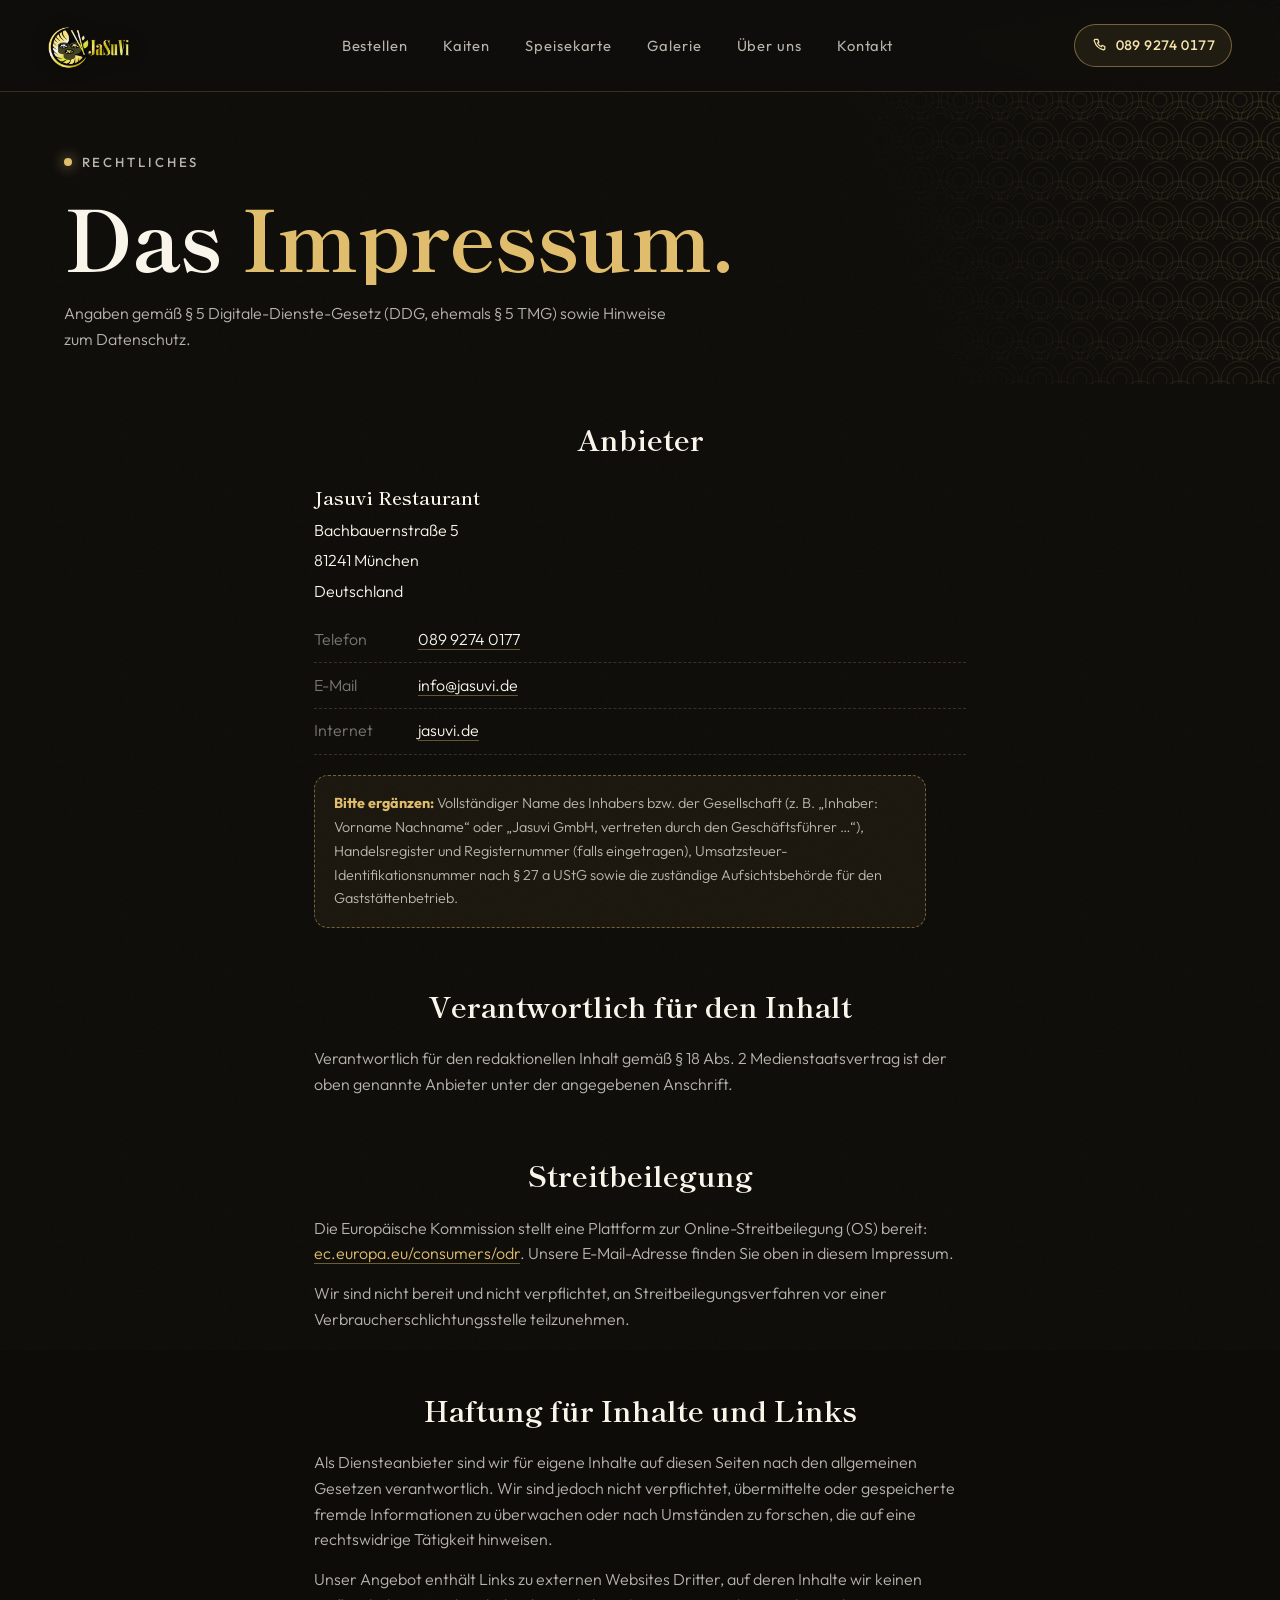
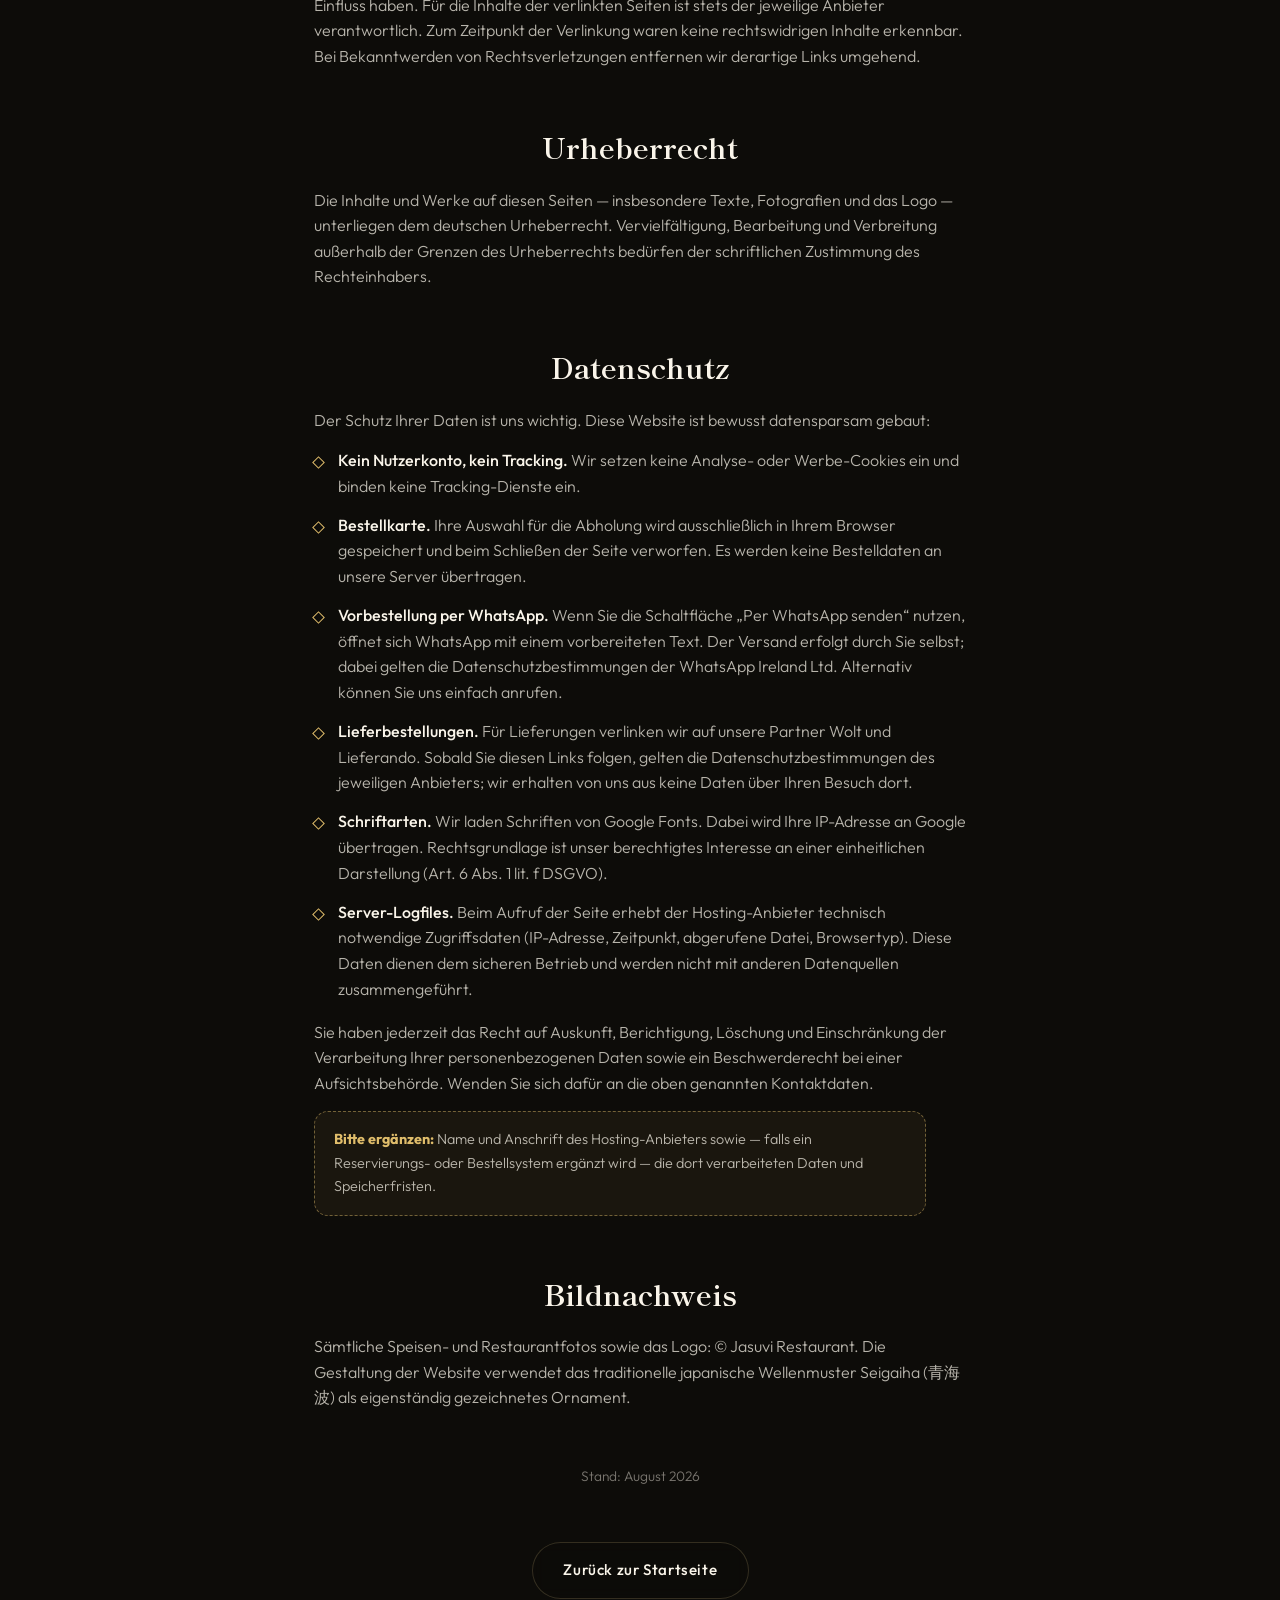
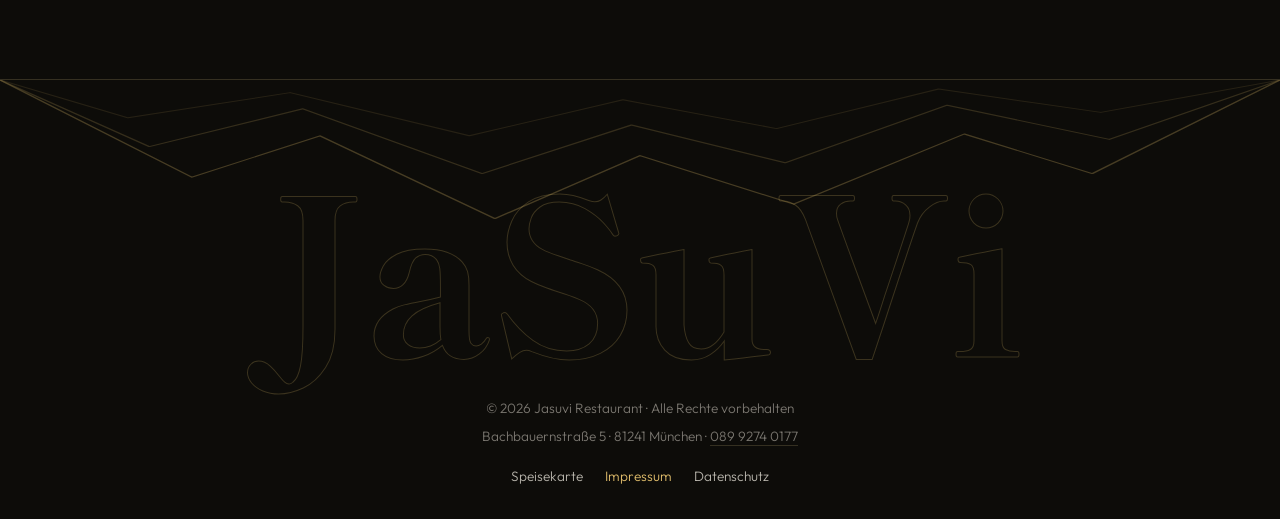
==== commit 4834dc60: "Bestellsektion entkasten, Lieferando-Dopplung raus, Pfeil aufgeraeumt - jasuvi-munchen.de ist ein Li" ====
--- a/impressum.html
+++ b/impressum.html
@@ -123,8 +123,8 @@
           <li><strong>Vorbestellung per WhatsApp.</strong> Wenn Sie die Schaltfläche „Per WhatsApp senden“ nutzen,
           öffnet sich WhatsApp mit einem vorbereiteten Text. Der Versand erfolgt durch Sie selbst; dabei gelten
           die Datenschutzbestimmungen der WhatsApp Ireland Ltd. Alternativ können Sie uns einfach anrufen.</li>
-          <li><strong>Lieferbestellungen.</strong> Für Lieferungen verlinken wir auf unseren Bestellshop sowie
-          auf Wolt und Lieferando. Sobald Sie diesen Links folgen, gelten die Datenschutzbestimmungen des
+          <li><strong>Lieferbestellungen.</strong> Für Lieferungen verlinken wir auf unsere Partner
+          Wolt und Lieferando. Sobald Sie diesen Links folgen, gelten die Datenschutzbestimmungen des
           jeweiligen Anbieters; wir erhalten von uns aus keine Daten über Ihren Besuch dort.</li>
           <li><strong>Schriftarten.</strong> Wir laden Schriften von Google Fonts. Dabei wird Ihre IP-Adresse an
           Google übertragen. Rechtsgrundlage ist unser berechtigtes Interesse an einer einheitlichen
--- a/styles.css
+++ b/styles.css
@@ -477,84 +477,58 @@
   .ordering-photo:hover img { transform: scale(1.05); }
 }
 .ordering-text .section-title { margin-top: 0.4rem; }
-.ordering-cards {
-  display: grid; gap: 1rem;
-  grid-template-columns: repeat(auto-fit, minmax(250px, 1fr));
-  margin-top: clamp(1.8rem, 4vw, 2.6rem);
-}
-.ordering-card {
-  position: relative;
+
+/* Zwei Wege — ohne Kästen, nur eine feine Trennlinie */
+.ordering-ways {
+  display: grid; gap: clamp(1.8rem, 4vw, 3.2rem);
+  grid-template-columns: repeat(auto-fit, minmax(230px, 1fr));
+  margin-top: clamp(2rem, 4.5vw, 3rem);
+}
+.ordering-way {
   display: flex; flex-direction: column;
-  padding: 1.9rem 1.7rem 1.7rem;
-  border: 1px solid var(--line); border-radius: 22px;
-  background: linear-gradient(160deg, var(--ink-3), var(--ink));
-  transition: border-color 0.4s ease, opacity 0.9s var(--ease-out),
-              transform 0.9s var(--ease-out);
-}
-.ordering-card:hover { border-color: rgba(224, 189, 107, 0.42); }
-.ordering-card-primary {
-  border-color: rgba(224, 189, 107, 0.4);
-  background:
-    radial-gradient(120% 90% at 0% 0%, rgba(224, 189, 107, 0.12), transparent 60%),
-    linear-gradient(160deg, var(--ink-3), var(--ink));
-}
-.ordering-card-icon {
-  display: inline-flex; align-items: center; justify-content: center;
-  width: 46px; height: 46px; margin-bottom: 1.1rem;
-  border-radius: 50%;
-  border: 1px solid rgba(224, 189, 107, 0.36);
-  color: var(--gold);
-  background: rgba(224, 189, 107, 0.08);
-}
-.ordering-card h3 {
+  padding-top: 1.2rem;
+  border-top: 1px solid var(--line);
+  transition: opacity 0.9s var(--ease-out), transform 0.9s var(--ease-out);
+}
+.ordering-way h3 {
   font-family: var(--font-display); font-weight: 600;
-  font-size: 1.28rem; margin-bottom: 0.6rem;
-}
-.ordering-card p {
-  color: var(--paper-dim); font-size: 0.95rem; line-height: 1.65;
-}
-.ordering-card-actions {
-  display: flex; flex-wrap: wrap; gap: 0.6rem;
+  font-size: 1.22rem; letter-spacing: 0.01em;
+  margin-bottom: 0.45rem;
+}
+.ordering-way p {
+  color: var(--paper-dim); font-size: 0.93rem; line-height: 1.6;
+  max-width: 30ch;
+}
+.ordering-way-actions {
+  display: flex; flex-wrap: wrap; align-items: center; gap: 0.9rem;
   margin-top: auto; padding-top: 1.4rem;
 }
-.partner-links {
-  display: flex; flex-wrap: wrap; gap: 0.5rem;
-  margin-top: auto; padding-top: 1.4rem;
-}
 .partner-link {
-  display: inline-flex; align-items: center; gap: 0.45rem;
-  padding: 0.62rem 0.95rem;
-  border: 1px solid var(--line); border-radius: 999px;
+  display: inline-flex; align-items: center; gap: 0.4rem;
   color: var(--paper-dim); text-decoration: none;
-  font-size: 0.86rem; font-weight: 500;
-  transition: color 0.3s ease, border-color 0.3s ease, background-color 0.3s ease;
-}
-.partner-link svg { flex: none; opacity: 0.7; }
-.partner-link:hover {
-  color: var(--gold-bright);
-  border-color: rgba(224, 189, 107, 0.5);
-  background: rgba(224, 189, 107, 0.09);
-}
-.partner-link:active { transform: scale(0.97); }
-
-/* Abholhinweis — dezente Zeile unter Band und Karte */
+  font-size: 0.92rem; font-weight: 500;
+  padding-bottom: 2px;
+  border-bottom: 1px solid rgba(224, 189, 107, 0.32);
+  transition: color 0.3s ease, border-color 0.3s ease;
+}
+.partner-link svg { flex: none; opacity: 0.65; }
+.partner-link:hover { color: var(--gold-bright); border-color: var(--gold); }
+
+/* Abholhinweis — eine Zeile, kein Kasten */
 .pickup-note {
-  display: flex; align-items: center; justify-content: center;
-  flex-wrap: wrap; gap: 0.55rem;
-  margin: clamp(1.6rem, 4vw, 2.4rem) auto 0;
-  padding: 0.72rem 1.25rem;
-  max-width: max-content;
-  border: 1px solid var(--line); border-radius: 999px;
-  background: rgba(224, 189, 107, 0.05);
-  color: var(--paper-dim);
-  font-size: 0.88rem; line-height: 1.5;
+  margin: clamp(1.6rem, 4vw, 2.2rem) auto 0;
+  max-width: 52ch;
+  color: var(--paper-faint);
+  font-size: 0.88rem; line-height: 1.6;
   text-align: center;
 }
-.pickup-note svg { flex: none; color: var(--gold); }
-.pickup-note strong { color: var(--gold-bright); font-weight: 600; }
-.pickup-note a { color: var(--paper-dim); text-decoration: underline;
-  text-decoration-color: rgba(224, 189, 107, 0.4); text-underline-offset: 3px; }
-.pickup-note a:hover { color: var(--gold-bright); }
+.pickup-note strong { color: var(--gold); font-weight: 600; }
+.pickup-note a {
+  color: var(--paper-dim); text-decoration: none;
+  border-bottom: 1px solid rgba(224, 189, 107, 0.3);
+  transition: color 0.3s ease, border-color 0.3s ease;
+}
+.pickup-note a:hover { color: var(--gold-bright); border-color: var(--gold); }
 
 /* ═══════════ Kaiten — rundes Band in der Draufsicht ═══════════ */
 .kaiten {
@@ -1434,20 +1408,23 @@
 
 /* Zurück zum Navigator */
 .to-top {
-  position: fixed; right: clamp(1rem, 3vw, 2rem); bottom: clamp(1rem, 3vw, 2rem);
+  position: fixed; right: clamp(1rem, 3vw, 2.2rem); bottom: clamp(1rem, 3vw, 2.2rem);
   z-index: 90;
-  display: flex; align-items: center; gap: 0.45rem;
-  padding: 0.7rem 1.05rem;
-  border: 1px solid var(--gold); border-radius: 999px;
-  background: linear-gradient(160deg, var(--gold-bright), var(--gold) 55%, var(--gold-deep));
-  color: var(--on-gold); font-size: 0.85rem; font-weight: 600;
-  box-shadow: 0 12px 32px rgba(0, 0, 0, 0.5);
-  opacity: 0; transform: translateY(14px) scale(0.96);
+  display: grid; place-items: center;
+  width: 46px; height: 46px; padding: 0;
+  border: 1px solid rgba(224, 189, 107, 0.4); border-radius: 50%;
+  background: rgba(21, 19, 14, 0.82);
+  backdrop-filter: blur(10px); -webkit-backdrop-filter: blur(10px);
+  color: var(--gold);
+  box-shadow: 0 8px 24px rgba(0, 0, 0, 0.45);
+  opacity: 0; transform: translateY(10px);
   pointer-events: none;
-  transition: opacity 0.4s ease, transform 0.4s var(--ease-out);
-}
-.to-top.is-visible { opacity: 1; transform: translateY(0) scale(1); pointer-events: auto; }
-.to-top:active { transform: scale(0.95); }
+  transition: opacity 0.35s ease, transform 0.35s var(--ease-out),
+              border-color 0.3s ease, color 0.3s ease;
+}
+.to-top.is-visible { opacity: 1; transform: translateY(0); pointer-events: auto; }
+.to-top:hover { border-color: var(--gold); color: var(--gold-bright); }
+.to-top:active { transform: scale(0.92); }
 
 .card-note { margin: 0 auto; max-width: 1000px; padding: 0 clamp(1.2rem, 5vw, 5rem) 4rem; }
 
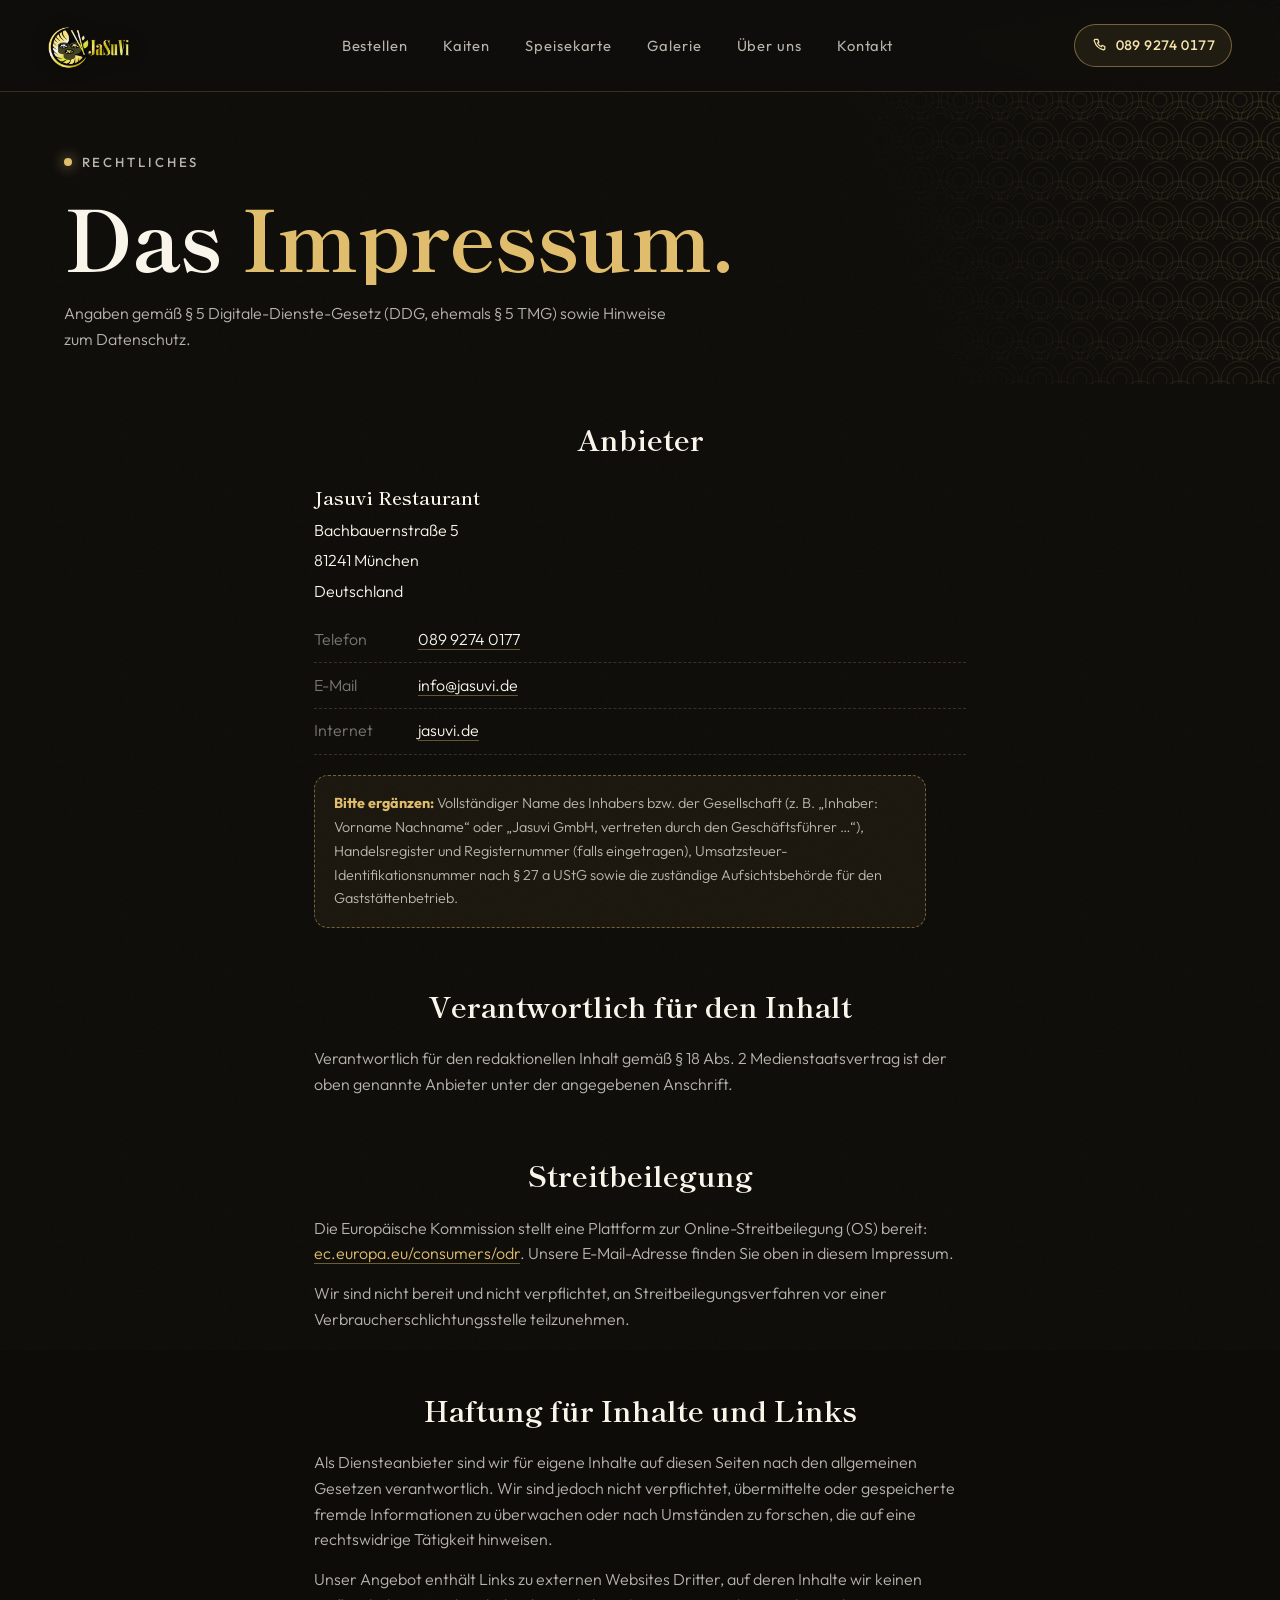
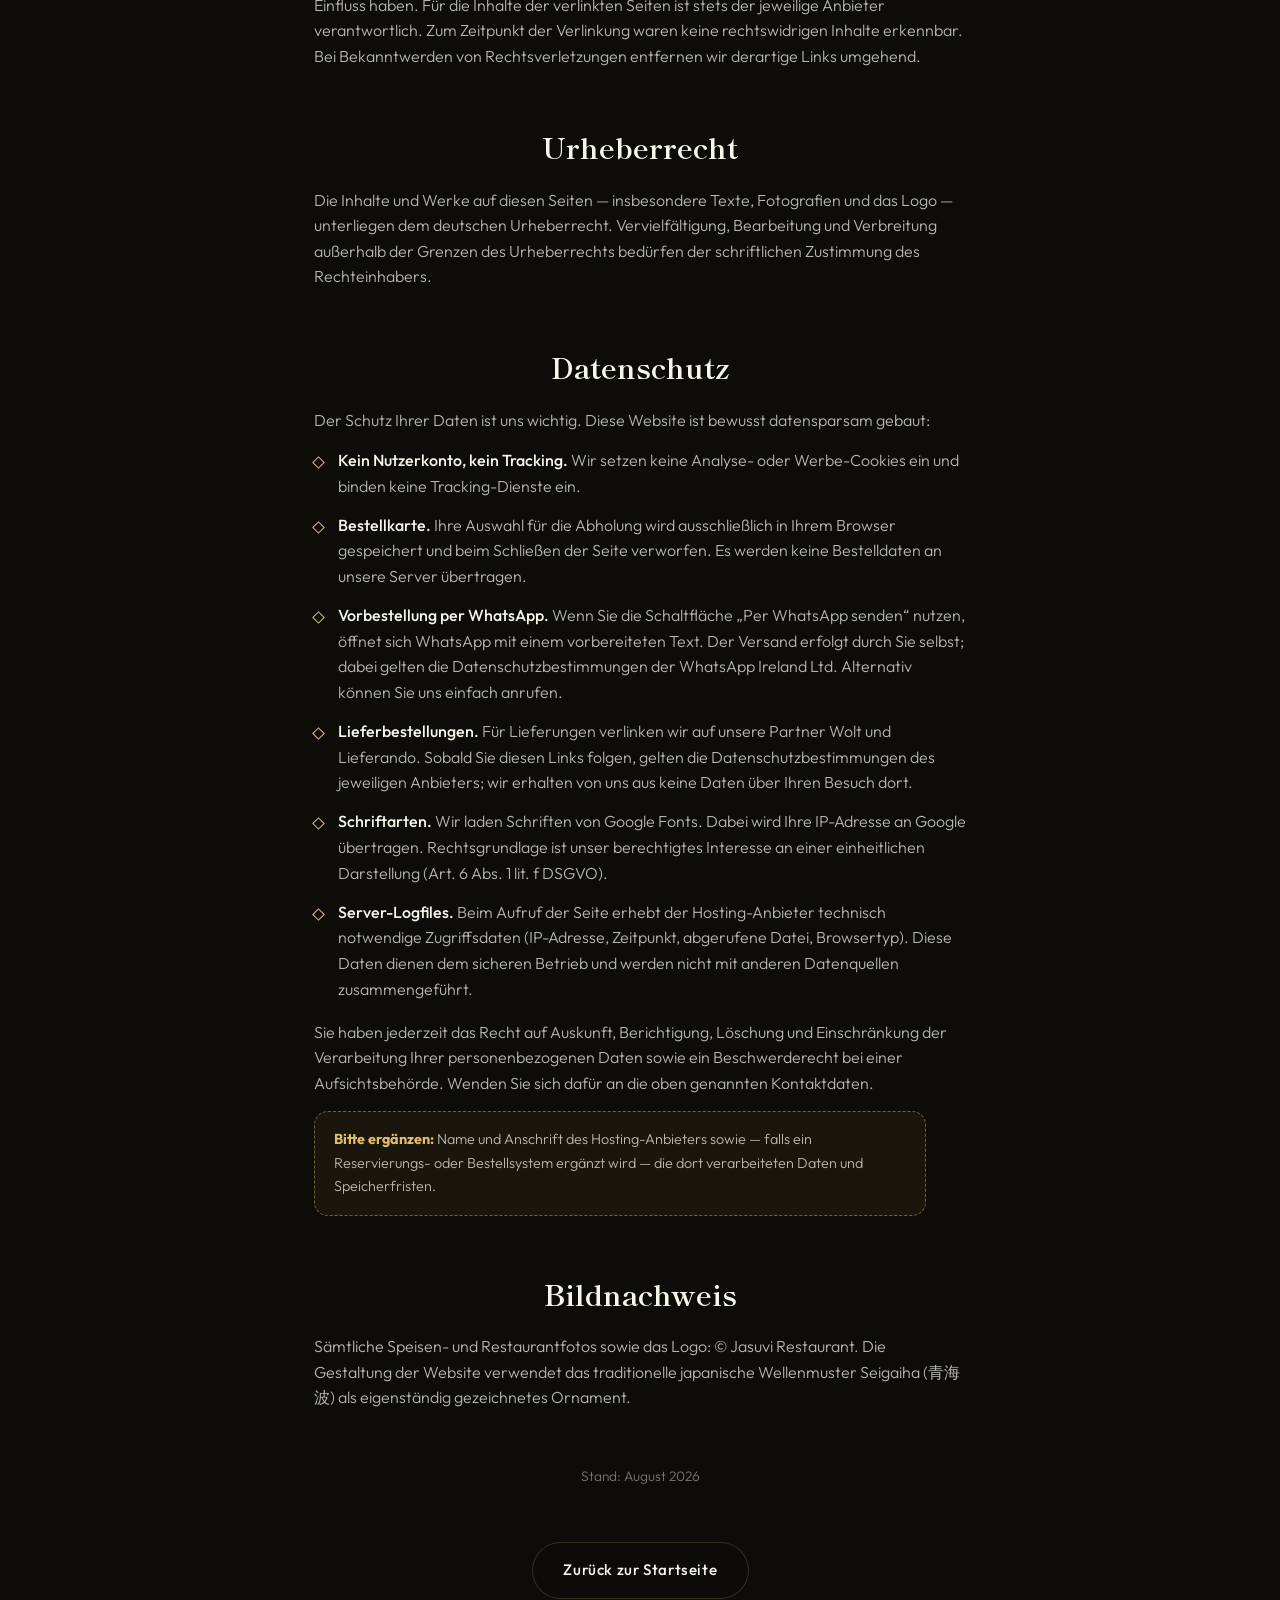
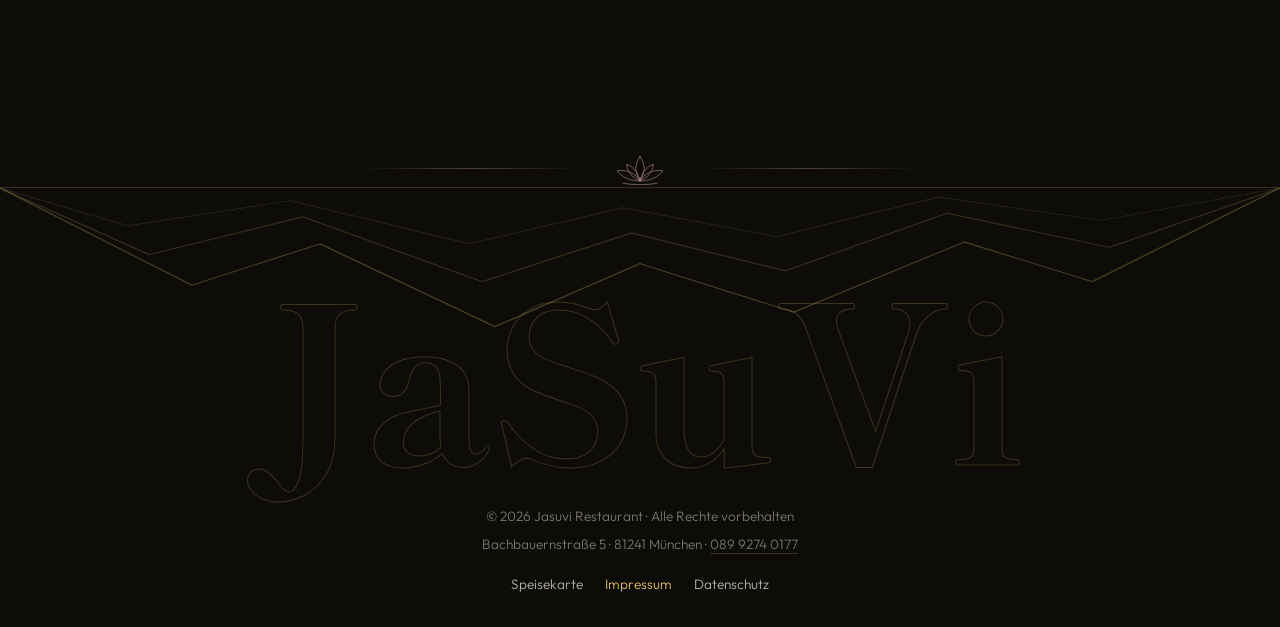
==== commit 0a821f24: "Lotus als rosé Ornament einfuehren Rosa neben Gold auf Schwarz kippt schnell ins Billige, darum ein " ====
--- a/impressum.html
+++ b/impressum.html
@@ -157,6 +157,13 @@
       </div>
     </div>
 
+    <!-- ══════════ Lotus-Teiler ══════════ -->
+    <div class="lotus-divider reveal-up in-view" aria-hidden="true">
+      <span class="lotus-rule"></span>
+      <span class="lotus-mark"></span>
+      <span class="lotus-rule"></span>
+    </div>
+
     <!-- ══════════ Footer ══════════ -->
     <footer class="footer">
       <div class="footer-word" aria-hidden="true">JaSuVi</div>
--- a/styles.css
+++ b/styles.css
@@ -23,6 +23,10 @@
   --header-h: 92px;
   /* Seigaiha (青海波) — traditionelles Wellenmuster als goldenes Ornament */
   --seigaiha: url("data:image/svg+xml,%3Csvg xmlns='http://www.w3.org/2000/svg' width='80' height='40' viewBox='0 0 80 40'%3E%3Cg fill='none' stroke='%23e0bd6b' stroke-opacity='.45' stroke-width='1'%3E%3Ccircle cx='0' cy='20' r='19'/%3E%3Ccircle cx='0' cy='20' r='13'/%3E%3Ccircle cx='0' cy='20' r='7'/%3E%3Ccircle cx='40' cy='20' r='19'/%3E%3Ccircle cx='40' cy='20' r='13'/%3E%3Ccircle cx='40' cy='20' r='7'/%3E%3Ccircle cx='80' cy='20' r='19'/%3E%3Ccircle cx='80' cy='20' r='13'/%3E%3Ccircle cx='80' cy='20' r='7'/%3E%3Ccircle cx='20' cy='40' r='19'/%3E%3Ccircle cx='20' cy='40' r='13'/%3E%3Ccircle cx='20' cy='40' r='7'/%3E%3Ccircle cx='60' cy='40' r='19'/%3E%3Ccircle cx='60' cy='40' r='13'/%3E%3Ccircle cx='60' cy='40' r='7'/%3E%3C/g%3E%3C/svg%3E");
+  /* Lotus (蓮) — gedämpftes Rosé, damit es neben dem Gold nicht schreit */
+  --lotus: #dba3aa;
+  --lotus-mark: url("data:image/svg+xml,<svg xmlns='http://www.w3.org/2000/svg' viewBox='0 0 140 92' fill='none' stroke='%23dba3aa' stroke-width='1.6' stroke-linecap='round' stroke-linejoin='round'><path d='M70 15 C84 33 85 57 70 77 C55 57 56 33 70 15Z'/><path d='M70 77 C51 72 37 57 35 35 C53 42 65 57 70 77Z'/><path d='M70 77 C89 72 103 57 105 35 C87 42 75 57 70 77Z'/><path d='M70 79 C44 78 21 69 10 52 C35 48 59 58 70 79Z'/><path d='M70 79 C96 78 119 69 130 52 C105 48 81 58 70 79Z'/><path d='M25 84 C43 90 97 90 115 84'/></svg>");
+  --petal: url("data:image/svg+xml,<svg xmlns='http://www.w3.org/2000/svg' viewBox='0 0 44 52'><path d='M22 4 C31 16 31 34 22 47 C13 34 13 16 22 4Z' fill='%23dba3aa' fill-opacity='.72' stroke='%23dba3aa' stroke-width='1.8' stroke-linejoin='round'/></svg>");
   /* Goldene Linien-Berge — Motiv der letzten Speisekarten-Seite */
   --mountains: url("data:image/svg+xml,%3Csvg xmlns='http://www.w3.org/2000/svg' width='600' height='200' viewBox='0 0 600 200' preserveAspectRatio='none'%3E%3Cg fill='none' stroke='%23e0bd6b' stroke-width='1.1' stroke-linejoin='round'%3E%3Cpath d='M0 200 L90 92 L150 138 L232 46 L300 116 L372 62 L452 140 L512 96 L600 200' stroke-opacity='.55'/%3E%3Cpath d='M0 200 L70 126 L142 168 L226 96 L296 150 L368 108 L444 172 L520 134 L600 200' stroke-opacity='.38'/%3E%3Cpath d='M0 200 L60 158 L136 186 L220 138 L292 178 L364 146 L440 190 L516 164 L600 200' stroke-opacity='.24'/%3E%3C/g%3E%3C/svg%3E");
 }
@@ -43,11 +47,23 @@
 * { margin: 0; padding: 0; box-sizing: border-box; }
 [hidden] { display: none !important; }
 
-html { scroll-behavior: smooth; }
+html {
+  scroll-behavior: smooth;
+  /* Android-WebViews (u. a. der Browser in WhatsApp) vergrößern lange
+     Textblöcke eigenmächtig. Das trifft vor allem die Laufschrift:
+     die Zeile wird breiter, die Naht zwischen den Kopien passt nicht
+     mehr und das Band läuft aus dem Tritt. */
+  -webkit-text-size-adjust: 100%;
+  text-size-adjust: 100%;
+}
 @media (prefers-reduced-motion: reduce) {
   html { scroll-behavior: auto; }
   *, *::before, *::after { animation-duration: 0.01ms !important; transition-duration: 0.01ms !important; }
 }
+
+/* Das hidden-Attribut muss auch dann greifen, wenn eine Klasse weiter
+   unten display setzt — .btn und .checkout tun das. */
+[hidden] { display: none !important; }
 
 body {
   background: var(--ink);
@@ -347,30 +363,75 @@
 .hero-rating .stars { font-size: 0.95rem; }
 .hero-rating strong { color: var(--paper); font-weight: 600; }
 
-.scroll-hint {
-  position: absolute; bottom: 2.4rem; left: 50%;
+/* ═══════════ Lotus (蓮) ═══════════
+   Das Rosé tritt nie als Textfarbe auf, nur als Ornament — so bleibt die
+   Gold-Schwarz-Ordnung bestehen und der Lotus setzt einen warmen Akzent. */
+
+/* Treibende Blütenblätter im Hero */
+.petals {
+  position: absolute; inset: 0;
+  overflow: hidden;
+  pointer-events: none;
+  z-index: 1;
+}
+.petal {
+  position: absolute; top: 0; left: var(--x);
+  width: calc(17px * var(--s)); height: calc(22px * var(--s));
+  animation: petal-fall var(--d) linear var(--delay) infinite;
+}
+.petal::before {
+  content: ""; display: block; width: 100%; height: 100%;
+  background: var(--petal) center / contain no-repeat;
+  /* Ohne eigenen Schatten verschwinden die Blätter über den hellen
+     Stellen der Fotos — mit ihm lesen sie sich auf jedem Grund. */
+  filter: drop-shadow(0 1px 3px rgba(0, 0, 0, 0.6));
+  animation: petal-sway calc(var(--d) / 3.5) ease-in-out var(--delay) infinite;
+}
+@keyframes petal-fall {
+  0%   { transform: translate3d(0, -10vh, 0); opacity: 0; }
+  9%   { opacity: 0.5; }
+  88%  { opacity: 0.36; }
+  100% { transform: translate3d(var(--drift), 104vh, 0); opacity: 0; }
+}
+@keyframes petal-sway {
+  0%, 100% { transform: translateX(-1.4vw) rotate(-26deg); }
+  50%      { transform: translateX(1.4vw) rotate(22deg); }
+}
+/* Ohne Bewegung wären es nur Krümel im Bild */
+@media (prefers-reduced-motion: reduce) { .petals { display: none; } }
+
+/* Teiler: eine Blüte zwischen zwei Haarlinien */
+.lotus-divider {
+  display: flex; align-items: center; justify-content: center;
+  gap: clamp(1rem, 3vw, 2rem);
+  padding: clamp(2.6rem, 6vw, 4.5rem) clamp(1.2rem, 5vw, 5rem) 0;
+  max-width: 900px; margin-inline: auto;
+}
+.lotus-rule {
+  flex: 1; height: 1px; max-width: 220px;
+  background: linear-gradient(90deg, transparent, rgba(219, 163, 170, 0.34), transparent);
+}
+.lotus-mark {
+  flex: none;
+  width: 54px; height: 36px;
+  background: var(--lotus-mark) center / contain no-repeat;
+  opacity: 0.85;
+}
+
+/* Großes Wasserzeichen hinter der Philosophie */
+.philosophy { position: relative; overflow: hidden; }
+.philosophy-lotus {
+  position: absolute; left: 50%; bottom: -14%;
+  width: min(120vw, 1180px); aspect-ratio: 140 / 92;
   transform: translateX(-50%);
-  display: flex; flex-direction: column; align-items: center; gap: 0.55rem;
-  color: var(--paper-faint); font-size: 0.72rem;
-  letter-spacing: 0.28em; text-transform: uppercase;
-  transition: color 0.35s ease;
-}
-.scroll-hint:hover { color: var(--paper); }
-.scroll-hint-track {
-  width: 24px; height: 40px;
-  border: 1.5px solid currentColor; border-radius: 14px;
-  display: flex; justify-content: center; padding-top: 7px;
-}
-.scroll-hint-dot {
-  width: 4px; height: 8px; border-radius: 3px;
-  background: var(--gold);
-  animation: hint-drop 1.8s var(--ease-out) infinite;
-}
-@keyframes hint-drop {
-  0% { transform: translateY(0); opacity: 1; }
-  70% { transform: translateY(14px); opacity: 0; }
-  100% { transform: translateY(0); opacity: 0; }
-}
+  background: var(--lotus-mark) center / contain no-repeat;
+  opacity: 0.055;
+  pointer-events: none;
+}
+.philosophy .section-head,
+.philosophy-grid { position: relative; }
+
+.cart-empty-lotus { display: block; margin-inline: auto; }
 
 /* ═══════════ Marquee ═══════════ */
 .marquee {
@@ -378,7 +439,12 @@
   padding: 1.1rem 0; overflow: hidden;
   background: var(--ink-2);
 }
-.marquee-track { display: flex; width: max-content; animation: marquee 26s linear infinite; }
+.marquee-track {
+  display: flex; width: max-content;
+  /* Dauer und Versatz setzt app.js aus der gemessenen Breite; die Werte
+     hier greifen nur, solange noch nicht gemessen wurde. */
+  animation: marquee 26s linear infinite;
+}
 .marquee:hover .marquee-track { animation-play-state: paused; }
 .marquee-content {
   font-family: var(--font-display); font-weight: 600;
@@ -387,7 +453,7 @@
   color: var(--paper-dim);
 }
 .marquee-content i { color: var(--gold); font-style: normal; padding: 0 0.6em; }
-@keyframes marquee { to { transform: translateX(-50%); } }
+@keyframes marquee { to { transform: translateX(calc(-1 * var(--marquee-shift, 50%))); } }
 
 /* ═══════════ Sections ═══════════ */
 .section { padding: clamp(5rem, 11vw, 9rem) clamp(1.2rem, 5vw, 5rem); }
@@ -431,63 +497,50 @@
 }
 .philo-card p { color: var(--paper-dim); font-size: 0.97rem; }
 
-/* ═══════════ Bestellen — zwei Wege ═══════════ */
+/* ═══════════ Bestellen — zwei Wege vor der Hanoi-Bildwand ═══════════ */
 .ordering {
   position: relative;
-  background: var(--ink-2);
-  border-bottom: 1px solid var(--line);
+  isolation: isolate;
+  background: var(--ink);
+  border-top: 1px solid var(--line); border-bottom: 1px solid var(--line);
   overflow: hidden;
-}
-.ordering::before {
-  content: ""; position: absolute; inset: 0;
-  background-image: var(--seigaiha);
-  background-size: 130px;
-  opacity: 0.05;
-  pointer-events: none;
+  padding-block: clamp(5rem, 10vw, 8.5rem);
+}
+.ordering-bg {
+  position: absolute; inset: 0; z-index: -2;
+  width: 100%; height: 100%;
+  object-fit: cover; object-position: 50% 46%;
+  filter: saturate(0.9) contrast(1.02);
+}
+/* Der Schleier hält die Wand als Textur lesbar, ohne sie zu ertränken:
+   oben und unten in den Sektionsrand hinein, links dichter für den Text. */
+.ordering-veil {
+  position: absolute; inset: 0; z-index: -1;
+  background:
+    linear-gradient(180deg, var(--ink) 0%, rgba(13, 12, 9, 0.7) 16%,
+                    rgba(13, 12, 9, 0.52) 52%, rgba(13, 12, 9, 0.86) 88%, var(--ink) 100%),
+    linear-gradient(90deg, rgba(13, 12, 9, 0.88) 0%, rgba(13, 12, 9, 0.52) 44%,
+                    rgba(13, 12, 9, 0.18) 70%, rgba(13, 12, 9, 0.5) 100%);
 }
 .ordering-grid {
   position: relative;
-  display: grid; gap: clamp(2rem, 5vw, 4rem);
-  grid-template-columns: minmax(0, 0.85fr) minmax(0, 1.15fr);
-  align-items: center;
-  max-width: 1280px; margin-inline: auto;
-}
-.ordering-photo {
-  position: relative; margin: 0;
-  border-radius: 26px; overflow: hidden;
-  border: 1px solid var(--line);
-  aspect-ratio: 4 / 5;
-}
-.ordering-photo img {
-  width: 100%; height: 100%; object-fit: cover; display: block;
-  transition: transform 1.2s var(--ease-out);
-}
-.ordering-photo-frame {
-  position: absolute; inset: 12px;
-  border: 1px solid rgba(224, 189, 107, 0.28);
-  border-radius: 18px;
-  pointer-events: none;
-}
-.ordering-photo::after {
-  content: ""; position: absolute; inset: 0;
-  background: linear-gradient(180deg, rgba(13, 12, 9, 0) 45%, rgba(13, 12, 9, 0.62) 100%);
-  pointer-events: none;
-}
-@media (hover: hover) and (pointer: fine) {
-  .ordering-photo:hover img { transform: scale(1.05); }
-}
-.ordering-text .section-title { margin-top: 0.4rem; }
+  max-width: 1180px; margin-inline: auto;
+  padding-inline: clamp(0rem, 1vw, 1rem);
+}
+.ordering-grid .section-eyebrow { justify-content: flex-start; }
+.ordering-grid .section-title { margin-top: 0.4rem; }
 
 /* Zwei Wege — ohne Kästen, nur eine feine Trennlinie */
 .ordering-ways {
-  display: grid; gap: clamp(1.8rem, 4vw, 3.2rem);
+  display: grid; gap: clamp(1.8rem, 4vw, 3.5rem);
   grid-template-columns: repeat(auto-fit, minmax(230px, 1fr));
-  margin-top: clamp(2rem, 4.5vw, 3rem);
+  max-width: 760px;
+  margin-top: clamp(2.2rem, 5vw, 3.4rem);
 }
 .ordering-way {
   display: flex; flex-direction: column;
   padding-top: 1.2rem;
-  border-top: 1px solid var(--line);
+  border-top: 1px solid rgba(233, 207, 143, 0.3);
   transition: opacity 0.9s var(--ease-out), transform 0.9s var(--ease-out);
 }
 .ordering-way h3 {
@@ -498,6 +551,7 @@
 .ordering-way p {
   color: var(--paper-dim); font-size: 0.93rem; line-height: 1.6;
   max-width: 30ch;
+  text-shadow: 0 1px 12px rgba(13, 12, 9, 0.8);
 }
 .ordering-way-actions {
   display: flex; flex-wrap: wrap; align-items: center; gap: 0.9rem;
@@ -530,10 +584,10 @@
 }
 .pickup-note a:hover { color: var(--gold-bright); border-color: var(--gold); }
 
-/* ═══════════ Kaiten — rundes Band in der Draufsicht ═══════════ */
+/* ═══════════ Kaiten — Karussell über einem laufenden Band ═══════════ */
 .kaiten {
   position: relative;
-  background: radial-gradient(90% 70% at 50% 40%, #1c1912 0%, var(--ink) 72%);
+  background: radial-gradient(80% 62% at 50% 46%, #1a1710 0%, var(--ink) 76%);
   border-top: 1px solid var(--line); border-bottom: 1px solid var(--line);
   overflow: hidden;
 }
@@ -542,176 +596,162 @@
 .kaiten .section-eyebrow { justify-content: center; }
 
 .kaiten-stage {
-  --plate: clamp(104px, 17vw, 162px);
+  --plate: clamp(132px, 15vw, 186px);
   position: relative;
-  width: min(90vw, 570px);
-  aspect-ratio: 1;
-  margin-inline: auto;
+  height: clamp(310px, 33vw, 410px);
+  display: grid; place-items: center;
+  perspective: 1400px;
   cursor: grab; user-select: none; touch-action: pan-y;
 }
 .kaiten-stage.is-dragging { cursor: grabbing; }
 
-/* Band-Grundfläche: dunkles Laufband mit doppelter Goldkante */
-.kaiten-belt-disc {
+/* Leichte Aufsicht: der vordere Teller rückt nach unten aufs Band,
+   die hinteren steigen und treten damit sichtbar zurück. */
+.kaiten-scene { transform-style: preserve-3d; transform: rotateX(-9deg); }
+.kaiten-ring {
+  position: relative; width: 0; height: 0;
+  transform-style: preserve-3d;
+  transition: transform 0.9s var(--ease-out);
+}
+.kaiten-ring.no-anim { transition: none; }
+
+/* ── Das Band: gerade Strecke in Untersicht, echte Latten, laufend ── */
+.kaiten-belt {
+  position: absolute; left: 50%; bottom: 7%;
+  width: min(900px, 100%); height: clamp(112px, 12vw, 158px);
+  transform: translateX(-50%) perspective(520px) rotateX(64deg);
+  transform-origin: 50% 100%;
+  background: linear-gradient(180deg, #050403 0%, #0f0d09 18%, #131009 56%, #080705 100%);
+  overflow: hidden;
+  /* Enden ausblenden, damit die Strecke weiterläuft statt abzubrechen */
+  -webkit-mask: linear-gradient(90deg, transparent 0, #000 13%, #000 87%, transparent 100%);
+  mask: linear-gradient(90deg, transparent 0, #000 13%, #000 87%, transparent 100%);
+}
+/* Latten: Fuge, angeschrägte Vorderkante, Lattenrücken, Schattenkante.
+   Der Versatz je Durchlauf entspricht exakt der Musterbreite (34px). */
+.kaiten-belt-slats {
+  position: absolute; top: 0; bottom: 0; left: 0; width: 200%;
+  background: repeating-linear-gradient(90deg,
+    #050403 0 2px,
+    #241f16 2px 5px,
+    #191510 5px 13px,
+    #15120c 13px 30px,
+    #0c0a07 30px 34px);
+  animation: belt-run 2.1s linear infinite;
+}
+@keyframes belt-run { to { transform: translateX(-34px); } }
+/* Beleuchtung quer zur Laufrichtung: vordere Kante fängt das Licht */
+.kaiten-belt-sheen {
   position: absolute; inset: 0;
-  border-radius: 50%;
   background:
-    radial-gradient(circle,
-      transparent 0 calc(var(--kr, 240px) - var(--plate) * 0.66),
-      rgba(224, 189, 107, 0.55) calc(var(--kr, 240px) - var(--plate) * 0.66) calc(var(--kr, 240px) - var(--plate) * 0.66 + 1.5px),
-      rgba(224, 189, 107, 0.12) calc(var(--kr, 240px) - var(--plate) * 0.66 + 1.5px) calc(var(--kr, 240px) - var(--plate) * 0.66 + 5px),
-      #16130d calc(var(--kr, 240px) - var(--plate) * 0.66 + 5px) calc(var(--kr, 240px) + var(--plate) * 0.66 - 5px),
-      rgba(224, 189, 107, 0.12) calc(var(--kr, 240px) + var(--plate) * 0.66 - 5px) calc(var(--kr, 240px) + var(--plate) * 0.66 - 1.5px),
-      rgba(224, 189, 107, 0.55) calc(var(--kr, 240px) + var(--plate) * 0.66 - 1.5px) calc(var(--kr, 240px) + var(--plate) * 0.66),
-      transparent calc(var(--kr, 240px) + var(--plate) * 0.66));
-  box-shadow: inset 0 0 90px rgba(0, 0, 0, 0.6);
-}
-/* Glanzlicht, das über das Band wandert */
-.kaiten-belt-disc::after {
-  content: ""; position: absolute; inset: 0;
-  border-radius: 50%;
-  background: conic-gradient(from 0deg,
-    transparent 0deg, rgba(247, 227, 171, 0.16) 26deg, transparent 62deg,
-    transparent 180deg, rgba(247, 227, 171, 0.1) 208deg, transparent 244deg);
-  -webkit-mask: radial-gradient(circle,
-    transparent 0 calc(var(--kr, 240px) - var(--plate) * 0.66),
-    #000 calc(var(--kr, 240px) - var(--plate) * 0.66) calc(var(--kr, 240px) + var(--plate) * 0.66),
-    transparent calc(var(--kr, 240px) + var(--plate) * 0.66));
-  mask: radial-gradient(circle,
-    transparent 0 calc(var(--kr, 240px) - var(--plate) * 0.66),
-    #000 calc(var(--kr, 240px) - var(--plate) * 0.66) calc(var(--kr, 240px) + var(--plate) * 0.66),
-    transparent calc(var(--kr, 240px) + var(--plate) * 0.66));
-  animation: belt-sheen 14s linear infinite;
-}
-@keyframes belt-sheen { to { transform: rotate(360deg); } }
-
-/* Rotierender Ring: Rillen + Teller */
-.kaiten-ring {
-  position: absolute; inset: 0;
-  z-index: 2; /* eigener Stacking-Context durch rotate() — muss über dem Zentrum liegen */
-  transition: transform 0.9s var(--ease-out);
-}
-.kaiten-ring.no-anim, .kaiten-ring.no-anim .kaiten-plate { transition: none; }
-.kaiten-belt-stripes {
-  position: absolute; inset: 0;
-  border-radius: 50%;
-  background: repeating-conic-gradient(rgba(224, 189, 107, 0.09) 0deg 1.6deg, transparent 1.6deg 7deg);
-  -webkit-mask: radial-gradient(circle,
-    transparent 0 calc(var(--kr, 240px) - var(--plate) * 0.6),
-    #000 calc(var(--kr, 240px) - var(--plate) * 0.6) calc(var(--kr, 240px) + var(--plate) * 0.6),
-    transparent calc(var(--kr, 240px) + var(--plate) * 0.6));
-  mask: radial-gradient(circle,
-    transparent 0 calc(var(--kr, 240px) - var(--plate) * 0.6),
-    #000 calc(var(--kr, 240px) - var(--plate) * 0.6) calc(var(--kr, 240px) + var(--plate) * 0.6),
-    transparent calc(var(--kr, 240px) + var(--plate) * 0.6));
-}
+    linear-gradient(180deg, rgba(0, 0, 0, 0.72) 0%, rgba(0, 0, 0, 0.15) 16%, rgba(0, 0, 0, 0) 34%),
+    linear-gradient(0deg, rgba(247, 227, 171, 0.1) 0%, rgba(247, 227, 171, 0.02) 14%, transparent 42%),
+    radial-gradient(120% 80% at 50% 112%, rgba(224, 189, 107, 0.08), transparent 58%);
+}
+/* Führungsschienen aus gebürstetem Gold an beiden Kanten */
+.kaiten-belt::before,
+.kaiten-belt::after {
+  content: ""; position: absolute; left: 0; right: 0; height: 3px;
+  background: linear-gradient(90deg, transparent 0,
+    rgba(224, 189, 107, 0.45) 16%, rgba(247, 227, 171, 0.72) 50%,
+    rgba(224, 189, 107, 0.45) 84%, transparent 100%);
+}
+.kaiten-belt::before { top: 0; height: 2px; opacity: 0.3; }
+.kaiten-belt::after { bottom: 0; height: 4px; opacity: 0.8; }
+
+/* ── Teller: rundes Foto im Porzellanrand, immer zur Kamera ── */
 .kaiten-plate {
-  position: absolute; top: 50%; left: 50%;
-  z-index: 2;
+  position: absolute; top: 0; left: 0;
   width: var(--plate);
   margin: calc(var(--plate) / -2) 0 0 calc(var(--plate) / -2);
-  transition: transform 0.9s var(--ease-out);
+  text-align: center;
+  transform-style: preserve-3d;
+  transition: opacity 0.55s ease, filter 0.55s ease;
 }
 .plate-photo {
   position: relative; display: block;
   width: 100%; aspect-ratio: 1;
   border-radius: 50%;
   overflow: hidden;
-  box-shadow: 0 14px 30px rgba(0, 0, 0, 0.6);
+  background: #0d0c09;
+  box-shadow: 0 22px 34px -12px rgba(0, 0, 0, 0.85);
   pointer-events: none;
   transition: box-shadow 0.55s ease, transform 0.6s var(--ease-out);
 }
 .plate-photo img {
   width: 100%; height: 100%; object-fit: cover; display: block;
-  transform: scale(1.02);
-}
-/* Goldener Doppelrand plus Porzellan-Glanz */
+  transform: scale(1.03);
+}
+/* Schmaler Porzellanrand — möglichst viel Fläche bleibt dem Essen */
 .plate-rim {
   position: absolute; inset: 0;
   border-radius: 50%;
-  border: 2px solid rgba(224, 189, 107, 0.85);
+  border: 1.5px solid rgba(224, 189, 107, 0.7);
   box-shadow:
-    inset 0 0 0 5px rgba(13, 12, 9, 0.95),
-    inset 0 0 0 7px rgba(247, 227, 171, 0.5),
-    inset 0 -24px 40px rgba(0, 0, 0, 0.35),
-    0 0 0 1px rgba(13, 12, 9, 0.9);
-}
-.plate-rim::after {
-  content: ""; position: absolute; inset: 7px;
+    inset 0 0 0 3px rgba(13, 12, 9, 0.92),
+    inset 0 0 0 4.5px rgba(224, 189, 107, 0.4),
+    inset 0 -28px 40px -18px rgba(0, 0, 0, 0.5);
+}
+/* Aufsetzschatten auf dem Band */
+.plate-shadow {
+  position: absolute; left: 50%; top: calc(var(--plate) * 0.93);
+  width: 80%; height: calc(var(--plate) * 0.19);
+  transform: translateX(-50%);
   border-radius: 50%;
-  background: linear-gradient(155deg, rgba(255, 255, 255, 0.22) 0%, transparent 42%);
+  background: radial-gradient(closest-side,
+    rgba(0, 0, 0, 0.72) 0%, rgba(0, 0, 0, 0.32) 52%, rgba(0, 0, 0, 0) 80%);
   pointer-events: none;
 }
 .kaiten-plate.is-front { z-index: 5; }
 .kaiten-plate.is-front .plate-photo {
-  transform: scale(1.2);
-  box-shadow: 0 22px 46px rgba(0, 0, 0, 0.7), 0 0 60px rgba(224, 189, 107, 0.38);
+  transform: scale(1.05);
+  box-shadow: 0 30px 44px -14px rgba(0, 0, 0, 0.9);
 }
 .kaiten-plate.is-front .plate-rim {
   border-color: var(--gold-bright);
   box-shadow:
-    inset 0 0 0 5px rgba(13, 12, 9, 0.95),
-    inset 0 0 0 7px var(--gold),
-    inset 0 -24px 40px rgba(0, 0, 0, 0.3),
-    0 0 0 1px rgba(13, 12, 9, 0.9);
-}
-.kaiten-plate .plate-tag {
-  display: block; text-align: center;
-  margin-top: 0.5rem;
+    inset 0 0 0 3px rgba(13, 12, 9, 0.92),
+    inset 0 0 0 4.5px var(--gold),
+    inset 0 -28px 40px -18px rgba(0, 0, 0, 0.45);
+}
+/* Tiefenschärfe: was hinten läuft, tritt zurück statt zu überlagern */
+.kaiten-plate.is-back { opacity: 0.32; filter: blur(2.5px) saturate(0.65); }
+.kaiten-caption { min-width: min(320px, 58vw); text-align: center; }
+.kaiten-caption-tag {
+  display: block;
   font-family: var(--font-jp);
-  font-size: 0.78rem; letter-spacing: 0.16em;
+  font-size: 0.74rem; letter-spacing: 0.24em;
   color: var(--paper-faint);
-  white-space: nowrap;
-  pointer-events: none;
-  transition: color 0.4s ease, opacity 0.4s ease;
-}
-.kaiten-plate.is-front .plate-tag { color: var(--gold-bright); }
-
-/* Zentrum des Karussells */
-.kaiten-center {
-  position: absolute; top: 50%; left: 50%;
-  z-index: 1; /* hinter den Tellern, damit der Verlauf sie nicht anschneidet */
-  width: calc(100% - var(--plate) * 2.5);
-  aspect-ratio: 1;
-  transform: translate(-50%, -50%);
-  display: grid; place-content: center;
-  padding: 6%;
-  text-align: center;
-  border-radius: 50%;
-  background: radial-gradient(circle, #1a170f 0 68%, rgba(26, 23, 15, 0.82) 84%, rgba(26, 23, 15, 0) 97%);
-  pointer-events: none;
-}
-.kaiten-center::before {
-  content: ""; position: absolute; inset: 12%;
-  border-radius: 50%;
-  border: 1px solid rgba(224, 189, 107, 0.22);
-}
-.kaiten-caption { max-width: 100%; }
+  margin-bottom: 0.3rem;
+  transition: opacity 0.3s ease, transform 0.3s ease;
+}
 .kaiten-caption-name {
   display: block;
   font-family: var(--font-display); font-weight: 700;
-  font-size: clamp(1.1rem, 2.3vw, 1.65rem);
+  font-size: clamp(1.15rem, 2.3vw, 1.6rem);
   color: var(--paper);
-  text-shadow: 0 2px 16px rgba(0, 0, 0, 0.8);
   line-height: 1.24;
   text-wrap: balance;
   transition: opacity 0.3s ease, transform 0.3s ease;
 }
 .kaiten-caption-price {
-  display: block; margin-top: 0.25rem;
+  display: block; margin-top: 0.2rem;
   font-family: var(--font-display); font-weight: 600;
-  font-size: clamp(1rem, 1.9vw, 1.3rem);
+  font-size: clamp(0.98rem, 1.8vw, 1.25rem);
   color: var(--gold); letter-spacing: 0.05em;
   font-variant-numeric: tabular-nums;
   transition: opacity 0.3s ease 0.05s, transform 0.3s ease 0.05s;
 }
+.kaiten-caption.is-switching .kaiten-caption-tag,
 .kaiten-caption.is-switching .kaiten-caption-name,
 .kaiten-caption.is-switching .kaiten-caption-price { opacity: 0; transform: translateY(8px); }
 
+.kaiten-add-wrap { display: grid; place-items: center; margin-top: 1.4rem; }
+
 .kaiten-controls {
   display: flex; align-items: center; justify-content: center;
-  gap: clamp(0.8rem, 3vw, 1.6rem);
-  margin-top: clamp(1.6rem, 3.5vw, 2.4rem);
+  gap: clamp(0.9rem, 4vw, 2.2rem);
+  margin-top: clamp(1.4rem, 3vw, 2rem);
 }
 .kaiten-arrow {
   display: grid; place-items: center;
@@ -725,9 +765,13 @@
 .kaiten-arrow:active { transform: scale(0.9); }
 
 @media (max-width: 760px) {
-  .kaiten-stage { --plate: clamp(86px, 25vw, 128px); width: min(94vw, 430px); }
-  .kaiten-center { width: calc(100% - var(--plate) * 2.4); }
-  .plate-tag { display: none !important; } /* Name steht mittig — Tags würden kollidieren */
+  .kaiten-stage {
+    --plate: clamp(104px, 27vw, 132px);
+    height: clamp(258px, 68vw, 320px);
+    perspective: 900px;
+  }
+  .kaiten-belt { width: 132%; height: clamp(76px, 21vw, 108px); }
+  .kaiten-caption { min-width: 0; flex: 1; }
   .kaiten-controls { gap: 0.7rem; }
   .kaiten-controls .btn { padding: 0.72rem 1.1rem; font-size: 0.82rem; }
   .kaiten-arrow { width: 44px; height: 44px; }
@@ -907,6 +951,38 @@
   .gallery-item:hover img { transform: scale(1.06); filter: saturate(1.1); }
   .gallery-item:hover figcaption { opacity: 1; transform: translateY(0); }
 }
+/* Ganzflächige Schaltfläche über dem Foto: mit Tastatur erreichbar,
+   ohne die Bildunterschrift zu verdecken. */
+.gallery-zoom {
+  position: absolute; inset: 0;
+  width: 100%; height: 100%;
+  padding: 0; border: 0; background: transparent;
+  border-radius: inherit;
+  cursor: zoom-in;
+}
+.gallery-zoom::after {
+  content: "";
+  position: absolute; top: 0.85rem; right: 0.85rem;
+  width: 36px; height: 36px;
+  border-radius: 50%;
+  border: 1px solid rgba(224, 189, 107, 0.55);
+  background: rgba(13, 12, 9, 0.62)
+    url("data:image/svg+xml,%3Csvg xmlns='http://www.w3.org/2000/svg' viewBox='0 0 24 24' fill='none' stroke='%23e0bd6b' stroke-width='1.7' stroke-linecap='round'%3E%3Ccircle cx='10.6' cy='10.6' r='6.4'/%3E%3Cpath d='M15.4 15.4 20 20'/%3E%3Cpath d='M10.6 8.2v4.8M8.2 10.6h4.8'/%3E%3C/svg%3E")
+    center / 18px no-repeat;
+  backdrop-filter: blur(6px); -webkit-backdrop-filter: blur(6px);
+  opacity: 0; transform: scale(0.88);
+  transition: opacity 0.4s ease, transform 0.4s var(--ease-out);
+}
+.gallery-zoom:focus-visible { outline: 2px solid var(--gold); outline-offset: -4px; }
+.gallery-zoom:focus-visible::after { opacity: 1; transform: scale(1); }
+@media (hover: hover) and (pointer: fine) {
+  .gallery-item:hover .gallery-zoom::after { opacity: 1; transform: scale(1); }
+}
+/* Ohne Hover fehlt der Hinweis sonst ganz */
+@media (hover: none) {
+  .gallery-zoom::after { opacity: 0.6; transform: scale(1); width: 32px; height: 32px; background-size: 16px; }
+}
+
 .gallery-item figcaption {
   position: absolute; left: 0; right: 0; bottom: 0;
   padding: 2.2rem 1.1rem 0.9rem;
@@ -1177,6 +1253,13 @@
 .cart-foot-hint { font-size: 0.84rem; color: var(--paper-faint); margin-bottom: 0.9rem; }
 
 /* ═══════════ Checkout (ohne Backend) ═══════════ */
+.cart-test-note {
+  margin-bottom: 0.9rem; padding: 0.6rem 0.8rem;
+  border: 1px solid rgba(224, 189, 107, 0.5); border-radius: 12px;
+  background: rgba(224, 189, 107, 0.1);
+  color: var(--gold-bright);
+  font-size: 0.8rem; line-height: 1.45; text-align: center;
+}
 .cart-mode-hint {
   font-size: 0.84rem; color: var(--paper-dim);
   text-align: center; margin-bottom: 0.8rem;
@@ -1507,9 +1590,14 @@
   pointer-events: none;
 }
 
-@media (max-width: 980px) {
-  .ordering-grid { grid-template-columns: 1fr; }
-  .ordering-photo { aspect-ratio: 16 / 11; max-height: 340px; }
+@media (max-width: 900px) {
+  /* Schmaler Schirm: der seitliche Verlauf träfe genau den Text —
+     stattdessen gleichmäßig abdunkeln und die Wand seitlich anschneiden. */
+  .ordering-bg { object-position: 64% 46%; }
+  .ordering-veil {
+    background: linear-gradient(180deg, var(--ink) 0%, rgba(13, 12, 9, 0.82) 13%,
+                rgba(13, 12, 9, 0.74) 55%, rgba(13, 12, 9, 0.9) 88%, var(--ink) 100%);
+  }
 }
 
 /* ═══════════ Responsive ═══════════ */
